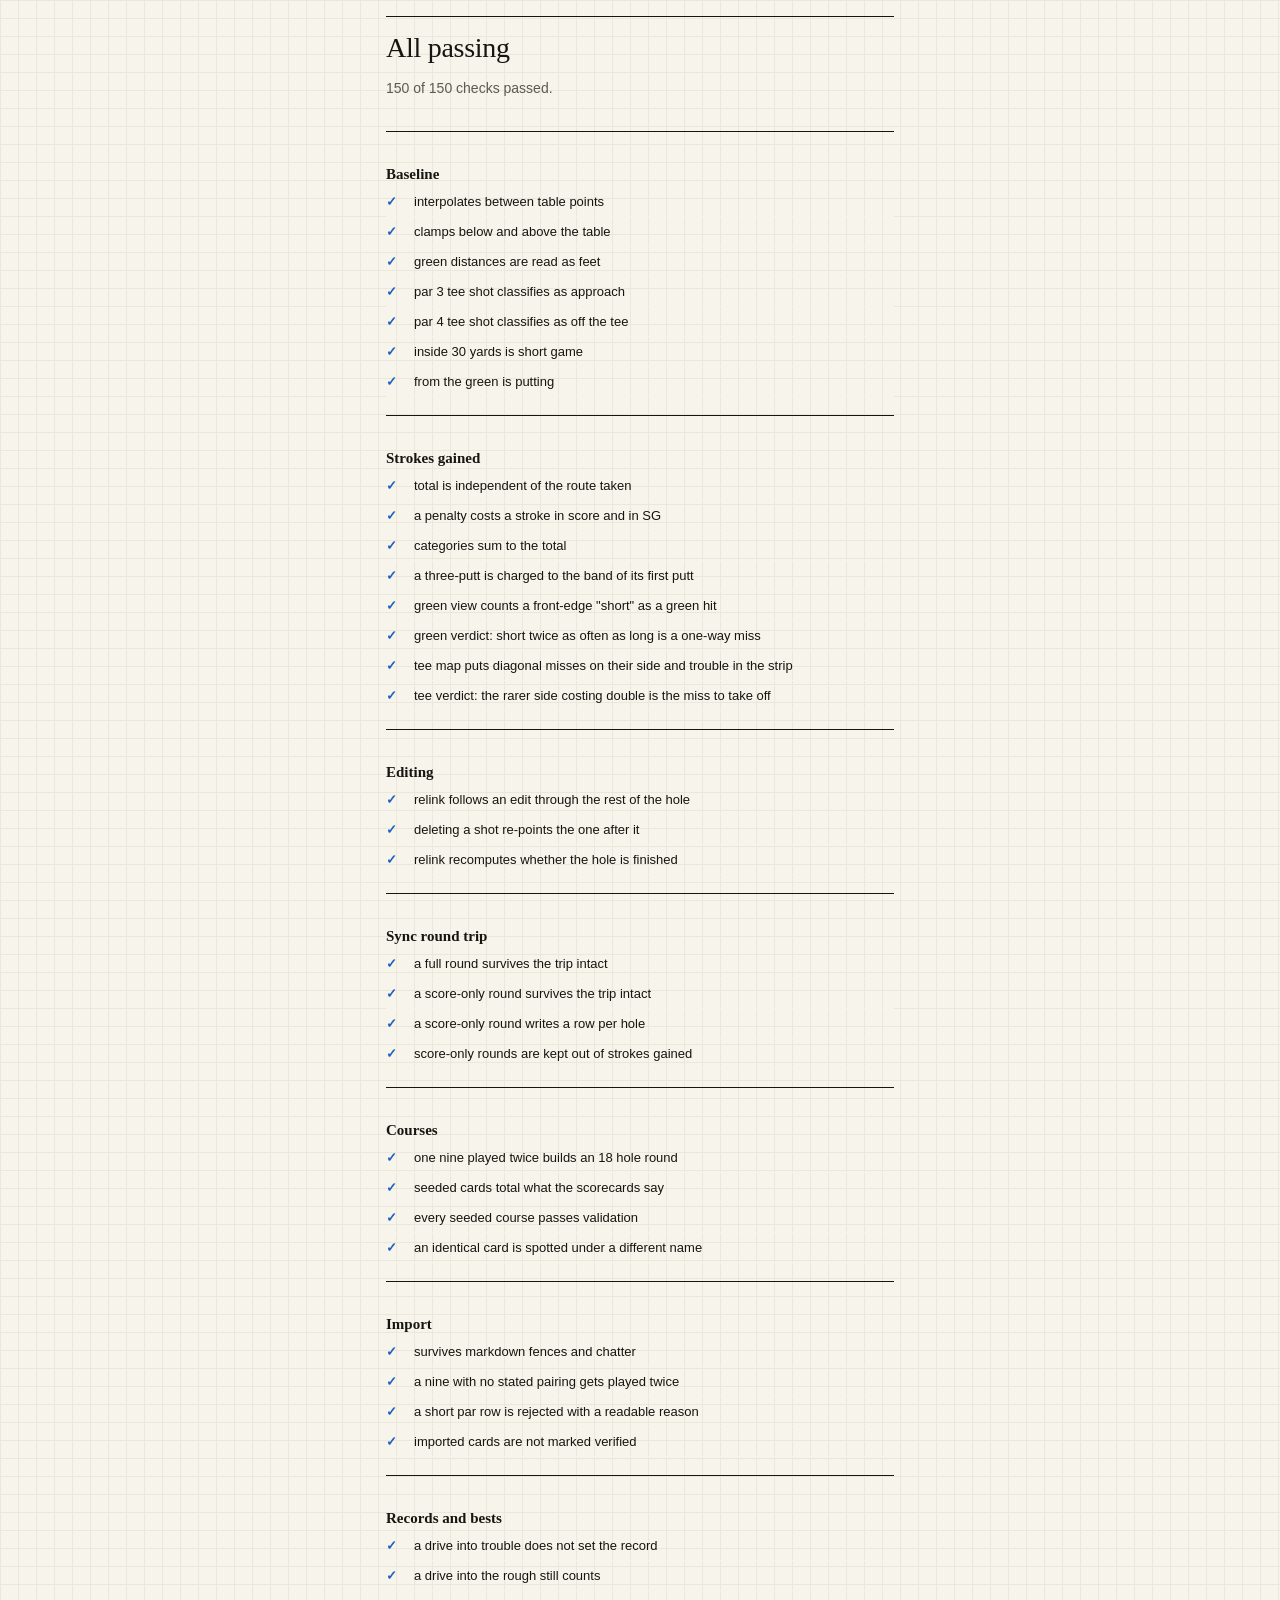
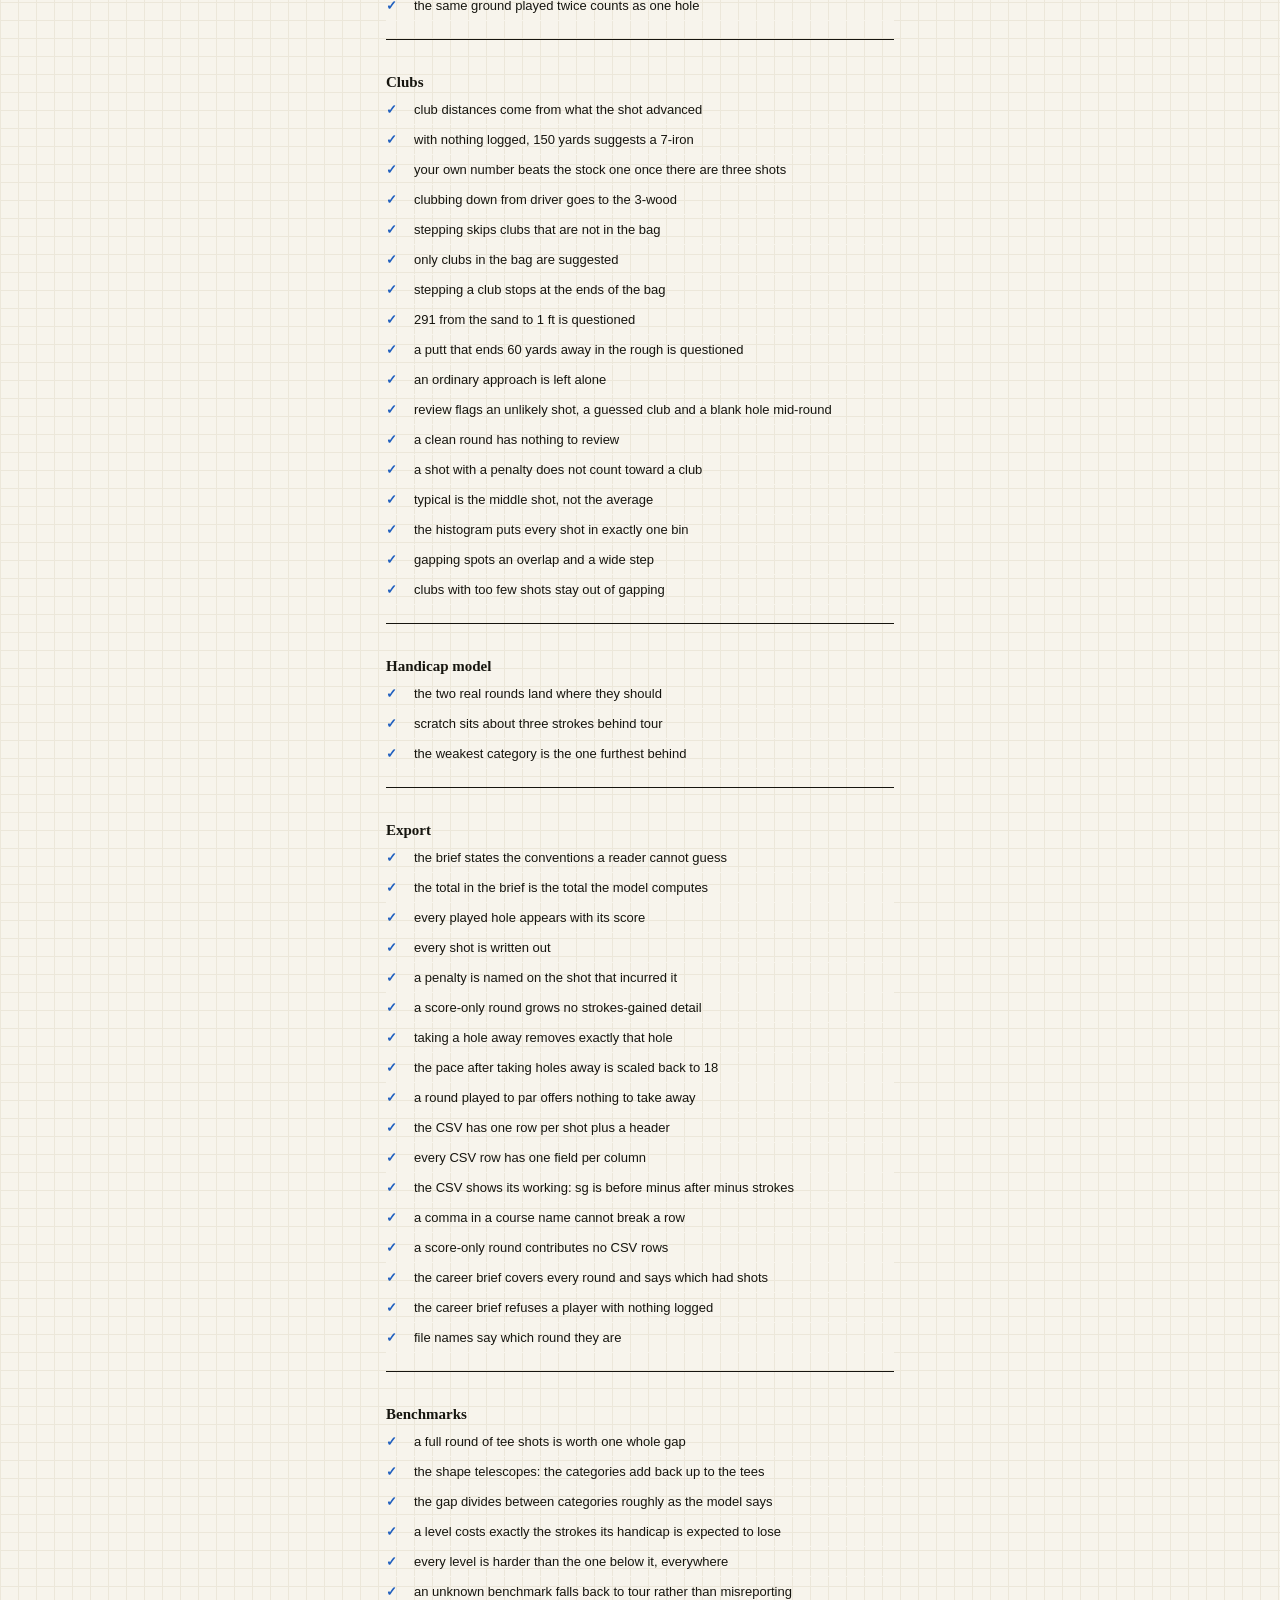
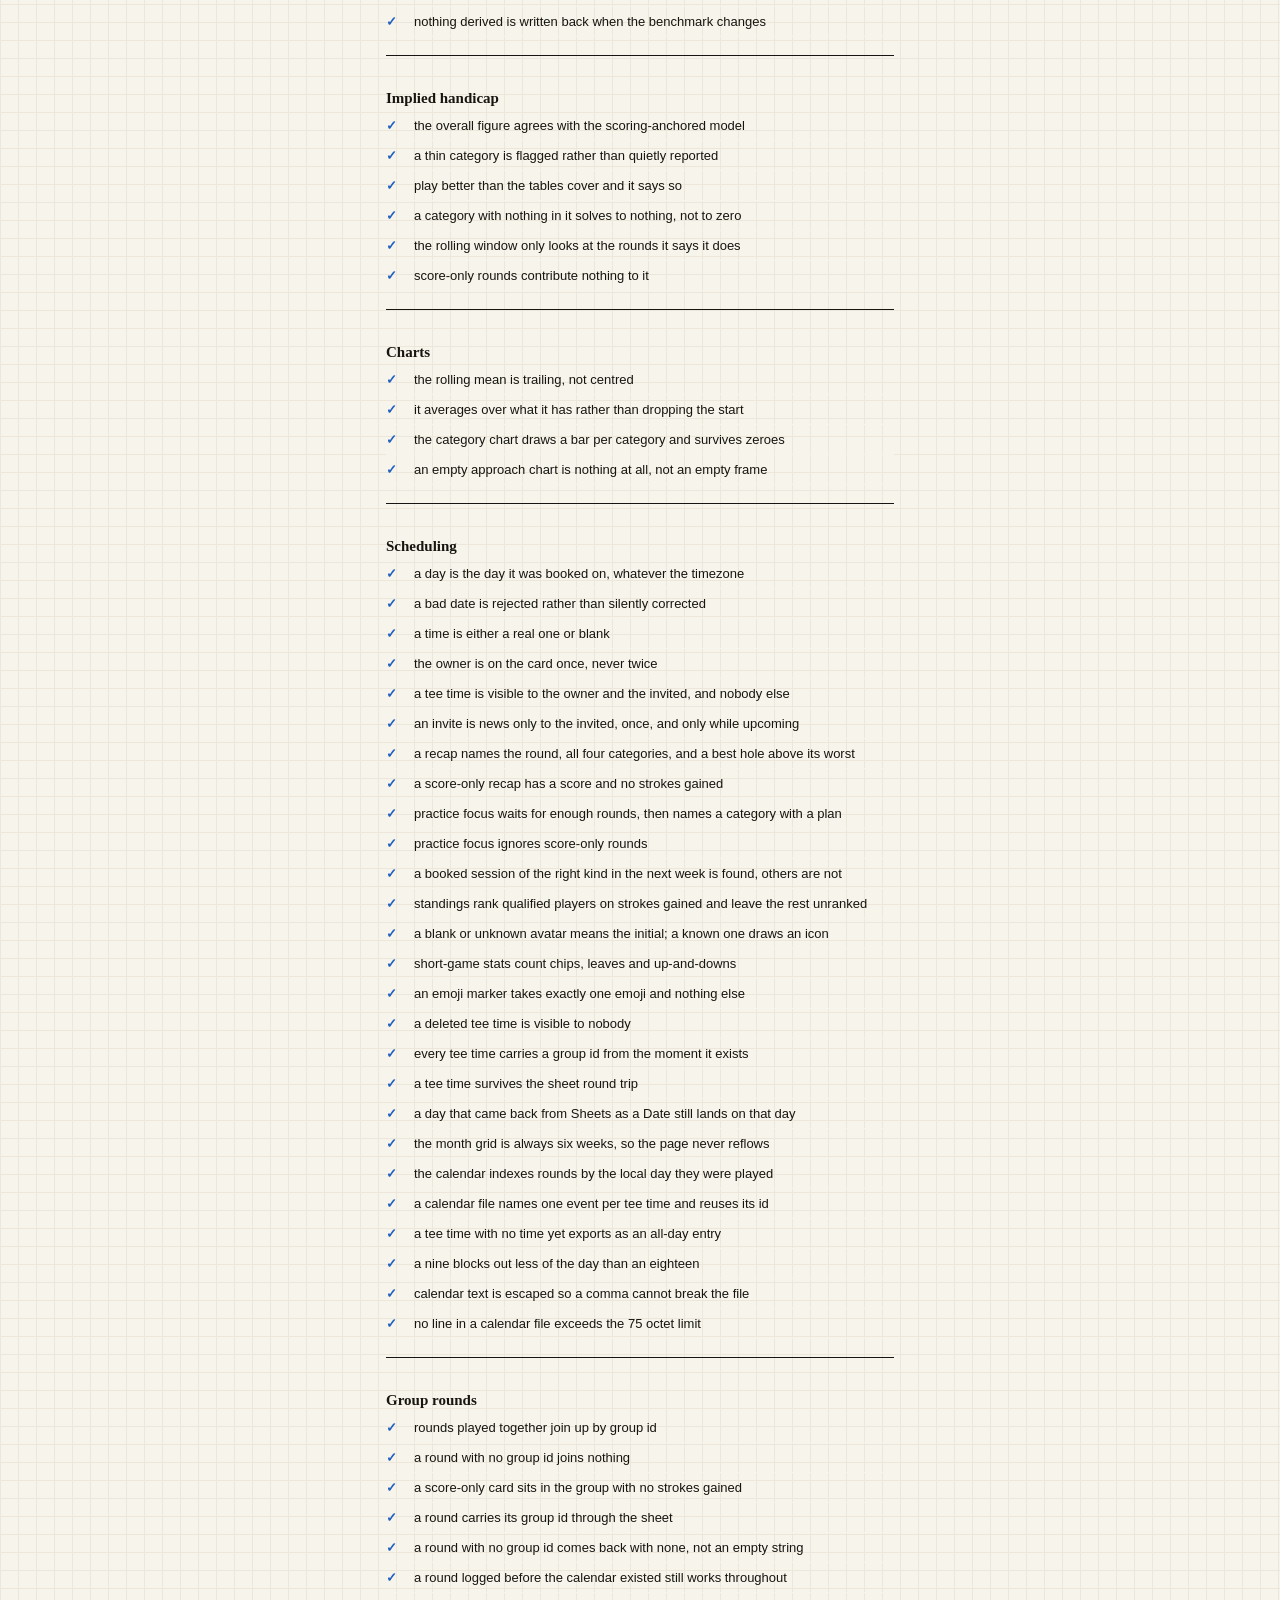
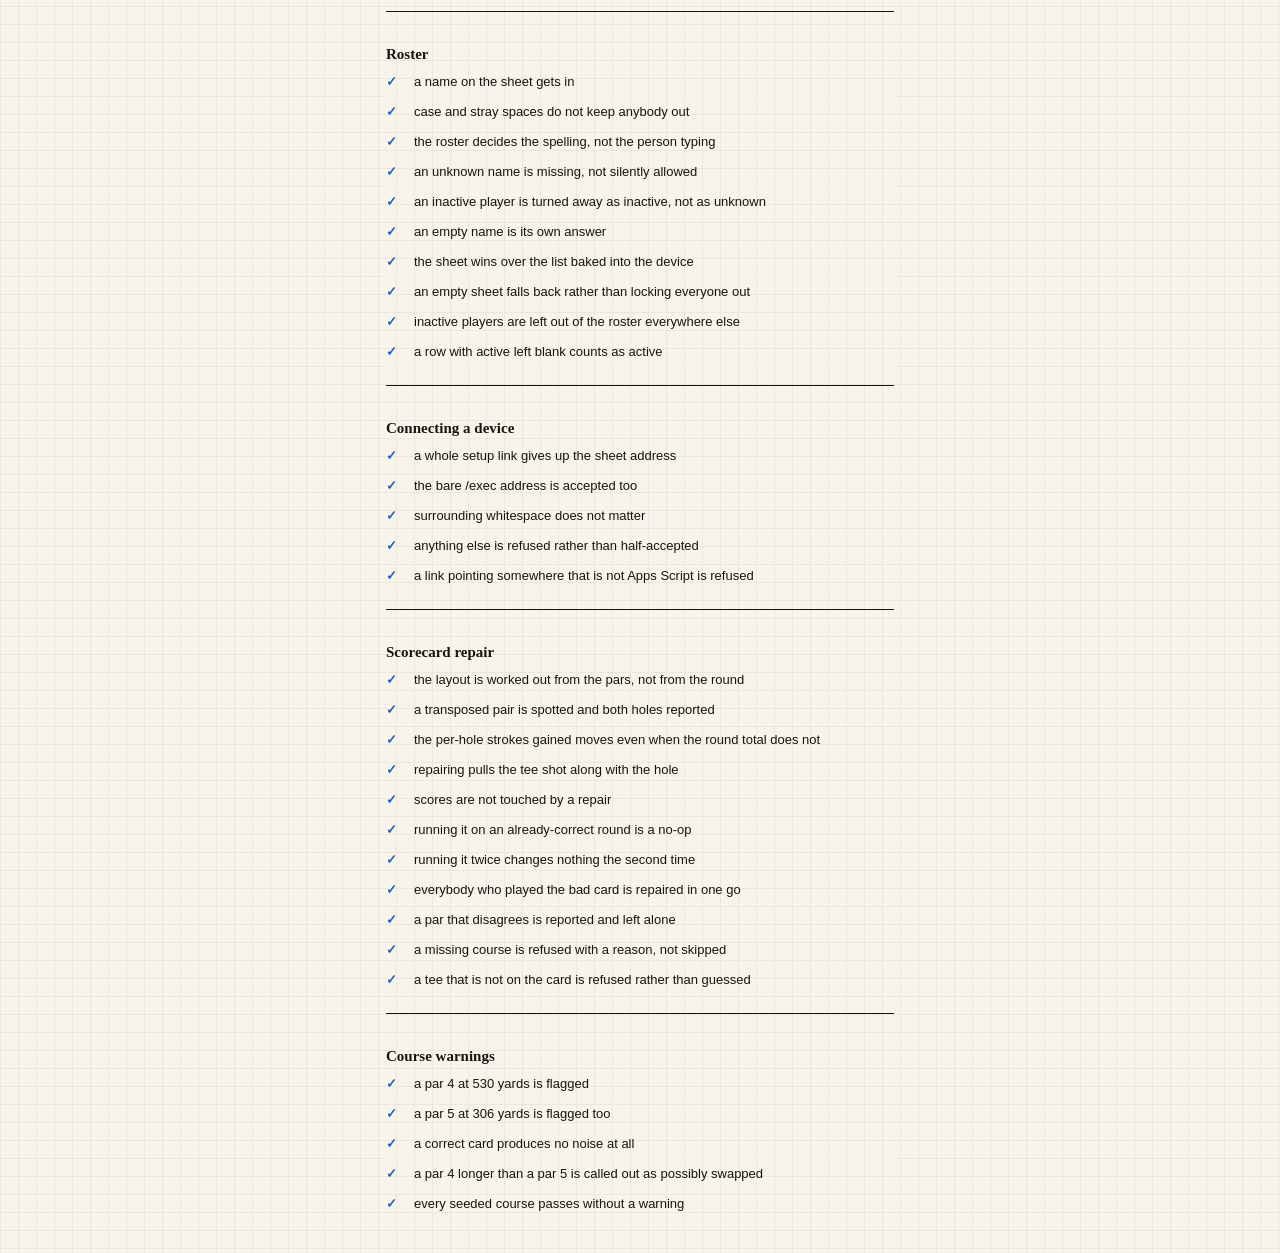
==== tests.html @ 5262f379 "Draw tee shots on a hole map, and lead the Tee and Approach tabs with their picture Co-Authored-By: " ====
<!DOCTYPE html>
<html lang="en">
<head>
<meta charset="UTF-8">
<meta name="viewport" content="width=device-width, initial-scale=1.0">
<title>Ledger — Tests</title>
<link rel="stylesheet" href="styles.css">
<style>
  body { padding: 16px; }
  .t { display: flex; gap: 10px; padding: 7px 0; border-bottom: 1px solid var(--cream); font-size: 13px; }
  .t .mark { width: 18px; flex-shrink: 0; font-weight: 700; }
  .t.pass .mark { color: var(--green-mid); }
  .t.fail .mark { color: var(--flag); }
  .t .why { color: var(--flag); font-family: "IBM Plex Mono", monospace; font-size: 12px; }
  .group { font-family: "Zilla Slab", serif; font-weight: 600; margin: 18px 0 4px; color: var(--green-deep); }
</style>
</head>
<body>
<div id="app"></div>

<script type="module">
/* ---------------------------------------------------------------
   tests.html — open this in a browser. No install, no build.

   These exist because three of the first four backend redeploys were
   fixing bugs a round-trip check would have caught in a second: a
   score-only round syncing to nowhere, deletions that did not delete,
   and rounds existing as live and archived at once. Each of those was
   verified by hand in a console at the time and then thrown away.
--------------------------------------------------------------- */

import * as B from './src/baseline.js';
import * as M from './src/model.js';
import * as S from './src/sync.js';
import * as C from './src/courses.js';
import * as I from './src/import.js';
import * as H from './src/handicap.js';
import * as E from './src/brief.js';
import * as SCH from './src/schedule.js';
import * as CH from './src/charts.js';
import * as RC from './src/recap.js';
import * as PR from './src/practice.js';
import * as STD from './src/standings.js';
import * as AV from './src/avatars.js';
// Only the PURE helpers are called from here. Importing the module is
// safe — it has no side effects at load — but nothing below may read
// or write localStorage, or opening this page would edit real data.
import * as ST from './src/storage.js';
import * as RP from './src/repair.js';
import { SEED_COURSES } from './src/seed.js';

const results = [];
let group = '';

function suite(name) { group = name; }

function check(name, fn) {
  try {
    const problem = fn();
    results.push({ group, name, ok: !problem, why: problem || '' });
  } catch (err) {
    results.push({ group, name, ok: false, why: err.message });
  }
}

const near = (a, b, tol = 0.005) => Math.abs(a - b) <= tol;
const eq = (a, b, what) => (a === b ? null : `${what}: got ${a}, expected ${b}`);

/* --- Helpers to build fixtures ---------------------------------- */

function shot(startLie, startDist, endLie, endDist, extra = {}) {
  return M.newShot({
    shotNum: 1, startLie, startDist,
    endLie: extra.holed ? null : endLie,
    endDist: extra.holed ? null : endDist,
    holed: !!extra.holed, penalty: extra.penalty || 0, miss: extra.miss || null,
    club: extra.club || null,
  });
}

function roundOf(holes, mode = 'full') {
  const r = M.newRound({
    player: 'Test', courseId: 'c', courseName: 'Test GC', teeName: 'Blue',
    layout: 'Front / Back', mode,
    holes: holes.map((h, i) => ({ hole: i + 1, par: h.par, yards: h.yards })),
  });
  holes.forEach((h, i) => {
    if (h.shots) { r.holes[i].shots = h.shots; M.relinkHole(r.holes[i]); }
    if (h.score != null) { r.holes[i].score = h.score; r.holes[i].done = true; }
  });
  return r;
}

/**
 * A four-hole fixture that touches every category — a drive, an
 * approach, a chip and putts — played at somewhere near a mid
 * handicap standard. Used wherever a test needs a round that is
 * plausible rather than one that proves a specific edge.
 */
function mediumRound() {
  return roundOf([
    { par: 4, yards: 395, shots: [
      shot('tee', 395, 'fairway', 155, { miss: 'target' }),
      shot('fairway', 155, 'green', 32, { miss: 'short', club: '7i' }),
      shot('green', 32, 'green', 3),
      shot('green', 3, null, null, { holed: true })] },
    { par: 4, yards: 380, shots: [
      shot('tee', 380, 'rough', 160, { miss: 'left' }),
      shot('rough', 160, 'rough', 16, { miss: 'short' }),
      shot('rough', 16, 'green', 9),
      shot('green', 9, 'green', 2),
      shot('green', 2, null, null, { holed: true })] },
    { par: 3, yards: 165, shots: [
      shot('tee', 165, 'green', 28, { miss: 'long' }),
      shot('green', 28, 'green', 4),
      shot('green', 4, null, null, { holed: true })] },
    { par: 5, yards: 510, shots: [
      shot('tee', 510, 'fairway', 265, { miss: 'target' }),
      shot('fairway', 265, 'fairway', 95, { club: '5W' }),
      shot('fairway', 95, 'green', 26, { miss: 'target', club: 'PW' }),
      shot('green', 26, 'green', 3),
      shot('green', 3, null, null, { holed: true })] },
  ]);
}

/* --- Baseline --------------------------------------------------- */

suite('Baseline');

check('interpolates between table points', () => {
  const v = B.expectedStrokes('fairway', 130);
  return v > 2.85 && v < 2.92 ? null : `got ${v}, expected between 2.85 and 2.92`;
});

check('clamps below and above the table', () => {
  const low = B.expectedStrokes('tee', 1);
  const high = B.expectedStrokes('tee', 9999);
  return low === 2.40 && high === 5.28 ? null : `got ${low} / ${high}`;
});

check('green distances are read as feet', () => {
  // 10ft should be far cheaper than 10 yards would be on any other lie.
  const putt = B.expectedStrokes('green', 10);
  return putt > 1.4 && putt < 1.55 ? null : `got ${putt}`;
});

check('par 3 tee shot classifies as approach', () => eq(
  B.classifyShot({ shotNum: 1, par: 3, startLie: 'tee', startDist: 165, startUnit: 'y' }),
  'app', 'category'));

check('par 4 tee shot classifies as off the tee', () => eq(
  B.classifyShot({ shotNum: 1, par: 4, startLie: 'tee', startDist: 400, startUnit: 'y' }),
  'ott', 'category'));

check('inside 30 yards is short game', () => eq(
  B.classifyShot({ shotNum: 3, par: 5, startLie: 'rough', startDist: 20, startUnit: 'y' }),
  'arg', 'category'));

check('from the green is putting', () => eq(
  B.classifyShot({ shotNum: 2, par: 3, startLie: 'green', startDist: 20, startUnit: 'ft' }),
  'putt', 'category'));

/* --- Strokes gained --------------------------------------------- */

suite('Strokes gained');

check('total is independent of the route taken', () => {
  // Two shots to the green from the same tee, holing from different
  // distances: the intermediate cancels, so the totals must match.
  const a = roundOf([{ par: 4, yards: 400, shots: [
    shot('tee', 400, 'green', 20), shot('green', 20, null, null, { holed: true }),
  ] }]);
  const b = roundOf([{ par: 4, yards: 400, shots: [
    shot('tee', 400, 'green', 5), shot('green', 5, null, null, { holed: true }),
  ] }]);
  const ta = M.roundTotals(a).total;
  const tb = M.roundTotals(b).total;
  return near(ta, tb) ? null : `got ${ta.toFixed(3)} vs ${tb.toFixed(3)}`;
});

check('a penalty costs a stroke in score and in SG', () => {
  const clean = roundOf([{ par: 4, yards: 400, shots: [
    shot('tee', 400, 'fairway', 150), shot('fairway', 150, null, null, { holed: true }),
  ] }]);
  const penal = roundOf([{ par: 4, yards: 400, shots: [
    shot('tee', 400, 'fairway', 150, { penalty: 1 }), shot('fairway', 150, null, null, { holed: true }),
  ] }]);
  const scoreGap = M.roundScore(penal) - M.roundScore(clean);
  const sgGap = M.roundTotals(clean).total - M.roundTotals(penal).total;
  if (scoreGap !== 1) return `score gap ${scoreGap}, expected 1`;
  return near(sgGap, 1) ? null : `sg gap ${sgGap.toFixed(3)}, expected 1`;
});

check('categories sum to the total', () => {
  const r = roundOf([{ par: 4, yards: 400, shots: [
    shot('tee', 400, 'rough', 160), shot('rough', 160, 'green', 24),
    shot('green', 24, 'green', 3), shot('green', 3, null, null, { holed: true }),
  ] }]);
  const t = M.roundTotals(r);
  const sum = B.CATEGORIES.reduce((s, c) => s + t[c], 0);
  return near(sum, t.total) ? null : `sum ${sum.toFixed(3)} vs total ${t.total.toFixed(3)}`;
});

check('a three-putt is charged to the band of its first putt', () => {
  // 40ft lag to 8ft, miss to 2ft, hole: the 8-footer must not land in 6–10.
  const r = roundOf([{ par: 4, yards: 400, shots: [
    shot('tee', 400, 'fairway', 150), shot('fairway', 150, 'green', 40),
    shot('green', 40, 'green', 8), shot('green', 8, 'green', 2),
    shot('green', 2, null, null, { holed: true }),
  ] }]);
  const buckets = M.puttingBuckets([r]);
  if (buckets.length !== 1) return `expected one band, got ${buckets.map((b) => b.label).join(', ')}`;
  const [b] = buckets;
  if (b.label !== '30ft+' || b.holes !== 1 || b.putts !== 3 || b.threePutts !== 1 || b.holed !== 0) {
    return `got ${JSON.stringify({ label: b.label, holes: b.holes, putts: b.putts, threePutts: b.threePutts, holed: b.holed })}`;
  }
  return near(b.sg, M.roundTotals(r).putt) ? null : `band ${b.sg.toFixed(3)} vs putting ${M.roundTotals(r).putt.toFixed(3)}`;
});

check('green view counts a front-edge "short" as a green hit', () => {
  const r = roundOf([
    { par: 4, yards: 400, shots: [shot('tee', 400, 'fairway', 150),
      shot('fairway', 150, 'green', 40, { miss: 'short' })] },
    { par: 4, yards: 400, shots: [shot('tee', 400, 'fairway', 150),
      shot('fairway', 150, 'rough', 20, { miss: 'short-left' })] },
    { par: 4, yards: 400, shots: [shot('tee', 400, 'fairway', 150),
      shot('fairway', 150, 'rough', 20)] },
  ]);
  const g = M.approachGreen([r]);
  if (g.total !== 3 || g.onGreen !== 1 || g.other !== 1) return JSON.stringify(g);
  if (g.shortCount !== 1 || g.leftCount !== 1) return JSON.stringify(g);
  return M.approachGreen([r], 'tour', { lo: 50, hi: 100 }).total === 0 ? null : 'band filter let a 150y shot through';
});

check('green verdict: short twice as often as long is a one-way miss', () => {
  const v = M.greenVerdict({ total: 20, onGreen: 8, shortCount: 8, longCount: 3, leftCount: 2, rightCount: 2, byDir: {} });
  if (v.headline !== 'A one-way miss.' || !v.body.includes('Take one more')) return v.headline + ' ' + v.body;
  const spread = M.greenVerdict({ total: 20, onGreen: 8, shortCount: 5, longCount: 4, leftCount: 1, rightCount: 5, byDir: {} });
  if (spread.headline !== 'A spread miss.') return spread.headline;
  return spread.line.endsWith('your line is leaking') ? null : spread.line;
});

check('tee map puts diagonal misses on their side and trouble in the strip', () => {
  const r = roundOf([
    { par: 4, yards: 400, shots: [shot('tee', 400, 'rough', 150, { miss: 'short-left' })] },
    { par: 4, yards: 400, shots: [shot('tee', 400, 'recovery', 150, { miss: 'right' })] },
    { par: 4, yards: 400, shots: [shot('tee', 400, 'fairway', 150)] },
    { par: 4, yards: 400, shots: [shot('tee', 400, 'rough', 150)] },
    { par: 3, yards: 160, shots: [shot('tee', 160, 'rough', 20, { miss: 'left' })] },
  ]);
  const t = M.teeSides([r]);
  if (t.zones.left.count !== 1 || !t.zones.left.shots[0].short) return 'short-left should be a short left miss';
  if (t.zones.right.count !== 1 || !t.zones.right.shots[0].trouble) return 'recovery should be trouble';
  if (t.zones.centre.count !== 1) return 'an unmarked fairway is on target';
  return t.unlogged === 1 && t.total === 3 ? null : `unlogged ${t.unlogged}, total ${t.total} (par 3 must be left out)`;
});

check('tee verdict: the rarer side costing double is the miss to take off', () => {
  const z = (count, sg) => ({ count, sg, shots: [] });
  const t = { total: 60, zones: { left: z(10, -8), centre: z(30, 3), right: z(20, -6) } };
  const v = M.teeSideVerdict(t, 'left');
  return v && v.includes('Left is the miss to take off the course') ? null : v;
});

/* --- Editing shots ---------------------------------------------- */

suite('Editing');

check('relink follows an edit through the rest of the hole', () => {
  const r = roundOf([{ par: 4, yards: 400, shots: [
    shot('tee', 400, 'fairway', 150), shot('fairway', 150, 'green', 20),
    shot('green', 20, null, null, { holed: true }),
  ] }]);
  const hole = r.holes[0];
  hole.shots[0].endDist = 120;      // corrected drive
  M.relinkHole(hole);
  return eq(hole.shots[1].startDist, 120, 'second shot start');
});

check('deleting a shot re-points the one after it', () => {
  const r = roundOf([{ par: 4, yards: 400, shots: [
    shot('tee', 400, 'fairway', 150), shot('fairway', 150, 'green', 20),
    shot('green', 20, null, null, { holed: true }),
  ] }]);
  const hole = r.holes[0];
  hole.shots.splice(1, 1);
  M.relinkHole(hole);
  if (hole.shots.length !== 2) return `${hole.shots.length} shots left`;
  return eq(hole.shots[1].startLie, 'fairway', 'putt now starts from');
});

check('relink recomputes whether the hole is finished', () => {
  const r = roundOf([{ par: 3, yards: 160, shots: [
    shot('tee', 160, 'green', 15), shot('green', 15, null, null, { holed: true }),
  ] }]);
  const hole = r.holes[0];
  hole.shots.pop();
  M.relinkHole(hole);
  return hole.done === false ? null : 'hole still marked done';
});

/* --- Sync round trip -------------------------------------------- */

suite('Sync round trip');

// The sheet returns everything as strings, and dates as Date objects.
const asSheet = (obj) => {
  const out = {};
  Object.keys(obj).forEach((k) => {
    const v = obj[k];
    out[k] = (k === 'date' || k === 'finished_at') && v ? new Date(v)
      : (v === '' ? '' : String(v));
  });
  return out;
};

const tripped = (round) => {
  const flat = S.flattenRound(round);
  return S.rebuildRound(asSheet(flat.summary), flat.shots.map(asSheet));
};

check('a full round survives the trip intact', () => {
  const r = roundOf([
    { par: 4, yards: 400, shots: [
      shot('tee', 400, 'rough', 150, { miss: 'right' }),
      shot('rough', 150, 'green', 22, { miss: 'short' }),
      shot('green', 22, 'green', 3), shot('green', 3, null, null, { holed: true }) ] },
    { par: 3, yards: 165, shots: [
      shot('tee', 165, 'sand', 18, { penalty: 1 }),
      shot('sand', 18, 'green', 9), shot('green', 9, null, null, { holed: true }) ] },
  ]);
  const back = tripped(r);
  if (M.roundScore(back) !== M.roundScore(r)) return 'score changed';
  if (M.roundPar(back) !== M.roundPar(r)) return 'par changed';
  if (!near(M.roundTotals(back).total, M.roundTotals(r).total)) return 'strokes gained changed';
  if (back.holes[0].shots[0].miss !== 'right') return 'miss direction lost';
  if (back.holes[1].shots[0].penalty !== 1) return 'penalty lost';
  if (back.holes[0].shots[2].startUnit !== 'ft') return 'feet/yards distinction lost';
  return null;
});

check('a score-only round survives the trip intact', () => {
  const r = roundOf([
    { par: 5, yards: 484, score: 6 },
    { par: 4, yards: 310, score: 4 },
    { par: 3, yards: 165, score: 5 },
  ], 'score');
  const back = tripped(r);
  if (back.mode !== 'score') return `mode came back as ${back.mode}`;
  if (M.roundScore(back) !== 15) return `score ${M.roundScore(back)}, expected 15`;
  if (M.roundPar(back) !== 12) return `par ${M.roundPar(back)}, expected 12`;
  const scores = back.holes.map((h) => h.score).join(',');
  return scores === '6,4,5' ? null : `hole scores ${scores}`;
});

check('a score-only round writes a row per hole', () => {
  // This is the bug that sent a round to nowhere: no shots meant no
  // rows, and the pull skips a round with no rows.
  const r = roundOf([
    { par: 4, yards: 400, score: 5 }, { par: 4, yards: 380, score: 4 },
  ], 'score');
  const flat = S.flattenRound(r);
  if (flat.shots.length !== 2) return `${flat.shots.length} rows, expected 2`;
  return eq(Number(flat.shots[0].shot_num), 0, 'shot_num for a score row');
});

check('score-only rounds are kept out of strokes gained', () => {
  const scoreOnly = roundOf([{ par: 4, yards: 400, score: 5 }], 'score');
  const full = roundOf([{ par: 4, yards: 400, shots: [
    shot('tee', 400, 'green', 20), shot('green', 20, null, null, { holed: true }) ] }]);
  const kept = M.sgRounds([scoreOnly, full]);
  if (kept.length !== 1) return `${kept.length} rounds kept, expected 1`;
  return M.isScoreOnly(kept[0]) ? 'kept the wrong one' : null;
});

/* --- Courses ---------------------------------------------------- */

suite('Courses');

check('one nine played twice builds an 18 hole round', () => {
  const gardner = JSON.parse(JSON.stringify(SEED_COURSES.find((c) => c.id === 'seed_gardner')));
  const full = C.playOptions(gardner).find((o) => o.holeCount === 18);
  const holes = C.buildRoundHoles(gardner, full, 'Blue');
  if (holes.length !== 18) return `${holes.length} holes`;
  if (holes[9].sourceHole !== 1) return `hole 10 came from ${holes[9].sourceHole}`;
  return eq(holes[9].yards, holes[0].yards, 'hole 10 yardage');
});

check('seeded cards total what the scorecards say', () => {
  const gardner = SEED_COURSES.find((c) => c.id === 'seed_gardner');
  const blue = C.nineYardage(gardner.nines[0], 'Blue');
  const sa = SEED_COURSES.find((c) => c.id === 'seed_standrews');
  const black = C.nineYardage(sa.nines[0], 'Black') + C.nineYardage(sa.nines[1], 'Black');
  if (blue !== 3156) return `Gardner blue ${blue}, expected 3156`;
  return black === 6362 ? null : `St Andrews black ${black}, expected 6362`;
});

check('every seeded course passes validation', () => {
  const problems = [];
  SEED_COURSES.forEach((course) => {
    course.teeNames.forEach((tee) => problems.push(...C.validateCourse(course, tee)));
  });
  return problems.length ? problems[0] : null;
});

check('an identical card is spotted under a different name', () => {
  const gardner = JSON.parse(JSON.stringify(SEED_COURSES.find((c) => c.id === 'seed_gardner')));
  const copy = JSON.parse(JSON.stringify(gardner));
  copy.id = 'other';
  copy.name = 'Gardner GC';
  const clash = C.findDuplicate(copy, [gardner]);
  if (!clash) return 'no duplicate reported';
  return eq(clash.kind, 'identical', 'clash kind');
});

/* --- Import ----------------------------------------------------- */

suite('Import');

check('survives markdown fences and chatter', () => {
  const text = "Here you go:\n```json\n" + JSON.stringify({
    name: 'Muni', tees: ['White'],
    nines: [{ name: 'Main', pars: [4, 4, 3, 5, 4, 4, 3, 4, 5],
      yards: { White: [300, 310, 150, 480, 350, 340, 140, 330, 470] } }],
  }) + "\n```";
  const course = I.parseCourseText(text);
  return eq(course.nines[0].holes[3].yards.White, 480, 'hole 4 yardage');
});

check('a nine with no stated pairing gets played twice', () => {
  const course = I.parseCourseText(JSON.stringify({
    name: 'Muni', tees: ['White'],
    nines: [{ name: 'Main', pars: [4, 4, 3, 5, 4, 4, 3, 4, 5],
      yards: { White: [300, 310, 150, 480, 350, 340, 140, 330, 470] } }],
  }));
  if (course.combos.length !== 1) return `${course.combos.length} pairings`;
  return eq(course.combos[0].nineIds[0], course.combos[0].nineIds[1], 'paired with itself');
});

check('a short par row is rejected with a readable reason', () => {
  try {
    I.parseCourseText(JSON.stringify({
      name: 'X', tees: ['Blue'],
      nines: [{ name: 'Front', pars: [4, 4, 3], yards: { Blue: [1, 2, 3, 4, 5, 6, 7, 8, 9] } }],
    }));
    return 'accepted a bad card';
  } catch (err) {
    return err.message.includes('9 numbers') ? null : `unhelpful message: ${err.message}`;
  }
});

check('imported cards are not marked verified', () => {
  const course = I.parseCourseText(JSON.stringify({
    name: 'Muni', tees: ['White'],
    nines: [{ name: 'Main', pars: [4, 4, 3, 5, 4, 4, 3, 4, 5],
      yards: { White: [300, 310, 150, 480, 350, 340, 140, 330, 470] } }],
  }));
  return course.verified === false ? null : 'imported card claimed to be verified';
});

/* --- Records ---------------------------------------------------- */

suite('Records and bests');

check('a drive into trouble does not set the record', () => {
  const r = roundOf([
    { par: 4, yards: 420, shots: [
      shot('tee', 420, 'recovery', 45, { penalty: 1 }),
      shot('recovery', 45, null, null, { holed: true }) ] },
    { par: 4, yards: 400, shots: [
      shot('tee', 400, 'fairway', 145),
      shot('fairway', 145, null, null, { holed: true }) ] },
  ]);
  const best = M.personalBests([r]);
  if (!best.longestDrive) return 'no drive recorded at all';
  return eq(best.longestDrive.yards, 255, 'longest drive');
});

check('a drive into the rough still counts', () => {
  const r = roundOf([{ par: 4, yards: 430, shots: [
    shot('tee', 430, 'rough', 155), shot('rough', 155, null, null, { holed: true }) ] }]);
  const best = M.personalBests([r]);
  return eq(best.longestDrive && best.longestDrive.yards, 275, 'longest drive');
});

check('the same ground played twice counts as one hole', () => {
  const gardner = JSON.parse(JSON.stringify(SEED_COURSES.find((c) => c.id === 'seed_gardner')));
  const full = C.playOptions(gardner).find((o) => o.holeCount === 18);
  const r = M.newRound({
    player: 'Test', courseId: gardner.id, courseName: gardner.name,
    teeName: 'Blue', layout: 'Full 18', holes: C.buildRoundHoles(gardner, full, 'Blue'),
  });
  r.holes.forEach((hole) => {
    hole.shots = [shot('tee', hole.yards, 'green', 20), shot('green', 20, null, null, { holed: true })];
    M.relinkHole(hole);
  });
  const records = M.holeRecords([r]);
  if (records.length !== 9) return `${records.length} distinct holes, expected 9`;
  return records.every((x) => x.plays === 2) ? null : 'plays not counted twice';
});

/* --- Handicap model --------------------------------------------- */

suite('Clubs');

check('club distances come from what the shot advanced', () => {
  const r = roundOf([{ par: 4, yards: 400, shots: [
    shot('tee', 400, 'fairway', 160),
    shot('fairway', 160, 'green', 30, { club: '7i' }),   // 160y - 10y = 150
    shot('green', 30, null, null, { holed: true }) ] }]);
  const clubs = M.clubDistances([r]);
  if (clubs.length !== 1) return `${clubs.length} clubs found`;
  return eq(Math.round(clubs[0].typical), 150, '7i distance');
});

check('with nothing logged, 150 yards suggests a 7-iron', () =>
  eq(M.suggestClub(150, []), '7i', 'suggested club'));

check('your own number beats the stock one once there are three shots', () => {
  const mine = [{ club: '8i', shots: 3, typical: 150 }, { club: '7i', shots: 3, typical: 162 }];
  return eq(M.suggestClub(150, mine), '8i', 'suggested club');
});

check('clubbing down from driver goes to the 3-wood', () =>
  eq(M.stepClub('Dr', 1), '3W', 'club down') || eq(M.stepClub('Dr', -1), 'Dr', 'past driver'));

check('stepping skips clubs that are not in the bag', () => {
  const bag = ['Dr', '3W', '2i', '4i', '5i'];
  return eq(M.stepClub('3W', 1, bag), '2i', 'down from 3W')
    || eq(M.stepClub('4i', -1, bag), '2i', 'up from 4i');
});

check('only clubs in the bag are suggested', () =>
  eq(M.suggestClub(195, [], ['Dr', '3W', '2H', '5i', '7i']), '2H', '195 without a 3H'));

check('stepping a club stops at the ends of the bag', () =>
  eq(M.stepClub('LW', 1), 'LW', 'past the lob wedge') || eq(M.stepClub('7i', -1), '6i', 'club up'));

check('291 from the sand to 1 ft is questioned', () =>
  M.implausibleShot({ lie: 'sand', dist: 291 }, { lie: 'green', dist: 1 }).length ? null : 'not flagged');

check('a putt that ends 60 yards away in the rough is questioned', () =>
  M.implausibleShot({ lie: 'green', dist: 1 }, { lie: 'rough', dist: 60 }).length ? null : 'not flagged');

check('an ordinary approach is left alone', () => {
  const doubts = M.implausibleShot({ lie: 'fairway', dist: 150 }, { lie: 'green', dist: 20 });
  return doubts.length ? doubts.join(' ') : null;
});

check('review flags an unlikely shot, a guessed club and a blank hole mid-round', () => {
  const r = roundOf([
    { par: 5, yards: 526, shots: [
      shot('tee', 526, 'sand', 291),
      shot('sand', 291, 'green', 1),
      shot('green', 1, null, null, { holed: true }) ] },
    { par: 4, yards: 400, shots: [] },
    { par: 4, yards: 400, shots: [
      shot('tee', 400, 'fairway', 150),
      M.newShot({ shotNum: 2, startLie: 'fairway', startDist: 150, endLie: 'green', endDist: 20, club: '7i', clubGuess: true }),
      shot('green', 20, null, null, { holed: true }) ] },
    { par: 4, yards: 400, shots: [] },
  ]);
  const items = M.roundReview(r);
  const on = (hole, re) => items.some((i) => i.hole === hole && re.test(i.text));
  if (!on(1, /Shot 2/)) return 'sand shot not flagged';
  if (!on(2, /No shots/)) return 'blank hole 2 not flagged';
  if (items.some((i) => i.hole === 4)) return 'trailing blank hole flagged';
  if (!items.some((i) => i.guesses)) return 'guessed club not flagged';
  return null;
});

check('a clean round has nothing to review', () => {
  const r = roundOf([{ par: 4, yards: 400, shots: [
    shot('tee', 400, 'fairway', 150),
    shot('fairway', 150, 'green', 20, { club: '7i' }),
    shot('green', 20, null, null, { holed: true }) ] }]);
  return M.roundReview(r).length ? JSON.stringify(M.roundReview(r)) : null;
});

check('a shot with a penalty does not count toward a club', () => {
  const r = roundOf([{ par: 4, yards: 400, shots: [
    shot('tee', 400, 'fairway', 160),
    shot('fairway', 160, 'green', 30, { club: '7i', penalty: 1 }),
    shot('green', 30, null, null, { holed: true }) ] }]);
  return M.clubDistances([r]).length === 0 ? null : 'penalty shot was counted';
});

check('typical is the middle shot, not the average', () => {
  const holes = [90, 150, 152, 154, 156].map((carry) => ({
    par: 4, yards: 400, shots: [
      shot('tee', 400, 'fairway', 200),
      shot('fairway', 200, 'green', (200 - carry) * 3, { club: '7i' }),
      shot('green', (200 - carry) * 3, null, null, { holed: true }) ],
  }));
  const clubs = M.clubDistances([roundOf(holes)]);
  const typical = clubs[0].typical;
  // The 90 yard duff must not drag the number below the cluster.
  return typical >= 150 ? null : `typical ${Math.round(typical)}, expected 150 or more`;
});

check('the histogram puts every shot in exactly one bin', () => {
  const h = M.distanceHistogram([141, 145, 149, 150, 151, 168], 5);
  const total = h.bins.reduce((s, b) => s + b.count, 0);
  return eq(total, 6, 'binned shots');
});

check('gapping spots an overlap and a wide step', () => {
  const clubs = [
    { club: '6i', typical: 170, shots: 5 },
    { club: '7i', typical: 168, shots: 5 },   // 2y — overlapping
    { club: '8i', typical: 140, shots: 5 },   // 28y — wide
  ];
  const { gaps } = M.clubGapping(clubs);
  if (gaps.length !== 2) return `${gaps.length} gaps`;
  if (gaps[0].verdict !== 'overlap') return `first gap read as ${gaps[0].verdict}`;
  return eq(gaps[1].verdict, 'wide', 'second gap');
});

check('clubs with too few shots stay out of gapping', () => {
  const clubs = [
    { club: '6i', typical: 170, shots: 5 },
    { club: '7i', typical: 158, shots: 1 },
    { club: '8i', typical: 146, shots: 4 },
  ];
  const { gaps } = M.clubGapping(clubs, { minShots: 3 });
  if (gaps.length !== 1) return `${gaps.length} gaps, expected 1`;
  return eq(gaps[0].shorter, '8i', 'gap skipped the thin club');
});

suite('Handicap model');

check('the two real rounds land where they should', () => {
  // A 77 came out at -6.6 and a 97 at -26.16 on the same course.
  const low = H.handicapForTotal(-6.6);
  const high = H.handicapForTotal(-26.16);
  if (Math.round(low) !== 4) return `77 mapped to ${low.toFixed(1)}, expected about 4`;
  return Math.round(high) === 27 ? null : `97 mapped to ${high.toFixed(1)}, expected about 27`;
});

check('scratch sits about three strokes behind tour', () => {
  const v = H.expectedSG(0).total;
  return near(v, -3.2, 0.05) ? null : `got ${v}`;
});

check('the weakest category is the one furthest behind', () => {
  const profile = H.handicapProfile({ ott: -1.0, app: -3.6, arg: -0.9, putt: -1.1, total: -6.6 });
  return eq(profile.weakest.category, 'app', 'weakest');
});

/* --- Export ------------------------------------------------------
   The brief is prose, so these check the things a chat would be
   misled by if they were wrong: that the conventions are stated, that
   the numbers in the text match the ones the model computes, and that
   a score-only round never grows strokes-gained detail it has no
   evidence for. */

suite('Export');

/* One bogey and one blow-up, so there is something to take away. */
function exportRound() {
  return roundOf([
    { par: 4, yards: 400, shots: [
      shot('tee', 400, 'fairway', 150, { miss: 'right' }),
      shot('fairway', 150, 'green', 20, { club: '8i', miss: 'short' }),
      shot('green', 20, 'green', 3),
      shot('green', 3, null, null, { holed: true }),
    ] },
    { par: 3, yards: 160, shots: [
      shot('tee', 160, 'green', 25, { club: '7i', miss: 'long-left' }),
      shot('green', 25, 'green', 4),
      shot('green', 4, null, null, { holed: true }),
    ] },
    { par: 4, yards: 380, shots: [
      shot('tee', 380, 'recovery', 200, { miss: 'left', penalty: 1 }),
      shot('recovery', 200, 'rough', 90),
      shot('rough', 90, 'green', 30, { club: 'PW', miss: 'short-right' }),
      shot('green', 30, 'green', 5),
      shot('green', 5, null, null, { holed: true }),
    ] },
    { par: 5, yards: 500, shots: [
      shot('tee', 500, 'fairway', 250, { miss: 'target' }),
      shot('fairway', 250, 'rough', 60, { miss: 'right' }),
      shot('rough', 60, 'green', 10, { club: 'SW', miss: 'target' }),
      shot('green', 10, null, null, { holed: true }),
    ] },
  ]);
}

check('the brief states the conventions a reader cannot guess', () => {
  const text = E.roundBrief(exportRound());
  const required = [
    'strokes gained',
    'feet',
    'par-3 tee shot counts as an approach',
    'Penalty strokes count toward both',
    'never affect strokes gained',
  ];
  const missing = required.filter((phrase) => !text.includes(phrase));
  return missing.length ? `missing from the preamble: ${missing.join(', ')}` : null;
});

check('the total in the brief is the total the model computes', () => {
  const round = exportRound();
  const text = E.roundBrief(round);
  const total = M.roundTotals(round).total;
  const printed = (total >= 0 ? '+' : '-') + Math.abs(Math.round(total * 100) / 100).toFixed(2);
  return text.includes(`**${printed}**`) ? null : `${printed} does not appear in the brief`;
});

check('every played hole appears with its score', () => {
  const round = exportRound();
  const text = E.roundBrief(round);
  const missing = M.playedHoles(round).filter((h) =>
    !text.includes(`### Hole ${h.hole} — par ${h.par}, ${h.yards}y — ${M.holeScore(h)} `));
  return missing.length ? `no detail heading for hole ${missing[0].hole}` : null;
});

check('every shot is written out', () => {
  const round = exportRound();
  const text = E.roundBrief(round);
  const shots = round.holes.reduce((n, h) => n + h.shots.length, 0);
  // Each shot line starts "N. " at the beginning of a line.
  const written = text.split('\n').filter((line) => /^\d+\. (Tee|Fairway|Rough|Sand|Trouble|Green) /.test(line)).length;
  return eq(written, shots, 'shot lines');
});

check('a penalty is named on the shot that incurred it', () => {
  const text = E.roundBrief(exportRound());
  return text.includes('+1 penalty') ? null : 'the penalty stroke is invisible in the shot list';
});

check('a score-only round grows no strokes-gained detail', () => {
  const round = roundOf([
    { par: 4, yards: 400, score: 6 },
    { par: 3, yards: 160, score: 3 },
    { par: 4, yards: 380, score: 5 },
    { par: 5, yards: 500, score: 6 },
  ], 'score');
  const text = E.roundBrief(round);
  if (text.includes('## Strokes gained')) return 'it invented a strokes gained section';
  if (!text.includes('Score only')) return 'it does not say the round is score only';
  return text.includes('| 6 |') ? null : 'the scores are missing';
});

check('taking a hole away removes exactly that hole', () => {
  const round = exportRound();
  const what = E.withoutWorstHoles(round, 1);
  const worst = M.playedHoles(round).reduce((a, b) =>
    (M.holeScore(a) - a.par >= M.holeScore(b) - b.par ? a : b));
  if (what.dropped.length !== 1) return `dropped ${what.dropped.length} holes`;
  if (what.dropped[0].hole !== worst.hole) return `dropped hole ${what.dropped[0].hole}, expected ${worst.hole}`;
  return eq(what.score, M.roundScore(round) - M.holeScore(worst), 'strokes left');
});

check('the pace after taking holes away is scaled back to 18', () => {
  const round = exportRound();
  const what = E.withoutWorstHoles(round, 1);
  const expected = what.toPar * (18 / what.holes);
  return near(what.toParPer18, expected, 0.001) ? null : `got ${what.toParPer18}, expected ${expected}`;
});

check('a round played to par offers nothing to take away', () => {
  const round = roundOf([
    { par: 3, yards: 160, shots: [
      shot('tee', 160, 'green', 20, {}),
      shot('green', 20, 'green', 3),
      shot('green', 3, null, null, { holed: true }),
    ] },
    { par: 3, yards: 150, shots: [
      shot('tee', 150, 'green', 18, {}),
      shot('green', 18, 'green', 2),
      shot('green', 2, null, null, { holed: true }),
    ] },
    { par: 3, yards: 170, shots: [
      shot('tee', 170, 'green', 22, {}),
      shot('green', 22, 'green', 3),
      shot('green', 3, null, null, { holed: true }),
    ] },
    { par: 3, yards: 140, shots: [
      shot('tee', 140, 'green', 15, {}),
      shot('green', 15, 'green', 2),
      shot('green', 2, null, null, { holed: true }),
    ] },
  ]);
  return E.roundBrief(round).includes('Take away the worst holes')
    ? 'it offered to remove holes that were played to par' : null;
});

check('the CSV has one row per shot plus a header', () => {
  const round = exportRound();
  const lines = E.shotsCsv([round]).trim().split('\n');
  const shots = round.holes.reduce((n, h) => n + h.shots.length, 0);
  if (lines[0] !== E.CSV_COLUMNS.join(',')) return 'header does not match the declared columns';
  return eq(lines.length - 1, shots, 'data rows');
});

check('every CSV row has one field per column', () => {
  const rows = E.shotRows([exportRound()]);
  const wrong = rows.find((r) => Object.keys(r).length !== E.CSV_COLUMNS.length);
  return wrong ? `a row has ${Object.keys(wrong).length} fields, expected ${E.CSV_COLUMNS.length}` : null;
});

check('the CSV shows its working: sg is before minus after minus strokes', () => {
  const rows = E.shotRows([exportRound()]);
  const wrong = rows.find((r) =>
    !near(r.sg, r.expected_before - r.expected_after - r.strokes, 0.002));
  return wrong ? `shot ${wrong.shot} on hole ${wrong.hole} does not add up` : null;
});

check('a comma in a course name cannot break a row', () => {
  const round = exportRound();
  round.courseName = 'St Andrews, Old Course';
  const line = E.shotsCsv([round]).split('\n')[1];
  if (!line.includes('"St Andrews, Old Course"')) return 'the name was not quoted';
  return eq(line.split(',').length - 1 - 1, E.CSV_COLUMNS.length - 1, 'commas outside the quoted field');
});

check('a score-only round contributes no CSV rows', () => {
  const round = roundOf([{ par: 4, yards: 400, score: 5 }], 'score');
  return eq(E.shotRows([round]).length, 0, 'rows');
});

check('the career brief covers every round and says which had shots', () => {
  const withShots = exportRound();
  withShots.player = 'Casey';
  const scoreOnly = roundOf([{ par: 4, yards: 400, score: 6 }], 'score');
  scoreOnly.player = 'Casey';
  scoreOnly.date = new Date(Date.now() - 86400000).toISOString();

  const text = E.careerBrief('Casey', [withShots, scoreOnly]);
  if (!text.includes('2 rounds')) return 'the round count is wrong';
  if (!text.includes('score only')) return 'it does not flag the score-only round';
  return text.includes('## Where the game stands') ? null : 'no strokes gained summary';
});

check('the career brief refuses a player with nothing logged', () => {
  try {
    E.careerBrief('Nobody', [exportRound()]);
    return 'it produced a brief from no rounds';
  } catch (err) {
    return null;
  }
});

check('file names say which round they are', () => {
  const round = exportRound();
  round.date = '2026-08-12T15:00:00.000Z';
  round.courseName = 'Gardner Municipal';
  round.player = 'Chris';
  return eq(E.roundFilename(round, 'md'),
    'ledger-2026-08-12-gardner-municipal-chris.md', 'file name');
});

/* --- Benchmarks -------------------------------------------------
   The family of handicap-level baselines is CONSTRUCTED, not
   measured, so these are the checks that keep the construction
   honest. If someone touches the shape constants in baseline.js,
   this is the group that says whether they got away with it.
------------------------------------------------------------------ */

suite('Benchmarks');

/* The positions a plain par 72 passes through: four par 3s, ten par
   4s, four par 5s, played to roughly a mid-handicap standard. Written
   as raw geometry rather than a round, because the shape depends only
   on where the ball was and nothing else. */
function canonicalPositions() {
  const ott = [];
  for (let i = 0; i < 10; i++) ott.push(['tee', 385, i < 6 ? 'fairway' : 'rough', 155]);
  for (let i = 0; i < 4; i++) ott.push(['tee', 515, i < 2 ? 'fairway' : 'rough', 265]);

  const app = [];
  for (let i = 0; i < 4; i++) app.push(['tee', 165, i < 2 ? 'green' : 'rough', i < 2 ? 30 : 18]);
  for (let i = 0; i < 10; i++) app.push([i < 6 ? 'fairway' : 'rough', 155, i < 6 ? 'green' : 'rough', i < 6 ? 34 : 16]);
  for (let i = 0; i < 4; i++) app.push([i < 2 ? 'fairway' : 'rough', 265, 'fairway', 95]);
  for (let i = 0; i < 4; i++) app.push(['fairway', 95, i < 3 ? 'green' : 'rough', i < 3 ? 26 : 14]);

  const arg = [];
  for (let i = 0; i < 7; i++) arg.push([i < 5 ? 'rough' : 'sand', i < 5 ? 16 : 12, 'green', 9]);

  const putt = [];
  [30, 34, 26, 30, 34, 26, 28, 32, 24, 22, 9, 9, 9, 9, 9, 9, 9, 14]
    .forEach((d) => putt.push(['green', d, 'green', 3]));
  for (let i = 0; i < 14; i++) putt.push(['green', 3, null, null]);

  return { ott, app, arg, putt };
}

/* Shape delta over a set of shots: what the baseline moves by when
   the level changes. Zero at the finish when the ball was holed. */
const phiOf = (shots) => shots.reduce(
  (sum, [sl, sd, el, ed]) => sum + B.gapShape(sl, sd) - (el ? B.gapShape(el, ed) : 0), 0
);

check('a full round of tee shots is worth one whole gap', () => {
  // THE calibration constant. Everything else is a share of this.
  const tees = [385, 385, 385, 385, 385, 385, 385, 385, 385, 385,
    515, 515, 515, 515, 165, 165, 165, 165];
  const sum = tees.reduce((s, d) => s + B.gapShape('tee', d), 0);
  return near(sum, 1, 0.06) ? null : `tee row sums to ${sum.toFixed(3)}, expected about 1`;
});

check('the shape telescopes: the categories add back up to the tees', () => {
  // Every shot's finish is the next one's start, so the middle terms
  // cancel and only the tee is left. This is what makes total strokes
  // gained against level h equal "what an h would take, minus yours".
  const p = canonicalPositions();
  const total = phiOf(p.ott) + phiOf(p.app) + phiOf(p.arg) + phiOf(p.putt);
  const tees = [385, 385, 385, 385, 385, 385, 385, 385, 385, 385,
    515, 515, 515, 515, 165, 165, 165, 165]
    .reduce((s, d) => s + B.gapShape('tee', d), 0);
  return near(total, tees, 0.02) ? null
    : `categories sum to ${total.toFixed(3)}, tees to ${tees.toFixed(3)}`;
});

check('the gap divides between categories roughly as the model says', () => {
  const p = canonicalPositions();
  const phi = { ott: phiOf(p.ott), app: phiOf(p.app), arg: phiOf(p.arg), putt: phiOf(p.putt) };
  const total = phi.ott + phi.app + phi.arg + phi.putt;
  // The same shares handicap.js splits the gap by. Within a few points
  // is the most that can be asked of a shape built this way — but a
  // long way outside means the constants have drifted.
  const want = { ott: 0.24, app: 0.43, arg: 0.16, putt: 0.17 };
  const off = Object.keys(want)
    .map((c) => ({ c, got: phi[c] / total, want: want[c] }))
    .filter((r) => Math.abs(r.got - r.want) > 0.05);
  return off.length ? off.map((r) => `${r.c} ${r.got.toFixed(2)} vs ${r.want}`).join(', ') : null;
});

check('a level costs exactly the strokes its handicap is expected to lose', () => {
  const r = mediumRound();
  const problems = [];
  [0, 5, 10, 15, 20].forEach((h) => {
    const key = h === 0 ? 'scratch' : 'hcp' + h;
    const shift = M.roundTotals(r, key).total - M.roundTotals(r, 'tour').total;
    // Scaled by how much of a full round this fixture is, since the
    // gap is defined per eighteen holes.
    const scale = M.playedHoles(r).length / 18;
    const want = B.gapForHandicap(h) * scale;
    if (Math.abs(shift - want) > Math.max(0.25, want * 0.15)) {
      problems.push(`${key}: moved ${shift.toFixed(2)}, expected about ${want.toFixed(2)}`);
    }
  });
  return problems.length ? problems.join('; ') : null;
});

check('every level is harder than the one below it, everywhere', () => {
  const spots = [['tee', 400], ['tee', 150], ['fairway', 150], ['fairway', 20],
    ['rough', 90], ['sand', 40], ['recovery', 120], ['green', 30], ['green', 3]];
  for (const [lie, dist] of spots) {
    let previous = -Infinity;
    for (const h of ['tour', 'scratch', 'hcp5', 'hcp10', 'hcp15', 'hcp20']) {
      const value = B.expectedStrokes(lie, dist, h);
      if (value < previous) return `${lie} ${dist} goes backwards at ${h}`;
      previous = value;
    }
  }
  return null;
});

check('an unknown benchmark falls back to tour rather than misreporting', () => {
  const stale = B.expectedStrokes('fairway', 150, 'hcp99_removed_later');
  return near(stale, B.expectedStrokes('fairway', 150, 'tour'))
    ? null : `got ${stale}`;
});

check('nothing derived is written back when the benchmark changes', () => {
  // The whole benchmark design rests on this: raw shots are the
  // record, and a benchmark is only how they are read.
  const r = mediumRound();
  const before = JSON.stringify(r);
  M.roundTotals(r, 'hcp20');
  M.approachBuckets([r], 'hcp15');
  M.trendSeries([r], 'hcp10');
  return JSON.stringify(r) === before ? null : 'computing strokes gained mutated the round';
});

/* --- Implied handicap --------------------------------------------- */

suite('Implied handicap');

check('the overall figure agrees with the scoring-anchored model', () => {
  // The category split is new; the total must not drift from what the
  // app already said, or two screens would disagree about one golfer.
  const r = mediumRound();
  const holes = M.playedHoles(r).length;
  const per18 = (M.roundTotals(r, 'tour').total / holes) * 18;
  const solved = H.impliedHandicaps([r]).overall.handicap;
  const anchored = H.handicapForTotal(per18);
  return Math.abs(solved - anchored) < 1.5
    ? null : `solved ${solved.toFixed(1)}, anchored ${anchored.toFixed(1)}`;
});

check('a thin category is flagged rather than quietly reported', () => {
  const result = H.impliedHandicaps([mediumRound()]);
  const arg = result.rows.find((row) => row.category === 'arg');
  if (!arg) return 'no short game row';
  if (arg.shots >= H.MIN_CATEGORY_SHOTS) return 'fixture got too big to test thinness';
  return arg.thin ? null : 'a two-shot sample was not marked thin';
});

check('play better than the tables cover and it says so', () => {
  // Holing out from everywhere is better than scratch by a distance.
  // Reporting "scratch" would understate it and extrapolating would
  // invent precision the family does not have.
  const r = roundOf([
    { par: 4, yards: 380, shots: [shot('tee', 380, null, null, { holed: true })] },
    { par: 4, yards: 400, shots: [shot('tee', 400, null, null, { holed: true })] },
  ]);
  const row = H.impliedHandicaps([r]).rows.find((x) => x.category === 'ott');
  if (!row.belowRange) return 'a hole-in-one round did not read as below the range';
  return H.fmtImplied(row) === 'better than scratch' ? null : H.fmtImplied(row);
});

check('a category with nothing in it solves to nothing, not to zero', () => {
  const r = roundOf([
    { par: 3, yards: 150, shots: [
      shot('tee', 150, 'green', 12), shot('green', 12, null, null, { holed: true })] },
  ]);
  const ott = H.impliedHandicaps([r]).rows.find((x) => x.category === 'ott');
  return ott.handicap === null ? null : `got ${ott.handicap}, expected null`;
});

check('the rolling window only looks at the rounds it says it does', () => {
  const rounds = [];
  for (let i = 0; i < 8; i++) {
    const r = mediumRound();
    r.id = 'r' + i;
    r.date = new Date(2026, 0, 1 + i).toISOString();
    rounds.push(r);
  }
  const result = H.rollingImplied(rounds, { window: 3 });
  return eq(result.rounds, 3, 'rounds in window');
});

check('score-only rounds contribute nothing to it', () => {
  const scoreOnly = roundOf([{ par: 4, yards: 400, score: 6 }], 'score');
  const withShots = mediumRound();
  const a = H.impliedHandicaps([withShots]);
  const b = H.impliedHandicaps([withShots, scoreOnly]);
  return eq(b.shots, a.shots, 'shot count');
});

/* --- Charts -------------------------------------------------------- */

suite('Charts');

check('the rolling mean is trailing, not centred', () => {
  // A centred window would let a round played later move the point
  // drawn for a round played earlier, which is not what a form line
  // is for.
  const mean = CH.rollingMean([0, 0, 0, 12], 4);
  return near(mean[0], 0, 0.001) && near(mean[3], 3, 0.001)
    ? null : `got ${mean.join(', ')}`;
});

check('it averages over what it has rather than dropping the start', () => {
  const mean = CH.rollingMean([4, 8], 5);
  return near(mean[0], 4) && near(mean[1], 6) ? null : `got ${mean.join(', ')}`;
});

check('the category chart draws a bar per category and survives zeroes', () => {
  const svg = CH.sgByCategoryChart({ ott: 0, app: 0, arg: 0, putt: 0, total: 0 });
  if (!/<svg/.test(svg)) return 'no svg';
  if (svg.includes('NaN')) return 'NaN reached the markup';
  const labels = B.CATEGORIES.filter((c) => svg.includes(B.CATEGORY_SHORT[c]));
  return eq(labels.length, 4, 'categories drawn');
});

check('an empty approach chart is nothing at all, not an empty frame', () => {
  return eq(CH.approachByDistanceChart([]), '', 'markup');
});

/* --- Scheduling ---------------------------------------------------- */

suite('Scheduling');

check('a day is the day it was booked on, whatever the timezone', () => {
  // new Date('2026-03-14') parses as UTC and lands on the 13th for
  // anyone west of Greenwich. This is the bug that would put a
  // Saturday tee time on Friday night.
  const back = SCH.dateKey(SCH.parseDateKey('2026-03-14'));
  return eq(back, '2026-03-14', 'round trip');
});

check('a bad date is rejected rather than silently corrected', () => {
  const bad = ['2026-02-30', '2026-13-01', 'tomorrow', '', '2026-3-14'];
  const wrong = bad.filter((k) => SCH.isValidDateKey(k));
  return wrong.length ? `accepted ${wrong.join(', ')}` : null;
});

check('a time is either a real one or blank', () => {
  if (!SCH.isValidTime('')) return 'blank should be allowed — it means TBD';
  if (!SCH.isValidTime('07:15')) return 'rejected a valid time';
  if (SCH.isValidTime('25:00') || SCH.isValidTime('7:5')) return 'accepted a bad time';
  return null;
});

check('the owner is on the card once, never twice', () => {
  const tt = SCH.newTeeTime({
    owner: 'Chris', invitees: ['Kaden', 'chris', 'Kaden', ' Manny '], date: '2026-05-01',
  });
  return eq(SCH.playersOf(tt).join(','), 'Chris,Kaden,Manny', 'players');
});

check('a tee time is visible to the owner and the invited, and nobody else', () => {
  const tt = SCH.newTeeTime({ owner: 'Chris', invitees: ['Kaden'], date: '2026-05-01' });
  if (!SCH.visibleTo(tt, 'Chris')) return 'owner cannot see it';
  if (!SCH.visibleTo(tt, 'kaden')) return 'invitee cannot see it (case)';
  if (SCH.visibleTo(tt, 'Manny')) return 'a stranger can see it';
  return null;
});

check('an invite is news only to the invited, once, and only while upcoming', () => {
  const tt = SCH.newTeeTime({ owner: 'Chris', invitees: ['Manny'], date: '2026-10-01' });
  if (SCH.newInvites([tt], 'manny', [], '2026-09-26').length !== 1) return 'invitee not told';
  if (SCH.newInvites([tt], 'Chris', [], '2026-09-26').length) return 'owner told about own booking';
  if (SCH.newInvites([tt], 'Manny', [tt.id], '2026-09-26').length) return 'seen invite shown again';
  if (SCH.newInvites([tt], 'Manny', [], '2026-10-02').length) return 'past invite shown';
  if (SCH.newInvites([{ ...tt, status: 'cancelled' }], 'Manny', [], '2026-09-26').length) return 'cancelled invite shown';
  return null;
});

check('a recap names the round, all four categories, and a best hole above its worst', () => {
  const d = RC.recapData(mediumRound());
  if (d.course !== 'Test GC' || d.player !== 'Test') return 'wrong round';
  if (d.categories.length !== 4) return `${d.categories.length} categories`;
  const sum = d.categories.reduce((s, c) => s + c.sg, 0);
  if (Math.abs(sum - d.total) > 1e-9) return 'categories do not add up to the total';
  if (!d.best || !d.worst || d.best.sg < d.worst.sg) return 'best and worst the wrong way round';
  return null;
});

check('a score-only recap has a score and no strokes gained', () => {
  const d = RC.recapData(roundOf([{ par: 4, score: 5 }, { par: 3, score: 3 }], 'score'));
  if (d.score !== 8 || d.toPar !== 1) return `score ${d.score} (${d.toPar})`;
  if (d.total !== null || d.categories.length) return 'strokes gained on a score-only round';
  if (d.best.hole !== 2 || d.worst.hole !== 1) return 'best/worst wrong by score';
  return null;
});

check('practice focus waits for enough rounds, then names a category with a plan', () => {
  if (PR.practiceFocus([mediumRound(), mediumRound()])) return 'spoke up after two rounds';
  const f = PR.practiceFocus([mediumRound(), mediumRound(), mediumRound()], { minRounds: 3 });
  if (f === null) return null; // a balanced fixture may have no weakness worth a session
  if (!PR.FOCUS_PLANS[f.category]) return `unknown category ${f.category}`;
  if (!(f.strokesPer18 >= 0.5)) return `upside ${f.strokesPer18}`;
  return null;
});

check('practice focus ignores score-only rounds', () => {
  const card = () => roundOf([{ par: 4, score: 7 }, { par: 3, score: 6 }], 'score');
  return PR.practiceFocus([card(), card(), card(), card()]) ? 'built a focus from no shots' : null;
});

check('a booked session of the right kind in the next week is found, others are not', () => {
  const mk = (date, practiceType, extra = {}) => ({ id: date + practiceType, kind: 'practice', status: 'scheduled', date, practiceType, ...extra });
  const list = [
    mk('2026-09-25', 'Putting'),
    mk('2026-10-10', 'Putting'),
    mk('2026-09-28', 'Range'),
    mk('2026-09-27', 'Putting', { status: 'cancelled' }),
    mk('2026-09-30', 'Putting'),
  ];
  const hit = PR.bookedFocus(list, 'Putting', '2026-09-26');
  return hit && hit.date === '2026-09-30' ? null : `got ${hit && hit.date}`;
});

check('standings rank qualified players on strokes gained and leave the rest unranked', () => {
  const now = new Date(2026, 8, 26, 12);
  const on = (r, player, day) => { r.player = player; r.date = new Date(2026, 8, day, 12).toISOString(); return r; };
  const good = () => roundOf([{ par: 4, yards: 400, shots: [
    shot('tee', 400, 'fairway', 120), shot('fairway', 120, 'green', 8), shot('green', 8, null, null, { holed: true })] }]);
  const poor = () => roundOf([{ par: 4, yards: 400, shots: [
    shot('tee', 400, 'rough', 180), shot('rough', 180, 'rough', 40), shot('rough', 40, 'green', 30),
    shot('green', 30, 'green', 6), shot('green', 6, null, null, { holed: true })] }]);
  const rounds = [];
  for (let d = 1; d <= 5; d++) rounds.push(on(good(), 'Kaden', d + 10), on(poor(), 'Manny', d + 10));
  rounds.push(on(good(), 'Chris', 20));
  const { rows } = STD.standings(rounds, { scope: 'season', now });
  if (rows[0].player !== 'Kaden' || rows[0].rank !== 1) return `leader ${rows[0].player}`;
  if (rows[1].player !== 'Manny' || rows[1].rank !== 2) return `second ${rows[1].player}`;
  const chris = rows.find((r) => r.player === 'Chris');
  if (chris.qualified || chris.rank) return 'one round qualified';
  const recent = STD.standings(rounds, { scope: 'recent', now });
  return recent.rows.find((r) => r.player === 'Chris').qualified ? 'one round qualified the 30-day table' : null;
});

check('a blank or unknown avatar means the initial; a known one draws an icon', () => {
  if (AV.isAvatar('') || AV.isAvatar('nonsense') || AV.isAvatar('constructor')) return 'accepted a non-avatar';
  if (!AV.isAvatar('flag') || !AV.avatarSvg('flag').startsWith('<svg')) return 'flag did not draw';
  return AV.avatarSvg('nonsense') === '' ? null : 'drew an unknown avatar';
});

check('short-game stats count chips, leaves and up-and-downs', () => {
  // Par 4: drive, approach misses to 20y rough, chip to 4ft, one putt: an up-and-down in par.
  const r = roundOf([{ par: 4, yards: 400, shots: [
    shot('tee', 400, 'fairway', 150), shot('fairway', 150, 'rough', 20),
    shot('rough', 20, 'green', 4), shot('green', 4, null, null, { holed: true })] }]);
  const s = M.shortGameStats([r]);
  if (s.shots !== 1) return `${s.shots} short-game shots`;
  if (Math.round(s.leaveFt) !== 4) return `leave ${s.leaveFt}`;
  if (s.upDown.chances !== 1 || s.upDown.made !== 1) return 'up-and-down not counted';
  return null;
});

check('an emoji marker takes exactly one emoji and nothing else', () => {
  if (AV.emojiAvatar('🐦') !== 'emoji:🐦') return 'plain emoji refused';
  if (!AV.emojiAvatar('👍🏽')) return 'skin-tone emoji refused';
  if (AV.emojiAvatar('🐦🐦')) return 'two emoji accepted';
  if (AV.emojiAvatar('K')) return 'a letter accepted';
  if (AV.emojiAvatar('<b>🐦</b>')) return 'markup accepted';
  if (!AV.isAvatar('emoji:🐦') || AV.isAvatar('emoji:hi')) return 'isAvatar wrong on emoji';
  return AV.avatarSvg('emoji:🐦').includes('🐦') ? null : 'emoji did not draw';
});

check('a deleted tee time is visible to nobody', () => {
  const tt = SCH.newTeeTime({ owner: 'Chris', invitees: [], date: '2026-05-01' });
  tt.deletedAt = new Date().toISOString();
  return SCH.visibleTo(tt, 'Chris') ? 'a tombstone still showed up' : null;
});

check('every tee time carries a group id from the moment it exists', () => {
  // Generated at creation, not at tee-off, so everyone invited stamps
  // the same one without having to agree on it over the internet.
  const tt = SCH.newTeeTime({ owner: 'Chris', invitees: ['Kaden'], date: '2026-05-01' });
  return tt.groupId ? null : 'no group id';
});

check('a tee time survives the sheet round trip', () => {
  const tt = SCH.newTeeTime({
    owner: 'Chris', invitees: ['Kaden', 'Manny'], date: '2026-05-01', time: '08:40',
    courseId: 'c1', courseName: 'Gardner', teeName: 'Blue', layoutKey: 'k:x', holes: 18,
    kind: 'round', notes: 'Bring balls, and a coat',
  });
  const back = SCH.rebuildTeeTime(SCH.flattenTeeTime(tt));
  const fields = ['id', 'owner', 'date', 'time', 'courseId', 'courseName', 'teeName',
    'layoutKey', 'holes', 'kind', 'notes', 'groupId', 'status'];
  const changed = fields.filter((f) => String(back[f]) !== String(tt[f]));
  if (changed.length) return `lost ${changed.join(', ')}`;
  return eq(back.invitees.join(','), 'Kaden,Manny', 'invitees');
});

check('a day that came back from Sheets as a Date still lands on that day', () => {
  const row = SCH.flattenTeeTime(SCH.newTeeTime({ owner: 'Chris', date: '2026-05-01', time: '08:40' }));
  row.date = new Date(2026, 4, 1, 12, 0);
  row.time = new Date(1899, 11, 30, 8, 40);
  const back = SCH.rebuildTeeTime(row);
  if (back.date !== '2026-05-01') return `date came back as ${back.date}`;
  return eq(back.time, '08:40', 'time');
});

check('the month grid is always six weeks, so the page never reflows', () => {
  const problems = [];
  [[2026, 0], [2026, 1], [2026, 7], [2027, 11]].forEach(([y, m]) => {
    const weeks = SCH.monthGrid(y, m);
    if (weeks.length !== 6) problems.push(`${y}-${m + 1} had ${weeks.length} weeks`);
    if (weeks.some((w) => w.length !== 7)) problems.push(`${y}-${m + 1} had a short week`);
    const inMonth = weeks.flat().filter((d) => d.inMonth).length;
    const expected = new Date(y, m + 1, 0).getDate();
    if (inMonth !== expected) problems.push(`${y}-${m + 1} showed ${inMonth} of ${expected} days`);
  });
  return problems.length ? problems.join('; ') : null;
});

check('the calendar indexes rounds by the local day they were played', () => {
  const r = mediumRound();
  r.date = new Date(2026, 4, 1, 22, 30).toISOString();
  const index = SCH.calendarIndex([], [r]);
  return index.has('2026-05-01') ? null : `indexed under ${[...index.keys()].join(',')}`;
});

check('a calendar file names one event per tee time and reuses its id', () => {
  const a = SCH.newTeeTime({ owner: 'Chris', date: '2026-05-01', time: '08:40', courseName: 'Gardner' });
  const b = SCH.newTeeTime({ owner: 'Chris', date: '2026-05-08', kind: 'practice', practiceType: 'Range' });
  const ics = SCH.toICS([a, b]);
  if ((ics.match(/BEGIN:VEVENT/g) || []).length !== 2) return 'wrong number of events';
  if (!ics.includes(`UID:${a.id}@ledger`)) return 'uid is not the tee time id';
  if (!ics.includes('SUMMARY:Golf')) return 'a round is not named as golf';
  if (!ics.includes('SUMMARY:Range')) return 'practice is not named by its type';
  if (!ics.includes('TRIGGER:-PT60M')) return 'no alarm';
  return null;
});

check('a tee time with no time yet exports as an all-day entry', () => {
  const tt = SCH.newTeeTime({ owner: 'Chris', date: '2026-05-01', courseName: 'Gardner' });
  const ics = SCH.toICS([tt]);
  return ics.includes('DTSTART;VALUE=DATE:20260501') ? null : 'not an all-day event';
});

check('a nine blocks out less of the day than an eighteen', () => {
  const nine = SCH.durationMinutes({ kind: 'round', holes: 9 });
  const full = SCH.durationMinutes({ kind: 'round', holes: 18 });
  const practice = SCH.durationMinutes({ kind: 'practice' });
  if (!(practice < nine && nine < full)) return `${practice}/${nine}/${full}`;
  // A tee time booked before a layout was chosen should assume a full
  // round rather than under-booking the calendar.
  return eq(SCH.durationMinutes({ kind: 'round', holes: null }), full, 'unknown length');
});

check('calendar text is escaped so a comma cannot break the file', () => {
  const tt = SCH.newTeeTime({
    owner: 'Chris', date: '2026-05-01', time: '08:40',
    courseName: 'Hills, The', notes: 'Bring: balls; tees',
  });
  const ics = SCH.toICS([tt]);
  if (!ics.includes('Hills\\, The')) return 'comma not escaped';
  if (!ics.includes('tees') || !/\\;/.test(ics)) return 'semicolon not escaped';
  return null;
});

check('no line in a calendar file exceeds the 75 octet limit', () => {
  const tt = SCH.newTeeTime({
    owner: 'Chris', date: '2026-05-01', time: '08:40',
    courseName: 'A course with a truly excessive name that goes on and on and on',
    notes: 'And a note that keeps going well past any reasonable length, twice over, '
      + 'so that the folding logic is genuinely exercised rather than merely present.',
  });
  const long = SCH.toICS([tt]).split('\r\n').filter((l) => l.length > 75);
  return long.length ? `${long.length} lines too long` : null;
});

/* --- Group rounds --------------------------------------------------- */

suite('Group rounds');

check('rounds played together join up by group id', () => {
  const a = mediumRound(); a.id = 'ra'; a.player = 'Chris'; a.groupId = 'g1';
  const b = mediumRound(); b.id = 'rb'; b.player = 'Kaden'; b.groupId = 'g1';
  const c = mediumRound(); c.id = 'rc'; c.player = 'Manny'; c.groupId = 'g2';
  const board = M.groupLeaderboard([a, b, c], 'g1');
  if (board.length !== 2) return `${board.length} cards, expected 2`;
  return board.every((row) => row.sg) ? null : 'a card lost its strokes gained';
});

check('a round with no group id joins nothing', () => {
  // Every round logged before the calendar existed has none, and they
  // must not all silently become one enormous group.
  const a = mediumRound(); a.id = 'ra'; a.groupId = null;
  const b = mediumRound(); b.id = 'rb'; b.groupId = null;
  return eq(M.roundsInGroup([a, b], null).length, 0, 'joined rounds');
});

check('a score-only card sits in the group with no strokes gained', () => {
  const a = mediumRound(); a.id = 'ra'; a.player = 'Chris'; a.groupId = 'g1';
  const b = roundOf([{ par: 4, yards: 400, score: 6 }], 'score');
  b.id = 'rb'; b.player = 'Kaden'; b.groupId = 'g1';
  const board = M.groupLeaderboard([a, b], 'g1');
  const kaden = board.find((row) => row.player === 'Kaden');
  if (!kaden) return 'the score-only card was dropped';
  return kaden.sg === null ? null : 'a score-only card reported strokes gained';
});

check('a round carries its group id through the sheet', () => {
  const r = mediumRound();
  r.groupId = 'g_abc';
  const back = tripped(r);
  return eq(back.groupId, 'g_abc', 'group id');
});

check('a round with no group id comes back with none, not an empty string', () => {
  const r = mediumRound();
  const back = tripped(r);
  return back.groupId === null ? null : `got ${JSON.stringify(back.groupId)}`;
});

check('a round logged before the calendar existed still works throughout', () => {
  // Not merely groupId: null, but the property absent entirely, which
  // is what every round already in the sheet actually looks like.
  const old = mediumRound();
  delete old.groupId;
  old.schema = 3;

  if (!near(M.roundTotals(old).total, M.roundTotals(mediumRound()).total)) {
    return 'strokes gained changed';
  }
  if (M.roundsInGroup([old], 'g1').length) return 'it joined a group it is not in';
  if (H.impliedHandicaps([old]).overall.handicap == null) return 'no implied handicap';

  const flat = S.flattenRound(old);
  if (flat.summary.group_id !== '') return `group_id written as ${JSON.stringify(flat.summary.group_id)}`;

  // And the reverse: a sheet row from before the column existed.
  const summary = { ...flat.summary };
  delete summary.group_id;
  const back = S.rebuildRound(summary, flat.shots);
  return back.groupId === null ? null : `rebuilt as ${JSON.stringify(back.groupId)}`;
});

/* --- Roster --------------------------------------------------------
   The gate hangs on these. The bug that prompted them: a new player
   typed his name, was turned away, and the message blamed his phone —
   because the roster lived on each device and had never travelled.
-------------------------------------------------------------------- */

suite('Roster');

const SHEET_ROSTER = [
  { player: 'Chris', active: true },
  { player: 'Kaden', active: true },
  { player: 'Dakota', active: true },
  { player: 'Retired Ron', active: false },
];
const LOCAL_ROSTER = ['Chris', 'Kaden', 'Manny'];

check('a name on the sheet gets in', () => eq(
  ST.findInRoster('Dakota', SHEET_ROSTER, LOCAL_ROSTER).status, 'ok', 'status'));

check('case and stray spaces do not keep anybody out', () => {
  const bad = ['dakota', 'DAKOTA', '  Dakota', 'Dakota  ', ' dAkOtA '];
  const wrong = bad.filter((n) => ST.findInRoster(n, SHEET_ROSTER, LOCAL_ROSTER).status !== 'ok');
  return wrong.length ? `rejected ${JSON.stringify(wrong)}` : null;
});

check('the roster decides the spelling, not the person typing', () => eq(
  ST.findInRoster('  dAkOtA ', SHEET_ROSTER, LOCAL_ROSTER).player, 'Dakota', 'canonical name'));

check('an unknown name is missing, not silently allowed', () => eq(
  ST.findInRoster('Stranger', SHEET_ROSTER, LOCAL_ROSTER).status, 'missing', 'status'));

check('an inactive player is turned away as inactive, not as unknown', () => {
  // The two need different sentences at the gate, so they must not
  // collapse into one answer here.
  const found = ST.findInRoster('Retired Ron', SHEET_ROSTER, LOCAL_ROSTER);
  if (found.status !== 'inactive') return `status ${found.status}`;
  return eq(found.player, 'Retired Ron', 'name');
});

check('an empty name is its own answer', () => eq(
  ST.findInRoster('   ', SHEET_ROSTER, LOCAL_ROSTER).status, 'empty', 'status'));

check('the sheet wins over the list baked into the device', () => {
  // Manny is in the local fallback but not on the sheet. Once the
  // sheet has anybody at all, it is the only list that counts —
  // otherwise turning somebody off would never take effect.
  return eq(ST.findInRoster('Manny', SHEET_ROSTER, LOCAL_ROSTER).status, 'missing', 'status');
});

check('an empty sheet falls back rather than locking everyone out', () => {
  // The window between deploying this and anybody filling in the tab.
  // Refusing every name there would be a far worse bug than the one
  // this replaced.
  if (ST.findInRoster('Manny', [], LOCAL_ROSTER).status !== 'ok') return 'fallback did not apply';
  return eq(ST.findInRoster('Stranger', [], LOCAL_ROSTER).status, 'missing', 'unknown name');
});

check('inactive players are left out of the roster everywhere else', () => {
  // Same list feeds the calendar's invitee picker, so somebody
  // switched off must not still be invitable.
  return eq(ST.activeNames(SHEET_ROSTER).join(','), 'Chris,Kaden,Dakota', 'active names');
});

check('a row with active left blank counts as active', () => {
  // Typing just a name into the sheet is the documented way to add
  // somebody, so the other columns being empty has to mean yes.
  const bare = [{ player: 'Dakota' }];
  if (ST.activeNames(bare).length !== 1) return 'blank active read as off';
  return eq(ST.findInRoster('dakota', bare, []).status, 'ok', 'status');
});

/* --- Connecting a device --------------------------------------------
   A setup link works in Safari and does NOT survive Add to Home
   Screen on an iPhone: the icon launches the manifest's start_url,
   which has no query string, and the icon's storage is separate from
   the tab's. So the link has to be pasteable by hand, and this is the
   parsing behind that box.
-------------------------------------------------------------------- */

suite('Connecting a device');

const EXEC = 'https://script.google.com/macros/s/AKfycbxEXAMPLE123/exec';
const SETUP_LINK = `https://example.github.io/Ledger/?s=${
  btoa(EXEC).replace(/\+/g, '-').replace(/\//g, '_').replace(/=+$/, '')}`;

check('a whole setup link gives up the sheet address', () => eq(
  S.readSetupText(SETUP_LINK), EXEC, 'url'));

check('the bare /exec address is accepted too', () => eq(
  S.readSetupText(EXEC), EXEC, 'url'));

check('surrounding whitespace does not matter', () => eq(
  S.readSetupText(`  ${SETUP_LINK}\n`), EXEC, 'url'));

check('anything else is refused rather than half-accepted', () => {
  const junk = ['', '   ', 'hello there', 'https://example.com/', SETUP_LINK.replace(/s=.*/, 's=!!!!')];
  const wrong = junk.filter((t) => S.readSetupText(t) !== null);
  return wrong.length ? `accepted ${JSON.stringify(wrong)}` : null;
});

check('a link pointing somewhere that is not Apps Script is refused', () => {
  // The address is not a secret, but it is still the thing every
  // round on this phone would get posted to.
  const evil = 'https://evil.example.com/macros/s/x/exec';
  if (S.readSetupText(evil) !== null) return 'accepted a foreign host';
  const wrapped = `https://example.github.io/?s=${
    btoa(evil).replace(/\+/g, '-').replace(/\//g, '_').replace(/=+$/, '')}`;
  return S.readSetupText(wrapped) === null ? null : 'accepted a foreign host inside a link';
});

/* --- Scorecard repair ----------------------------------------------
   A round stores the yardages it was played against, so correcting a
   course does nothing for rounds already on it. These cover the real
   case: Iron Horse holes 8 and 9 transposed — a par 4 at 530 and a
   par 5 at 306 — with three players scored against the bad card.
-------------------------------------------------------------------- */

suite('Scorecard repair');

/* Built as a literal rather than through upsertCourse, because
   nothing in this file may touch storage. */
function ironHorse(rows) {
  return {
    id: 'iron_horse',
    name: 'Iron Horse',
    city: '',
    verified: true,
    teeNames: ['White'],
    combos: [],
    nines: [{
      id: 'ih_main',
      name: 'Main',
      holes: rows.map(([par, yards], i) => ({ hole: i + 1, par, yards: { White: yards } })),
    }],
  };
}

const IH_WRONG = [[4, 380], [4, 410], [3, 165], [5, 505], [4, 395], [4, 350], [3, 190], [4, 530], [5, 306]];
const IH_RIGHT = [[4, 380], [4, 410], [3, 165], [5, 505], [4, 395], [4, 350], [3, 190], [4, 306], [5, 530]];

/** A nine-hole round played against whichever card is passed in. */
function ironHorseRound(rows, player = 'Chris') {
  const r = roundOf(rows.map(([par, yards]) => ({
    par,
    yards,
    shots: [
      shot('tee', yards, 'fairway', 60),
      shot('fairway', 60, 'green', 18),
      shot('green', 18, 'green', 2),
      shot('green', 2, null, null, { holed: true }),
    ],
  })));
  r.player = player;
  r.courseId = 'iron_horse';
  r.courseName = 'Iron Horse';
  r.teeName = 'White';
  return r;
}

check('the layout is worked out from the pars, not from the round', () => {
  // It has to be, because sourceNine and layout do not survive the
  // sheet — anybody else's round arrives without them, and those are
  // exactly the rounds that need repairing.
  const round = ironHorseRound(IH_WRONG);
  delete round.layout;
  round.holes.forEach((h) => { delete h.sourceNine; delete h.sourceHole; });
  const found = RP.inferPlayOption(ironHorse(IH_RIGHT), round);
  return found.status === 'exact' ? null : `status ${found.status}`;
});

check('a transposed pair is spotted and both holes reported', () => {
  const plan = RP.planRoundRepair(ironHorseRound(IH_WRONG), ironHorse(IH_RIGHT));
  if (!plan.ok) return plan.reason;
  if (!plan.changed) return 'reported nothing to change';
  const moved = plan.holes.map((h) => `${h.hole}:${h.from}->${h.to}`).join(' ');
  return moved === '8:530->306 9:306->530' ? null : moved;
});

check('the per-hole strokes gained moves even when the round total does not', () => {
  // The whole trap: two holes swapped move by equal and opposite
  // amounts, so a report showing only round totals would say a real
  // error had no effect.
  const plan = RP.planRoundRepair(ironHorseRound(IH_WRONG), ironHorse(IH_RIGHT));
  const eight = plan.holes.find((h) => h.hole === 8);
  const nine = plan.holes.find((h) => h.hole === 9);
  const d8 = eight.sgAfter - eight.sgBefore;
  const d9 = nine.sgAfter - nine.sgBefore;
  if (Math.abs(d8) < 1) return `hole 8 barely moved: ${d8.toFixed(2)}`;
  if (!near(d8, -d9, 0.01)) return `holes moved by ${d8.toFixed(2)} and ${d9.toFixed(2)}`;
  return near(plan.after.total - plan.before.total, 0, 0.01)
    ? null : 'the round total moved when it should have cancelled';
});

check('repairing pulls the tee shot along with the hole', () => {
  // The one value that was wrong. Every later shot started where the
  // previous one finished, and those were typed in by hand.
  const round = ironHorseRound(IH_WRONG);
  const plan = RP.planRoundRepair(round, ironHorse(IH_RIGHT));
  const fixed = plan.repaired;
  if (fixed.holes[7].yards !== 306) return `hole 8 yards ${fixed.holes[7].yards}`;
  if (fixed.holes[7].shots[0].startDist !== 306) return `tee shot ${fixed.holes[7].shots[0].startDist}`;
  // And nothing downstream was disturbed.
  return eq(fixed.holes[7].shots[1].startDist, 60, 'second shot start');
});

check('scores are not touched by a repair', () => {
  const round = ironHorseRound(IH_WRONG);
  const plan = RP.planRoundRepair(round, ironHorse(IH_RIGHT));
  if (M.roundScore(plan.repaired) !== M.roundScore(round)) return 'score changed';
  return eq(M.roundToPar(plan.repaired), M.roundToPar(round), 'to par');
});

check('running it on an already-correct round is a no-op', () => {
  const plan = RP.planRoundRepair(ironHorseRound(IH_RIGHT), ironHorse(IH_RIGHT));
  if (!plan.ok) return plan.reason;
  return plan.changed ? 'reported a change against a matching card' : null;
});

check('running it twice changes nothing the second time', () => {
  const rounds = [ironHorseRound(IH_WRONG, 'Chris'), ironHorseRound(IH_WRONG, 'Kaden')];
  rounds.forEach((r, i) => { r.id = 'r' + i; });
  const course = ironHorse(IH_RIGHT);
  const first = RP.planRepair(rounds, () => course);
  if (first.changed.length !== 2) return `first pass fixed ${first.changed.length}`;
  const second = RP.planRepair(first.changed.map((p) => p.repaired), () => course);
  return second.changed.length === 0 ? null : `second pass wanted ${second.changed.length} more`;
});

check('everybody who played the bad card is repaired in one go', () => {
  // Three players, one invocation. Asking each of them to run it on
  // their own phone would mean two of them never did.
  const rounds = ['Chris', 'Kaden', 'Manny'].map((p, i) => {
    const r = ironHorseRound(IH_WRONG, p);
    r.id = 'r' + i;
    return r;
  });
  const result = RP.planRepair(rounds, () => ironHorse(IH_RIGHT));
  return eq(result.changed.map((p) => p.player).join(','), 'Chris,Kaden,Manny', 'players repaired');
});

check('a par that disagrees is reported and left alone', () => {
  // Changing par rewrites the score-to-par of a round somebody
  // actually played. That is a deliberate act, not a side effect.
  const wrongPar = IH_RIGHT.map((row, i) => (i === 0 ? [5, row[1]] : row));
  const round = ironHorseRound(IH_RIGHT);
  const plan = RP.planRoundRepair(round, ironHorse(wrongPar));
  // Pars no longer match any layout, so it refuses rather than guessing.
  return plan.ok === false ? null : 'silently accepted a round whose pars do not match';
});

check('a missing course is refused with a reason, not skipped', () => {
  const result = RP.planRepair([ironHorseRound(IH_WRONG)], () => null);
  if (result.blocked.length !== 1) return 'not reported as blocked';
  return result.blocked[0].reason ? null : 'blocked without saying why';
});

check('a tee that is not on the card is refused rather than guessed', () => {
  const round = ironHorseRound(IH_WRONG);
  round.teeName = 'Gold';
  const plan = RP.planRoundRepair(round, ironHorse(IH_RIGHT));
  return plan.ok === false ? null : 'accepted a tee the course does not have';
});

/* --- Course sanity warnings ----------------------------------------- */

suite('Course warnings');

check('a par 4 at 530 yards is flagged', () => {
  // The one that would have caught this at entry.
  const warnings = C.yardageWarnings(ironHorse(IH_WRONG), 'White');
  return warnings.some((w) => /hole 8/.test(w) && /530/.test(w))
    ? null : `got ${JSON.stringify(warnings)}`;
});

check('a par 5 at 306 yards is flagged too', () => {
  const warnings = C.yardageWarnings(ironHorse(IH_WRONG), 'White');
  return warnings.some((w) => /hole 9/.test(w) && /306/.test(w))
    ? null : `got ${JSON.stringify(warnings)}`;
});

check('a correct card produces no noise at all', () => {
  // A warning that cries wolf on a normal scorecard gets ignored, and
  // then it is not there when it matters.
  const warnings = C.yardageWarnings(ironHorse(IH_RIGHT), 'White');
  return warnings.length ? `warned about ${JSON.stringify(warnings)}` : null;
});

check('a par 4 longer than a par 5 is called out as possibly swapped', () => {
  // The strongest signal, and the one that matches the shape of this
  // bug. Absolute bands have to stay loose enough for forward tees;
  // comparing pars against each other does not, because whatever the
  // tee, the par 5s are the long holes.
  const warnings = C.yardageWarnings(ironHorse(IH_WRONG), 'White');
  return warnings.some((w) => /right way round/.test(w))
    ? null : `got ${JSON.stringify(warnings)}`;
});

check('every seeded course passes without a warning', () => {
  // These were transcribed from the paper cards, so any warning here
  // is the check being too fussy rather than the card being wrong.
  const noisy = [];
  SEED_COURSES.forEach((course) => {
    (course.teeNames || []).forEach((tee) => {
      C.yardageWarnings(course, tee).forEach((w) => noisy.push(`${course.name} ${tee}: ${w}`));
    });
  });
  return noisy.length ? noisy.slice(0, 3).join(' | ') : null;
});

/* --- Render ----------------------------------------------------- */

const byGroup = {};
results.forEach((r) => {
  if (!byGroup[r.group]) byGroup[r.group] = [];
  byGroup[r.group].push(r);
});

const passed = results.filter((r) => r.ok).length;
const failed = results.length - passed;

document.getElementById('app').innerHTML = `
  <div class="card">
    <h2>${failed ? `${failed} failing` : 'All passing'}</h2>
    <p class="muted">${passed} of ${results.length} checks passed.</p>
  </div>
  ${Object.keys(byGroup).map((name) => `
    <div class="card">
      <div class="group">${name}</div>
      ${byGroup[name].map((r) => `
        <div class="t ${r.ok ? 'pass' : 'fail'}">
          <span class="mark">${r.ok ? '✓' : '✕'}</span>
          <span>${r.name}${r.why ? `<br><span class="why">${r.why}</span>` : ''}</span>
        </div>`).join('')}
    </div>`).join('')}
`;

document.title = failed ? `${failed} failing — Ledger tests` : 'All passing — Ledger tests';
</script>
</body>
</html>
---- styles.css ----
/* ---------------------------------------------------------------
   Ledger — visual system. "Yardage book."

   A course planner's notebook: a faint ruled grid, serif headings,
   every figure in a monospace so columns line up, and ruled rows in
   place of floating cards. Two colours carry meaning — gain and loss —
   and everything else stays out of their way.

   All colour, type and spacing lives in the tokens below. The older
   names (--cream, --paper, --green-mid, --flag …) are kept as aliases
   because screens reference them inline; new rules use the semantic
   names.
--------------------------------------------------------------- */

:root {
  --font-serif: "Instrument Serif", Georgia, serif;
  --font-mono: "Martian Mono", ui-monospace, monospace;
  --font-sans: "Public Sans", -apple-system, BlinkMacSystemFont, sans-serif;

  --tap: 44px;
  --tap-primary: 56px;
  --radius: 8px;
  --radius-sm: 6px;
  --gutter: 16px;
  --grid-size: 18px;

  /* Light: paper and ink. */
  --bg: #f7f4ec;
  --grid-line: #ece7da;
  --surface: #fbf9f3;
  --header-bg: #f7f4ec;
  --header-ink: #16150f;
  --header-rule: #16150f;
  --header-rule-w: 2px;
  --nav-bg: #f7f4ec;
  --text: #16150f;
  --text-2: #5d5a50;
  --text-3: #8a8676;
  --rule-strong: #16150f;
  --rule-soft: #d9d3c3;
  --control: #bdb6a3;
  --gain: #1f5fbf;
  --loss: #b8431b;
  --loss-wash: #f6e4dc;
  --primary-bg: #16150f;
  --primary-ink: #f7f4ec;

  /* Aliases for the names screens use inline. */
  --cream: var(--bg);
  --paper: var(--surface);
  --ink: var(--text);
  --ink-soft: var(--text-2);
  --ink-faint: var(--text-3);
  --green-deep: var(--text);
  --green-mid: var(--gain);
  --green-line: var(--rule-soft);
  --flag: var(--loss);
  --flag-soft: var(--loss);
  --flag-wash: var(--loss-wash);
}

/* Dark: the default look on most phones. */
:root[data-theme="dark"] {
  --bg: #141816;
  --grid-line: #181d1b;
  --surface: #1c2220;
  --header-bg: #0f1311;
  --header-ink: #e8eae7;
  --header-rule: #e8785a;
  --header-rule-w: 3px;
  --nav-bg: #1a1f1d;
  --text: #e8eae7;
  --text-2: #a4ada8;
  --text-3: #79837e;
  --rule-strong: #3a4540;
  --rule-soft: #262e2a;
  --control: #4a5550;
  --gain: #7fc39b;
  --loss: #e8785a;
  --loss-wash: #2b1d18;
  --primary-bg: #7fc39b;
  --primary-ink: #10201a;
}

* { box-sizing: border-box; }

html, body { margin: 0; padding: 0; }

body {
  background-color: var(--bg);
  background-image:
    linear-gradient(var(--grid-line) 1px, transparent 1px),
    linear-gradient(90deg, var(--grid-line) 1px, transparent 1px);
  background-size: var(--grid-size) var(--grid-size);
  color: var(--text);
  font-family: var(--font-sans);
  font-size: 15px;
  -webkit-font-smoothing: antialiased;
  min-height: 100vh;
  padding-bottom: 96px;
  overscroll-behavior-y: contain;
}

h1, h2, h3, .display {
  font-family: var(--font-serif);
  font-weight: 400;
  letter-spacing: -0.01em;
  color: var(--text);
  margin: 0;
  line-height: 1.1;
}

.mono { font-family: var(--font-mono); }
.serif { font-family: var(--font-serif); }
.callout {
  font-family: var(--font-serif);
  font-style: italic;
  font-size: 19px;
  line-height: 1.35;
  color: var(--text);
}

/* Small mono label: section headers, column heads, captions. */
.eyebrow {
  font-family: var(--font-mono);
  font-size: 10.5px;
  text-transform: uppercase;
  letter-spacing: 0.08em;
  color: var(--text-2);
}

#app { max-width: 540px; margin: 0 auto; padding: 0 var(--gutter); }

/* --- Top bar ---------------------------------------------------- */

.topbar {
  /* The home-screen app draws under the status bar; push the bar down
     by whatever the notch actually needs. */
  padding: calc(18px + env(safe-area-inset-top, 0px)) var(--gutter) 12px;
  padding-left: max(var(--gutter), env(safe-area-inset-left));
  padding-right: max(var(--gutter), env(safe-area-inset-right));
  margin: 0 calc(-1 * var(--gutter));
  background: var(--header-bg);
  color: var(--header-ink);
  display: flex;
  align-items: baseline;
  justify-content: space-between;
  gap: 12px;
  border-bottom: var(--header-rule-w) solid var(--header-rule);
}
.topbar .brand {
  font-family: var(--font-serif);
  font-size: 34px;
  font-weight: 400;
  line-height: 1;
  letter-spacing: -0.01em;
}
.topbar .brand span { color: var(--loss); }
.topbar .sub {
  font-family: var(--font-mono);
  font-size: 10.5px;
  color: var(--text-2);
  text-transform: uppercase;
  letter-spacing: 0.08em;
  text-align: right;
}

/* --- Sections ----------------------------------------------------
   What were cards are now ruled sections: a strong rule on top, no
   fill, no shadow. The grid shows through, which is the point. */

.card {
  background: none;
  border: none;
  border-top: 1px solid var(--rule-strong);
  border-radius: 0;
  box-shadow: none;
  padding: 16px 0 18px;
  margin: 0;
}
.topbar + .card,
.topbar + * + .card:first-of-type { border-top: none; }
.card h2 { font-size: 28px; margin-bottom: 10px; }
.card h3 { font-size: 20px; margin-bottom: 8px; }
.muted { color: var(--text-2); font-size: 14px; line-height: 1.55; }
.tiny { font-size: 12px; color: var(--text-3); line-height: 1.5; }

.fairway-divider {
  height: 1px;
  margin: 12px 0 14px;
  background: var(--rule-soft);
}

/* --- Buttons ---------------------------------------------------- */

button {
  font-family: var(--font-sans);
  cursor: pointer;
  border: none;
  border-radius: var(--radius);
  font-size: 15px;
  font-weight: 600;
  transition: transform 0.08s ease, opacity 0.15s ease;
  min-height: var(--tap);
  color: inherit;
}
button:active { transform: scale(0.98); }

.btn-primary,
.btn-flag {
  min-height: var(--tap-primary);
  padding: 0 20px;
  width: 100%;
  font-family: var(--font-mono);
  font-size: 13px;
  font-weight: 600;
  text-transform: uppercase;
  letter-spacing: 0.08em;
}
.btn-primary { background: var(--primary-bg); color: var(--primary-ink); }
.btn-flag { background: var(--loss); color: #fff; }
:root[data-theme="dark"] .btn-flag { color: #1a0f0b; }

.btn-ghost,
.btn-danger {
  background: transparent;
  border: 1px solid var(--control);
  padding: 0 16px;
  width: 100%;
  font-family: var(--font-mono);
  font-size: 12px;
  font-weight: 600;
  text-transform: uppercase;
  letter-spacing: 0.06em;
}
.btn-ghost { color: var(--text); }
.btn-danger { color: var(--loss); border-color: var(--loss); }
button:disabled { opacity: 0.35; cursor: not-allowed; }
button:disabled:active { transform: none; }

.btn-row { display: flex; gap: 10px; margin-top: 10px; }
.btn-row button { flex: 1; }

/* --- Chips ------------------------------------------------------ */

.chip {
  display: inline-flex;
  align-items: center;
  justify-content: center;
  padding: 10px 6px;
  border-radius: var(--radius-sm);
  border: 1px solid var(--control);
  background: transparent;
  color: var(--text);
  font-size: 14px;
  font-weight: 500;
  min-height: var(--tap);
}
.chip.active {
  background: var(--primary-bg);
  color: var(--primary-ink);
  border-color: var(--primary-bg);
  font-weight: 600;
}
.chip.flag.active {
  background: var(--loss);
  border-color: var(--loss);
  color: #fff;
}
.chip-grid { display: grid; grid-template-columns: repeat(3, 1fr); gap: 8px; margin: 8px 0; }
.chip-grid.g2 { grid-template-columns: repeat(2, 1fr); }

/* --- Miss direction grid ---------------------------------------- */

.miss-grid {
  display: grid;
  grid-template-columns: repeat(3, 1fr);
  gap: 0;
  margin: 8px 0;
  max-width: 264px;
  border: 1px solid var(--control);
  border-radius: var(--radius-sm);
  overflow: hidden;
}
.miss-cell {
  aspect-ratio: 1;
  border-radius: 0;
  border: none;
  border-right: 1px solid var(--control);
  border-bottom: 1px solid var(--control);
  background: transparent;
  color: var(--text-2);
  font-family: var(--font-mono);
  font-size: 10px;
  font-weight: 600;
  text-transform: uppercase;
  display: flex;
  align-items: center;
  justify-content: center;
  min-height: 0;
  padding: 2px;
  text-align: center;
  line-height: 1.2;
}
.miss-cell:nth-child(3n) { border-right: none; }
.miss-cell:nth-last-child(-n + 3) { border-bottom: none; }
.miss-cell.center { color: var(--gain); }
.miss-cell.active,
.miss-cell.center.active {
  background: var(--primary-bg);
  color: var(--primary-ink);
}

/* --- Forms ------------------------------------------------------ */

input[type="text"],
input[type="number"],
input[type="password"],
input[type="date"],
input[type="time"],
select,
textarea {
  width: 100%;
  padding: 12px;
  border-radius: var(--radius-sm);
  border: 1px solid var(--control);
  background: var(--surface);
  font-family: var(--font-sans);
  font-size: 16px; /* 16px keeps iOS from zooming the page on focus */
  color: var(--text);
  min-height: var(--tap);
}
input:focus, select:focus, textarea:focus {
  outline: none;
  border-color: var(--gain);
}
label {
  font-family: var(--font-mono);
  font-size: 10.5px;
  font-weight: 500;
  color: var(--text-2);
  text-transform: uppercase;
  letter-spacing: 0.08em;
  display: block;
  margin: 14px 0 6px;
}

.big-number-input {
  font-family: var(--font-serif) !important;
  font-size: 40px !important;
  font-weight: 400;
  text-align: center;
  padding: 6px 12px;
}

/* --- Bottom nav --------------------------------------------------
   Icons only; the current tab opens into a pill with its name. */

.navbar {
  position: fixed;
  bottom: 0;
  left: 0;
  right: 0;
  background: var(--nav-bg);
  border-top: 1px solid var(--rule-strong);
  display: flex;
  justify-content: space-around;
  align-items: center;
  padding: 8px 12px max(10px, env(safe-area-inset-bottom));
  z-index: 10;
}
.navbtn {
  background: none;
  border: none;
  display: flex;
  align-items: center;
  justify-content: center;
  gap: 8px;
  min-width: 46px;
  height: 46px;
  padding: 0 12px;
  border-radius: 23px;
  color: var(--text-3);
  font-family: var(--font-mono);
  font-size: 11px;
  font-weight: 600;
  text-transform: uppercase;
  letter-spacing: 0.08em;
  white-space: nowrap;
  transition: background-color 0.15s, color 0.15s;
}
.navbtn svg { flex: none; }
.navbtn.active {
  background: var(--primary-bg);
  color: var(--primary-ink);
  padding: 0 16px;
}

/* --- Rows ------------------------------------------------------- */

.row {
  display: flex;
  align-items: center;
  gap: 12px;
  min-height: var(--tap);
  padding: 12px 0;
  border: none;
  border-bottom: 1px solid var(--rule-soft);
  width: 100%;
  background: none;
  text-align: left;
  border-radius: 0;
  color: var(--text);
}
.row:last-child { border-bottom: none; }
.badge {
  width: 38px;
  height: 38px;
  border-radius: 50%;
  background: transparent;
  border: 1px solid var(--control);
  color: var(--text);
  display: flex;
  align-items: center;
  justify-content: center;
  font-family: var(--font-mono);
  font-weight: 600;
  font-size: 11px;
  flex-shrink: 0;
}
.row-meta { flex: 1; min-width: 0; }
.row-meta .rname { font-weight: 600; font-size: 15px; color: var(--text); }
.row-meta .rsub { font-family: var(--font-mono); font-size: 10.5px; color: var(--text-2); letter-spacing: 0.02em; margin-top: 2px; }
.row-val { font-family: var(--font-mono); font-weight: 600; font-size: 13px; }

.sg-pos { color: var(--gain); }
.sg-neg { color: var(--loss); }
.sg-zero { color: var(--text-2); }
/* The plain-English word under a strokes-gained figure: same colour, quieter. */
.sg-word { font-family: var(--font-sans); font-size: 10.5px; font-weight: 500; opacity: 0.8; white-space: nowrap; }

/* --- Stats ------------------------------------------------------ */

.stat-grid {
  display: grid;
  grid-template-columns: repeat(2, 1fr);
  gap: 0;
  margin-top: 8px;
  border-top: 1px solid var(--rule-soft);
  border-left: 1px solid var(--rule-soft);
}
.stat-grid.g4 { grid-template-columns: repeat(4, minmax(0, 1fr)); }
.stat-grid.g4 .val { font-size: 14px; }
.stat-box {
  background: none;
  border-right: 1px solid var(--rule-soft);
  border-bottom: 1px solid var(--rule-soft);
  border-radius: 0;
  padding: 12px 4px;
  min-width: 0;
  overflow-wrap: anywhere;
  text-align: center;
}
.stat-box .val {
  font-family: var(--font-mono);
  font-size: 17px;
  font-weight: 600;
  color: var(--text);
}
.stat-box .lbl {
  font-family: var(--font-mono);
  font-size: 9.5px;
  text-transform: uppercase;
  letter-spacing: 0.08em;
  color: var(--text-2);
  margin-top: 4px;
}

.shot-line {
  display: flex;
  justify-content: space-between;
  align-items: center;
  gap: 10px;
  padding: 10px 0;
  border-bottom: 1px solid var(--rule-soft);
  font-family: var(--font-mono);
  font-size: 12px;
}
.shot-line:last-child { border-bottom: none; }
.shot-line .desc { flex: 1; min-width: 0; }

.progress { display: flex; justify-content: space-between; align-items: center; margin-bottom: 10px; }
.progress .track {
  flex: 1;
  height: 2px;
  background: var(--rule-soft);
  margin: 0 10px;
  overflow: hidden;
}
.progress .fill { height: 100%; background: var(--loss); transition: width 0.2s ease; }

.empty { text-align: center; padding: 34px 10px; color: var(--text-2); font-size: 14px; }
.empty .glyph { font-size: 28px; margin-bottom: 8px; opacity: 0.7; }

.err-box,
.ok-box {
  padding: 10px 12px;
  border-radius: var(--radius-sm);
  font-size: 14px;
  margin: 10px 0;
  background: var(--surface);
}
.err-box { border: 1px solid var(--loss); color: var(--loss); }
.ok-box { border: 1px solid var(--gain); color: var(--text); }

/* --- Scorecard editor ------------------------------------------- */

.card-editor .hdr,
.card-editor .line {
  display: grid;
  grid-template-columns: 30px 1fr 84px;
  gap: 8px;
  align-items: center;
  padding: 5px 0;
}
.card-editor .hdr {
  font-family: var(--font-mono);
  font-size: 10px;
  text-transform: uppercase;
  letter-spacing: 0.08em;
  color: var(--text-2);
  border-bottom: 1px solid var(--rule-strong);
  padding-bottom: 6px;
  margin-bottom: 4px;
}
.card-editor .line { border-bottom: 1px solid var(--rule-soft); }
.card-editor .hno {
  font-family: var(--font-mono);
  font-weight: 600;
  color: var(--text-2);
  font-size: 12px;
}
.par-toggle { display: flex; gap: 0; border: 1px solid var(--control); border-radius: var(--radius-sm); overflow: hidden; }
.par-toggle button {
  flex: 1;
  padding: 7px 0;
  font-family: var(--font-mono);
  font-size: 12px;
  border-radius: 0;
  border: none;
  border-right: 1px solid var(--control);
  background: transparent;
  color: var(--text-2);
  min-height: 40px;
}
.par-toggle button:last-child { border-right: none; }
.par-toggle button.active {
  background: var(--primary-bg);
  color: var(--primary-ink);
}
.card-editor input {
  padding: 7px 8px;
  font-size: 15px;
  min-height: 40px;
  text-align: center;
  font-family: var(--font-mono);
}

.tee-tabs { display: flex; gap: 6px; flex-wrap: wrap; margin-bottom: 10px; }
.tee-tabs .chip { padding: 8px 12px; min-height: var(--tap); font-size: 13px; }

.split { display: flex; justify-content: space-between; align-items: center; gap: 10px; }
.stack > * + * { margin-top: 10px; }

/* --- Calendar ----------------------------------------------------
   Markers are never colour alone: a scheduled round is a filled dot,
   practice a hollow ring, a day already played is tinted and ticked. */

.cal-head {
  display: grid;
  grid-template-columns: repeat(7, minmax(0, 1fr));
  gap: 2px;
  margin-bottom: 4px;
}
.cal-head span {
  text-align: center;
  font-family: var(--font-mono);
  font-size: 9.5px;
  font-weight: 500;
  color: var(--text-3);
  text-transform: uppercase;
  letter-spacing: 0.06em;
}
.cal-grid {
  display: grid;
  grid-template-columns: repeat(7, minmax(0, 1fr));
  gap: 2px;
}
.cal-day {
  position: relative;
  aspect-ratio: 1 / 1;
  min-width: 0;
  display: flex;
  flex-direction: column;
  align-items: center;
  justify-content: center;
  gap: 3px;
  padding: 2px 0 4px;
  border: 1px solid transparent;
  border-radius: var(--radius-sm);
  background: none;
  color: var(--text);
  font-family: var(--font-mono);
  font-size: 12px;
  font-weight: 500;
}
.cal-day.muted-day { color: var(--text-3); opacity: 0.5; }
.cal-day.today { border-color: var(--loss); font-weight: 700; }
.cal-day.played { background: var(--surface); }
.cal-day.has-events { border-color: var(--rule-soft); }
.cal-day .marks { display: flex; gap: 3px; align-items: center; height: 7px; }
.cal-day .mk { width: 6px; height: 6px; border-radius: 50%; display: inline-block; }
.cal-day .mk.round { background: var(--gain); }
.cal-day .mk.practice { background: none; border: 1.5px solid var(--gain); }
.cal-day .mk.cancelled { background: none; border: 1.5px solid var(--text-3); opacity: 0.6; }
.cal-day .mk.done {
  border-radius: 0;
  background: none;
  width: auto;
  height: auto;
  font-size: 9px;
  line-height: 1;
  color: var(--gain);
  font-weight: 700;
}
.cal-legend {
  display: flex;
  flex-wrap: wrap;
  gap: 12px;
  margin-top: 10px;
  font-family: var(--font-mono);
  font-size: 10px;
  text-transform: uppercase;
  letter-spacing: 0.06em;
  color: var(--text-2);
}
.cal-legend span { display: inline-flex; align-items: center; gap: 5px; }
.cal-nav {
  display: flex;
  align-items: center;
  justify-content: space-between;
  gap: 8px;
  margin-bottom: 10px;
}
.cal-nav h2 { margin: 0; }
.cal-nav button {
  min-width: var(--tap);
  min-height: var(--tap);
  border-radius: var(--radius-sm);
  border: 1px solid var(--control);
  background: transparent;
  color: var(--text);
  font-size: 17px;
}

/* A text-only button for small inline actions ("+ Add course", "Edit"). */
.link-btn {
  background: none;
  border: none;
  min-height: var(--tap);
  padding: 0 4px;
  font-family: var(--font-mono);
  font-size: 11px;
  font-weight: 600;
  text-transform: uppercase;
  letter-spacing: 0.08em;
  color: var(--loss);
  cursor: pointer;
}
.link-btn.muted-link { color: var(--text-2); }

/* Figures in narrow table columns: Martian Mono runs wide, so these
   step down a size rather than push the table past the screen edge. */
.card-editor .line .mono,
.card-editor .line span { font-size: 12px; min-width: 0; }

/* Distance band at the head of a Stats row: approach yards, putt feet. */
.range-tag {
  flex: 0 0 78px;
  display: flex;
  flex-direction: column;
  font-family: var(--font-mono);
  line-height: 1.2;
}
.range-tag span { font-size: 12px; font-weight: 600; color: var(--text); }
.range-tag small {
  font-size: 9.5px;
  text-transform: uppercase;
  letter-spacing: 0.08em;
  color: var(--text-2);
}

/* The one action a screen is for, held just above the tab bar. */
.dock {
  position: fixed;
  left: 0;
  right: 0;
  bottom: calc(66px + env(safe-area-inset-bottom, 0px));
  z-index: 9;
  max-width: 540px;
  margin: 0 auto;
  padding: 10px var(--gutter);
  background: linear-gradient(to bottom, transparent, var(--bg) 35%);
}
.dock-space { height: 76px; }

.navbar:empty { display: none; }

/* --- Shot entry --------------------------------------------------- */

.hole-head { align-items: flex-end; }
.hole-no {
  display: flex;
  align-items: baseline;
  gap: 10px;
  background: none;
  border: none;
  padding: 0;
  min-height: var(--tap);
  color: inherit;
  text-align: left;
}
.hole-num { font-family: var(--font-serif); font-size: 46px; line-height: 0.95; font-weight: 400; }
.hole-meta { font-family: var(--font-mono); font-size: 10.5px; letter-spacing: 0.06em; color: var(--text-2); }
.hole-score { text-align: right; }
.hole-topar { font-family: var(--font-mono); font-size: 17px; font-weight: 600; }
.hole-thru { font-family: var(--font-mono); font-size: 10.5px; color: var(--text-2); }

.shot-log { border-top: 1px solid var(--rule-strong); margin-top: 4px; }
.shot-log .shot-line {
  display: grid;
  grid-template-columns: 18px 30px minmax(0, 1fr) auto;
  gap: 8px;
  align-items: baseline;
  width: 100%;
  min-height: var(--tap);
  padding: 12px 0;
  background: none;
  border: none;
  border-bottom: 1px solid var(--rule-soft);
  border-radius: 0;
  text-align: left;
  color: var(--text);
  font-family: var(--font-mono);
  font-size: 11.5px;
  font-weight: 500;
}
.shot-line.is-editing { background: var(--surface); }
.shot-line.is-pending { color: var(--text-3); }
.sl-n { font-weight: 600; }
.sl-club { color: var(--text-2); }
.sl-route { min-width: 0; }
.sl-extra { display: block; font-size: 10px; color: var(--text-3); margin-top: 2px; }
.sl-sg { font-weight: 600; text-align: right; }

/* Six lies as one ruled block. */
.lie-grid {
  display: grid;
  grid-template-columns: repeat(3, minmax(0, 1fr));
  margin: 14px 0 12px;
  border: 1px solid var(--control);
  border-radius: var(--radius);
  overflow: hidden;
}
.lie-cell {
  min-height: 54px;
  border-radius: 0;
  border: none;
  border-right: 1px solid var(--control);
  border-bottom: 1px solid var(--control);
  background: transparent;
  color: var(--text);
  font-size: 15px;
  font-weight: 500;
}
.lie-cell:nth-child(3n) { border-right: none; }
.lie-cell:nth-child(n + 4) { border-bottom: none; }
.lie-cell.active { background: var(--primary-bg); color: var(--primary-ink); font-weight: 600; }
.lie-cell.holed { color: var(--loss); }
.lie-cell.holed.active { background: var(--loss); color: #fff; }

.stepper {
  display: grid;
  grid-template-columns: 64px minmax(0, 1fr) 64px;
  border: 1px solid var(--control);
  border-radius: var(--radius);
  overflow: hidden;
  margin-bottom: 12px;
}
.stepper > button {
  min-height: 76px;
  border-radius: 0;
  background: transparent;
  color: var(--text);
  font-size: 26px;
  font-weight: 400;
}
.stepper > button:first-child { border-right: 1px solid var(--control); }
.stepper > button:last-child { border-left: 1px solid var(--control); }
.stepper-mid {
  margin: 0;
  display: flex;
  flex-direction: column;
  align-items: center;
  justify-content: center;
  padding-top: 8px;
  text-transform: none;
  letter-spacing: 0;
}
input.stepper-input {
  border: none;
  background: transparent;
  min-height: 0;
  padding: 0 0 4px;
  text-align: center;
  font-family: var(--font-serif);
  font-size: 44px;
  line-height: 1;
  width: 100%;
  -moz-appearance: textfield;
}
input.stepper-input::-webkit-outer-spin-button,
input.stepper-input::-webkit-inner-spin-button { -webkit-appearance: none; margin: 0; }
input.stepper-input:focus { outline: none; }
.stepper:focus-within { border-color: var(--gain); }

.field-row { display: flex; gap: 10px; }
.field {
  flex: 1 1 0;
  min-width: 0;
  min-height: 52px;
  display: flex;
  align-items: center;
  justify-content: space-between;
  gap: 8px;
  padding: 0 12px;
  border: 1px solid var(--control);
  border-radius: var(--radius);
  background: transparent;
  color: var(--text);
}
.field strong { font-family: var(--font-mono); font-size: 12px; font-weight: 600; text-transform: uppercase; }
.field.has-penalty { border-color: var(--loss); }
.drill-row { width: 100%; border-radius: 0; background: none; text-align: left; font: inherit; color: inherit; }
.drill-row.is-open { background: var(--cream); }
.drill-list { padding: 4px 0 12px 52px; }
.review-card { border-left: 3px solid var(--loss); padding-left: 14px; padding-right: 14px; }
.review-item {
  display: flex; align-items: center; gap: 10px; width: 100%;
  padding: 10px 0; border: none; border-top: 1px solid var(--rule, var(--control));
  background: transparent; color: var(--text); text-align: left; font: inherit;
}
.review-item > span:nth-child(2) { flex: 1; min-width: 0; }
.field-club { flex: 1.6 1 0; padding: 0; gap: 0; }
.field-club .club-step {
  width: 40px; align-self: stretch; border: none; background: transparent;
  color: var(--text); font-size: 20px;
}
.field-club .club-name {
  flex: 1; min-width: 0; align-self: stretch; display: flex; flex-direction: column;
  align-items: center; justify-content: center; border: none; background: transparent; color: var(--text);
}
.field-club.is-suggested strong { color: var(--text-3); }
.field.has-penalty strong, .field.has-penalty .eyebrow { color: var(--loss); }

.dock-play {
  bottom: 0;
  display: grid;
  grid-template-columns: minmax(0, 1fr) minmax(0, 2fr);
  gap: 10px;
  padding-bottom: max(14px, env(safe-area-inset-bottom));
}
.dock-play .btn-ghost { min-height: var(--tap-primary); }

.sheet-backdrop {
  position: fixed;
  inset: 0;
  background: rgba(0, 0, 0, 0.45);
  z-index: 20;
}
.sheet {
  position: fixed;
  left: 0;
  right: 0;
  bottom: 0;
  z-index: 21;
  max-width: 540px;
  margin: 0 auto;
  background: var(--surface);
  border-top: 1px solid var(--rule-strong);
  border-radius: 14px 14px 0 0;
  padding: 16px var(--gutter) max(18px, env(safe-area-inset-bottom));
}

/* --- Segmented toggles and pills ------------------------------------ */

.seg {
  display: grid;
  grid-auto-columns: minmax(0, 1fr);
  grid-auto-flow: column;
  border: 1px solid var(--control);
  border-radius: var(--radius);
  overflow: hidden;
}
.seg > button {
  border-radius: 0;
  background: transparent;
  color: var(--text-2);
  font-family: var(--font-mono);
  font-size: 11px;
  font-weight: 600;
  text-transform: uppercase;
  letter-spacing: 0.08em;
}
.seg > button + button { border-left: 1px solid var(--control); }
.seg > button.active { background: var(--primary-bg); color: var(--primary-ink); }
.seg-small { display: inline-grid; }
.seg-small > button { padding: 0 12px; font-size: 10px; }

.pill {
  min-height: var(--tap);
  padding: 0 18px;
  border-radius: 22px;
  border: 1px solid var(--control);
  background: transparent;
  color: var(--text);
  font-size: 14px;
  font-weight: 600;
}
.pill.active { background: var(--text); color: var(--bg); border-color: var(--text); }

/* --- Player markers --------------------------------------------------
   Told apart by fill as well as colour. */

.pmark {
  width: 26px;
  height: 26px;
  border-radius: 50%;
  display: inline-flex;
  align-items: center;
  justify-content: center;
  flex: none;
  font-family: var(--font-mono);
  font-size: 10px;
  font-weight: 700;
  box-sizing: border-box;
}
.pm-me { background: var(--gain); color: var(--primary-ink); }
:root:not([data-theme="dark"]) .pm-me { color: #fff; }
.pm-solid { background: var(--text); color: var(--bg); }
.pm-outline { background: var(--bg); color: var(--text); border: 2px solid var(--text); }
.pm-dashed { background: var(--bg); color: var(--text); border: 2px dashed var(--text); }
.pm-loss { background: var(--loss); color: #fff; }

/* --- Standings ------------------------------------------------------- */

.stand-row {
  display: grid;
  grid-template-columns: 18px 26px minmax(0, 1fr) auto;
  gap: 12px;
  align-items: center;
  padding: 12px 0;
  border-bottom: 1px solid var(--rule-soft);
}
.stand-row.is-short { opacity: 0.55; }
.stand-rank { font-family: var(--font-mono); font-size: 12px; color: var(--text-2); }
.serif-name { font-family: var(--font-serif); font-size: 26px; line-height: 1.05; }
.stand-meta { font-family: var(--font-mono); font-size: 9.5px; letter-spacing: 0.04em; color: var(--text-2); margin-top: 3px; }
.stand-plays { text-align: right; }
.stand-num { font-family: var(--font-serif); font-size: 38px; line-height: 1; }

/* --- Who plays what -------------------------------------------------- */

.wpw { padding: 10px 0 4px; }
.wpw-label { font-weight: 600; font-size: 14px; }
.wpw-note { font-family: var(--font-mono); font-size: 10.5px; font-weight: 600; }
.wpw-track {
  position: relative;
  margin: 6px 13px 0;
  border-bottom: 2px solid var(--rule-strong);
}
.wpw-track .pmark {
  position: absolute;
  transform: translate(-50%, 50%);
  margin-bottom: -1px;
}
.wpw-axis {
  display: flex;
  justify-content: space-between;
  margin-top: 18px;
  font-family: var(--font-mono);
  font-size: 9.5px;
  text-transform: uppercase;
  letter-spacing: 0.06em;
  color: var(--text-2);
}

/* --- Head to head ---------------------------------------------------- */

.h2h-face {
  display: grid;
  grid-template-columns: minmax(0, 1fr) auto minmax(0, 1fr);
  align-items: end;
  gap: 8px;
}
.h2h-name { font-family: var(--font-serif); font-size: 40px; line-height: 1; overflow-wrap: anywhere; }
.h2h-vs { font-family: var(--font-serif); font-style: italic; font-size: 20px; color: var(--text-2); padding-bottom: 18px; }
.h2h-row { padding: 10px 0 8px; border-bottom: 1px solid var(--rule-soft); }
.h2h-line { display: grid; grid-template-columns: 56px minmax(0, 1fr) 56px; align-items: baseline; }
.h2h-line .h2h-num:last-child { text-align: right; }
.h2h-num { font-family: var(--font-serif); font-size: 32px; line-height: 1; }
.h2h-num.is-dim { color: var(--text-3); }
.h2h-part {
  text-align: center;
  font-family: var(--font-mono);
  font-size: 10.5px;
  text-transform: uppercase;
  letter-spacing: 0.08em;
  color: var(--text-2);
}
.h2h-track {
  position: relative;
  height: 4px;
  margin-top: 8px;
  background: var(--rule-soft);
  border-radius: 2px;
}
.h2h-track::after {
  content: '';
  position: absolute;
  left: 50%;
  top: -3px;
  width: 1px;
  height: 10px;
  background: var(--text-2);
}
.h2h-bar { position: absolute; top: 0; height: 4px; background: var(--gain); border-radius: 2px; }
.h2h-stat {
  display: grid;
  grid-template-columns: 64px minmax(0, 1fr) 64px;
  align-items: center;
  min-height: 40px;
  border-bottom: 1px solid var(--rule-soft);
  font-family: var(--font-mono);
  font-size: 12px;
  font-weight: 600;
}
.h2h-stat span:last-child { text-align: right; }
.h2h-stat-label {
  text-align: center;
  font-size: 10px;
  font-weight: 500;
  text-transform: uppercase;
  letter-spacing: 0.06em;
  color: var(--text-2);
}
.seg > button { white-space: nowrap; }
.wpw-head { display: flex; justify-content: space-between; align-items: center; gap: 10px; flex-wrap: wrap; margin-bottom: 6px; }

/* Quick repeated taps (the − / + stepper above all) must not read as a
   double-tap zoom on iPhone. */
button, a, input, .lie-cell, .miss-cell { touch-action: manipulation; }

/* The shot buttons sit on a solid strip, so nothing scrolled under
   them — "End round here" with the keyboard up — shows through. */
.dock-play {
  background: var(--bg);
  border-top: 1px solid var(--rule-soft);
}
.miss-inline { margin: 8px auto 14px; max-width: 100%; }
.miss-inline .miss-cell { aspect-ratio: auto; min-height: 44px; }

/* --- Marker picker ---------------------------------------------------- */

.avatar-grid {
  display: grid;
  grid-template-columns: repeat(auto-fill, minmax(52px, 1fr));
  gap: 8px;
  margin-top: 12px;
}
.avatar-opt {
  min-height: 52px;
  display: flex;
  align-items: center;
  justify-content: center;
  border: 1px solid var(--control);
  border-radius: var(--radius);
  background: transparent;
}
.avatar-opt .pmark { width: 38px; height: 38px; font-size: 14px; }
.avatar-opt.active { border: 2px solid var(--text); }
.pmark svg { display: block; }

/* Standings rows open the player's page. */
button.stand-row {
  width: 100%;
  background: none;
  border: none;
  border-bottom: 1px solid var(--rule-soft);
  border-radius: 0;
  text-align: left;
  color: var(--text);
  font-weight: 400;
  min-height: var(--tap);
}

/* --- Stats tabs ------------------------------------------------------ */

.stats-tabs > button { font-size: 9.5px; letter-spacing: 0.04em; padding: 0 2px; }
.part-num { font-family: var(--font-serif); font-size: 64px; line-height: 1; }

/* --- Settings: the admin fold ---------------------------------------- */

.admin-toggle {
  width: 100%;
  margin-top: 28px;
  padding: 16px 14px;
  display: flex;
  align-items: center;
  justify-content: space-between;
  gap: 12px;
  text-align: left;
  background: var(--surface);
  color: var(--text);
  border: 1px dashed var(--loss);
  border-radius: var(--radius);
}
.admin-toggle > span:first-child { display: flex; flex-direction: column; gap: 3px; }
.admin-tag {
  align-self: flex-start;
  font-family: var(--font-mono);
  font-size: 10px;
  font-weight: 600;
  letter-spacing: 0.1em;
  text-transform: uppercase;
  color: var(--loss);
  border: 1px solid var(--loss);
  border-radius: 4px;
  padding: 2px 6px;
}
.admin-title { font-family: var(--font-serif); font-size: 24px; font-weight: 400; }
.admin-note { font-size: 13px; font-weight: 400; color: var(--text-2); }
.admin-chev { font-family: var(--font-mono); font-size: 22px; color: var(--loss); }
.admin-body {
  border-left: 2px dashed var(--loss);
  padding-left: 12px;
  margin: 4px 0 0 2px;
}

/* Emoji markers and their entry. */
.pm-emoji { line-height: 1; font-family: "Apple Color Emoji", "Segoe UI Emoji", "Noto Color Emoji", sans-serif; }
.emoji-plus { font-size: 20px; line-height: 1; }
.emoji-entry { margin-top: 12px; }

/* --- Approach green view ------------------------------------------ */
.green-chips { grid-template-columns: repeat(5, 1fr); gap: 6px; }
.green-chips .chip { padding: 7px 0; font-size: 11px; min-height: 44px; }
.green-map { display: block; width: 100%; max-width: 520px; height: auto; margin: 4px auto 0; }
.green-label { font-family: var(--font-mono); font-size: 13px; font-weight: 600; letter-spacing: 0.04em; }
.green-read { display: flex; gap: 22px; margin: 4px 0 8px; }
.green-stat { display: flex; align-items: baseline; gap: 6px; }
.green-stat strong { font-size: 20px; }
.green-stat span { font-size: 12px; color: var(--text-2); }
.green-headline { font-family: var(--font-serif); font-size: 24px; font-weight: 400; margin: 6px 0 0; }
.thin-tag { font-family: var(--font-mono); font-size: 10px; letter-spacing: 0.06em; border: 1px solid var(--control); padding: 1px 5px; margin-right: 4px; }
.more-numbers { margin-top: 12px; border-top: 1px solid var(--rule-soft); padding-top: 8px; }
.more-numbers summary { cursor: pointer; min-height: 44px; display: flex; align-items: center; font-size: 13px; color: var(--text-2); }
.more-numbers > .card { border: none; padding: 0; margin: 0; background: none; }

/* --- Tee map ------------------------------------------------------- */
.tee-map { display: block; width: 100%; max-width: 420px; height: auto; margin: 0 auto; }
.tee-pills { display: grid; grid-template-columns: 1fr 1fr 1fr; gap: 6px; max-width: 420px; margin: 10px auto 6px; }
.tee-pill { min-height: 48px; display: flex; flex-direction: column; align-items: center; justify-content: center; gap: 2px;
  background: none; border: 1px solid var(--control); border-radius: var(--radius); color: var(--text-2); cursor: pointer; padding: 4px; }
.tee-pill span { font-size: 11px; text-transform: uppercase; letter-spacing: 0.06em; }
.tee-pill strong { font-size: 13px; }
.tee-pill strong:not(.sg-pos):not(.sg-neg):not(.sg-zero) { color: var(--text); }
.tee-pill.active { border-color: var(--text); background: color-mix(in srgb, var(--text) 8%, transparent); }
.tee-detail { margin-top: 10px; border-top: 1px solid var(--rule-soft); padding-top: 6px; }
.tee-stats { display: grid; grid-template-columns: repeat(4, 1fr); gap: 6px; margin-top: 8px; }
.tee-stats span { display: block; font-size: 10px; text-transform: uppercase; letter-spacing: 0.08em; color: var(--text-3); }
.tee-stats strong { font-size: 19px; }
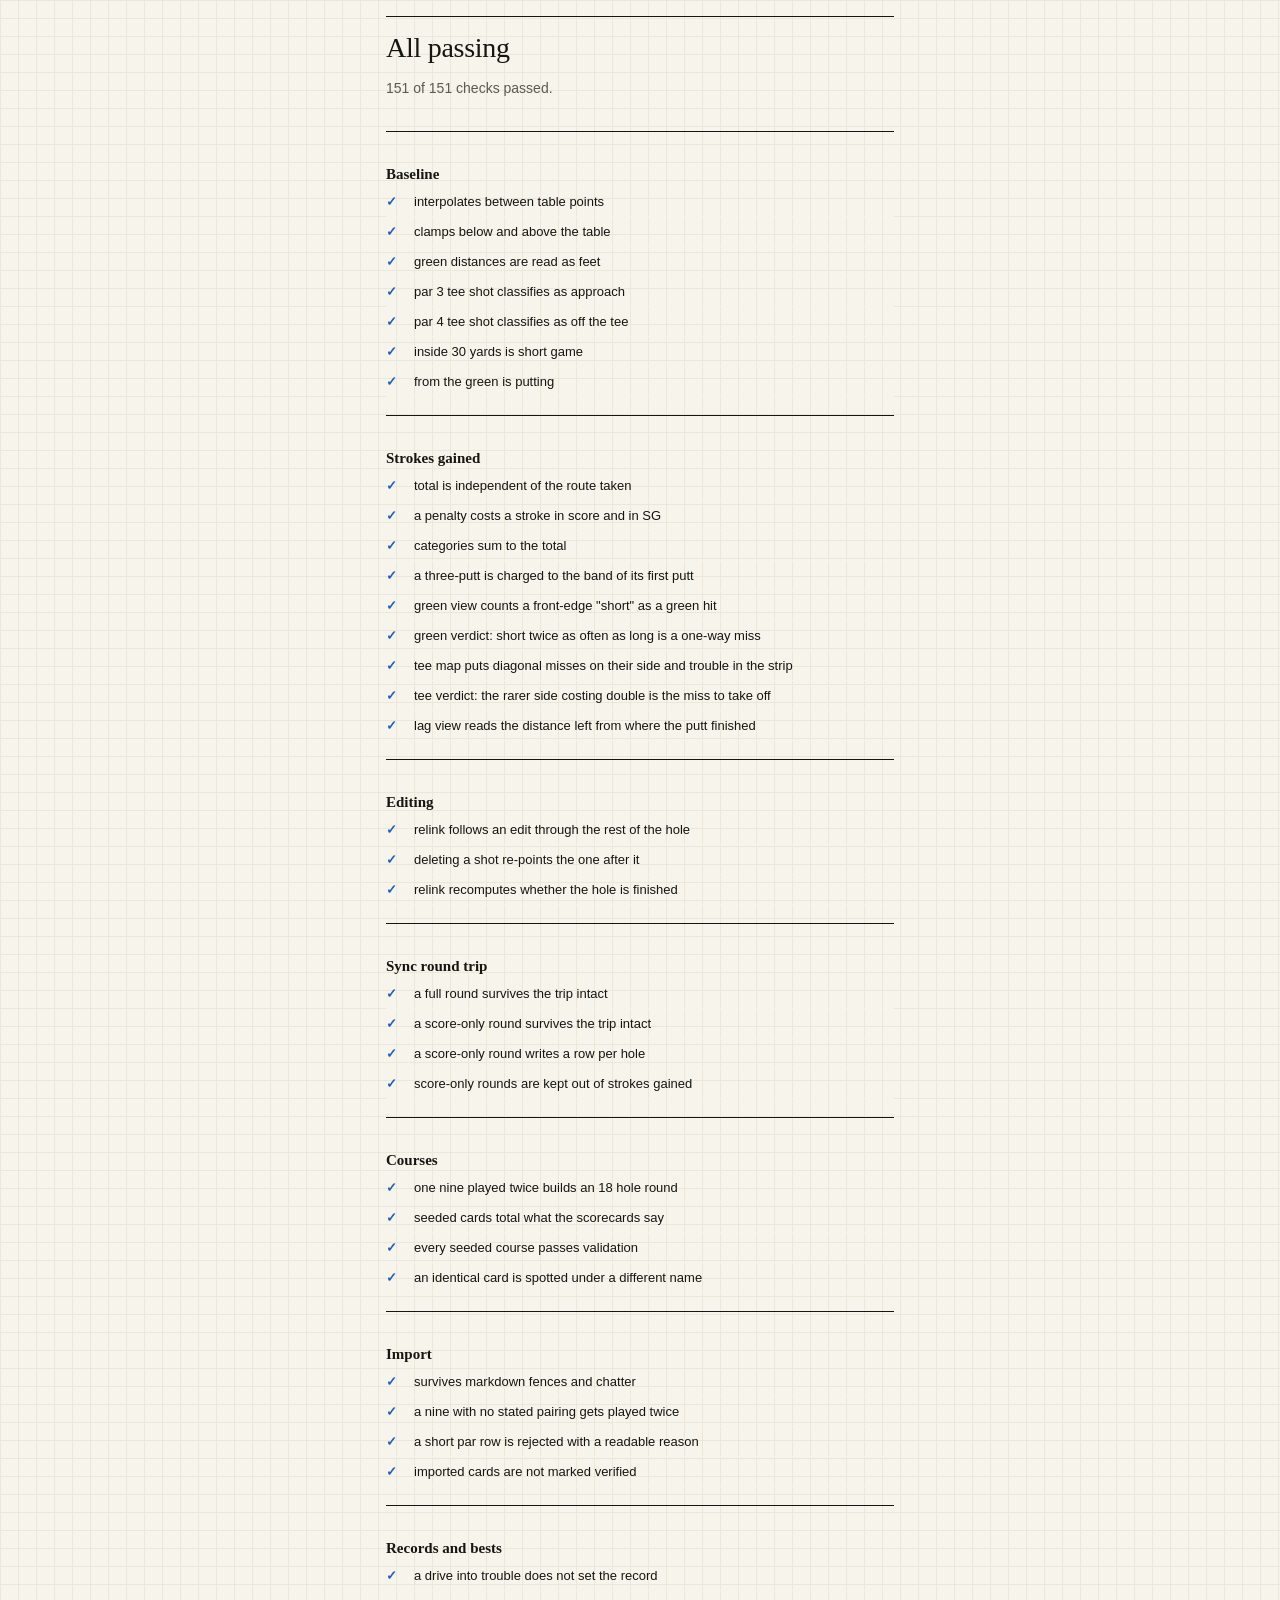
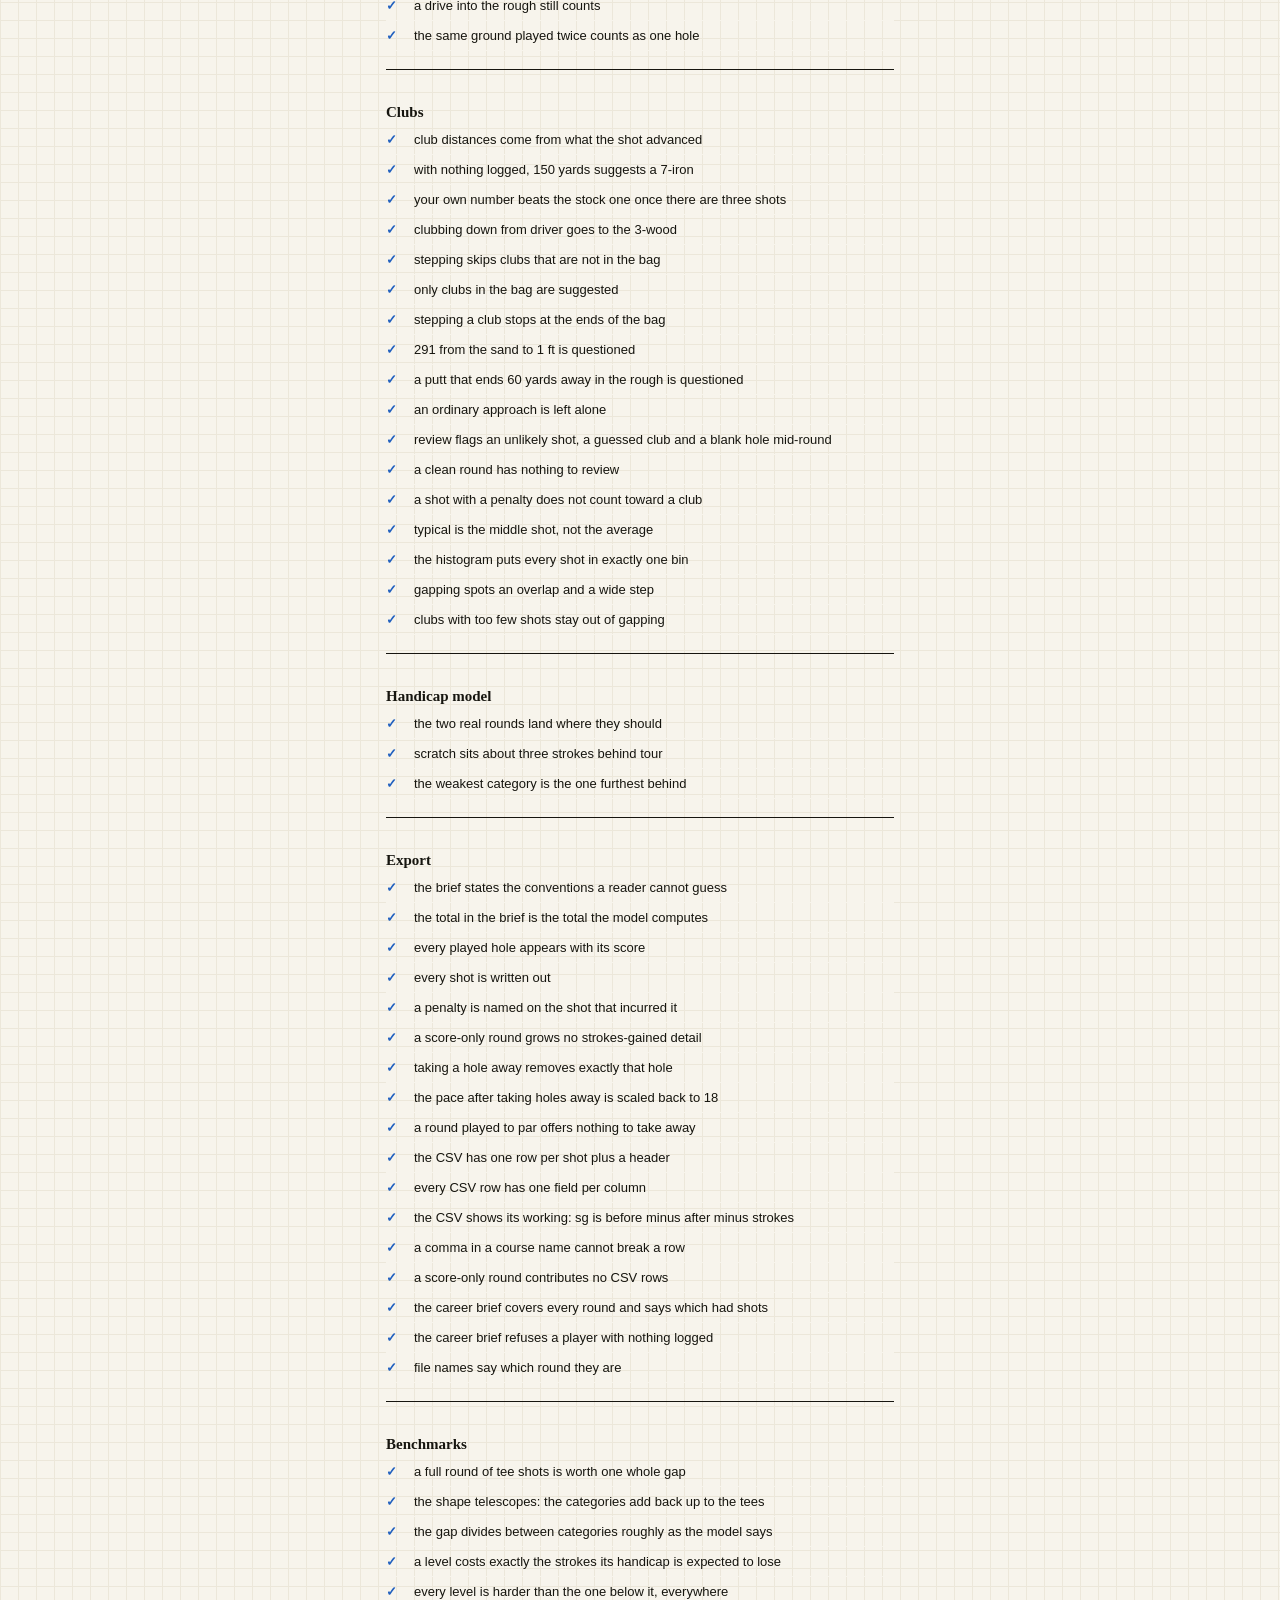
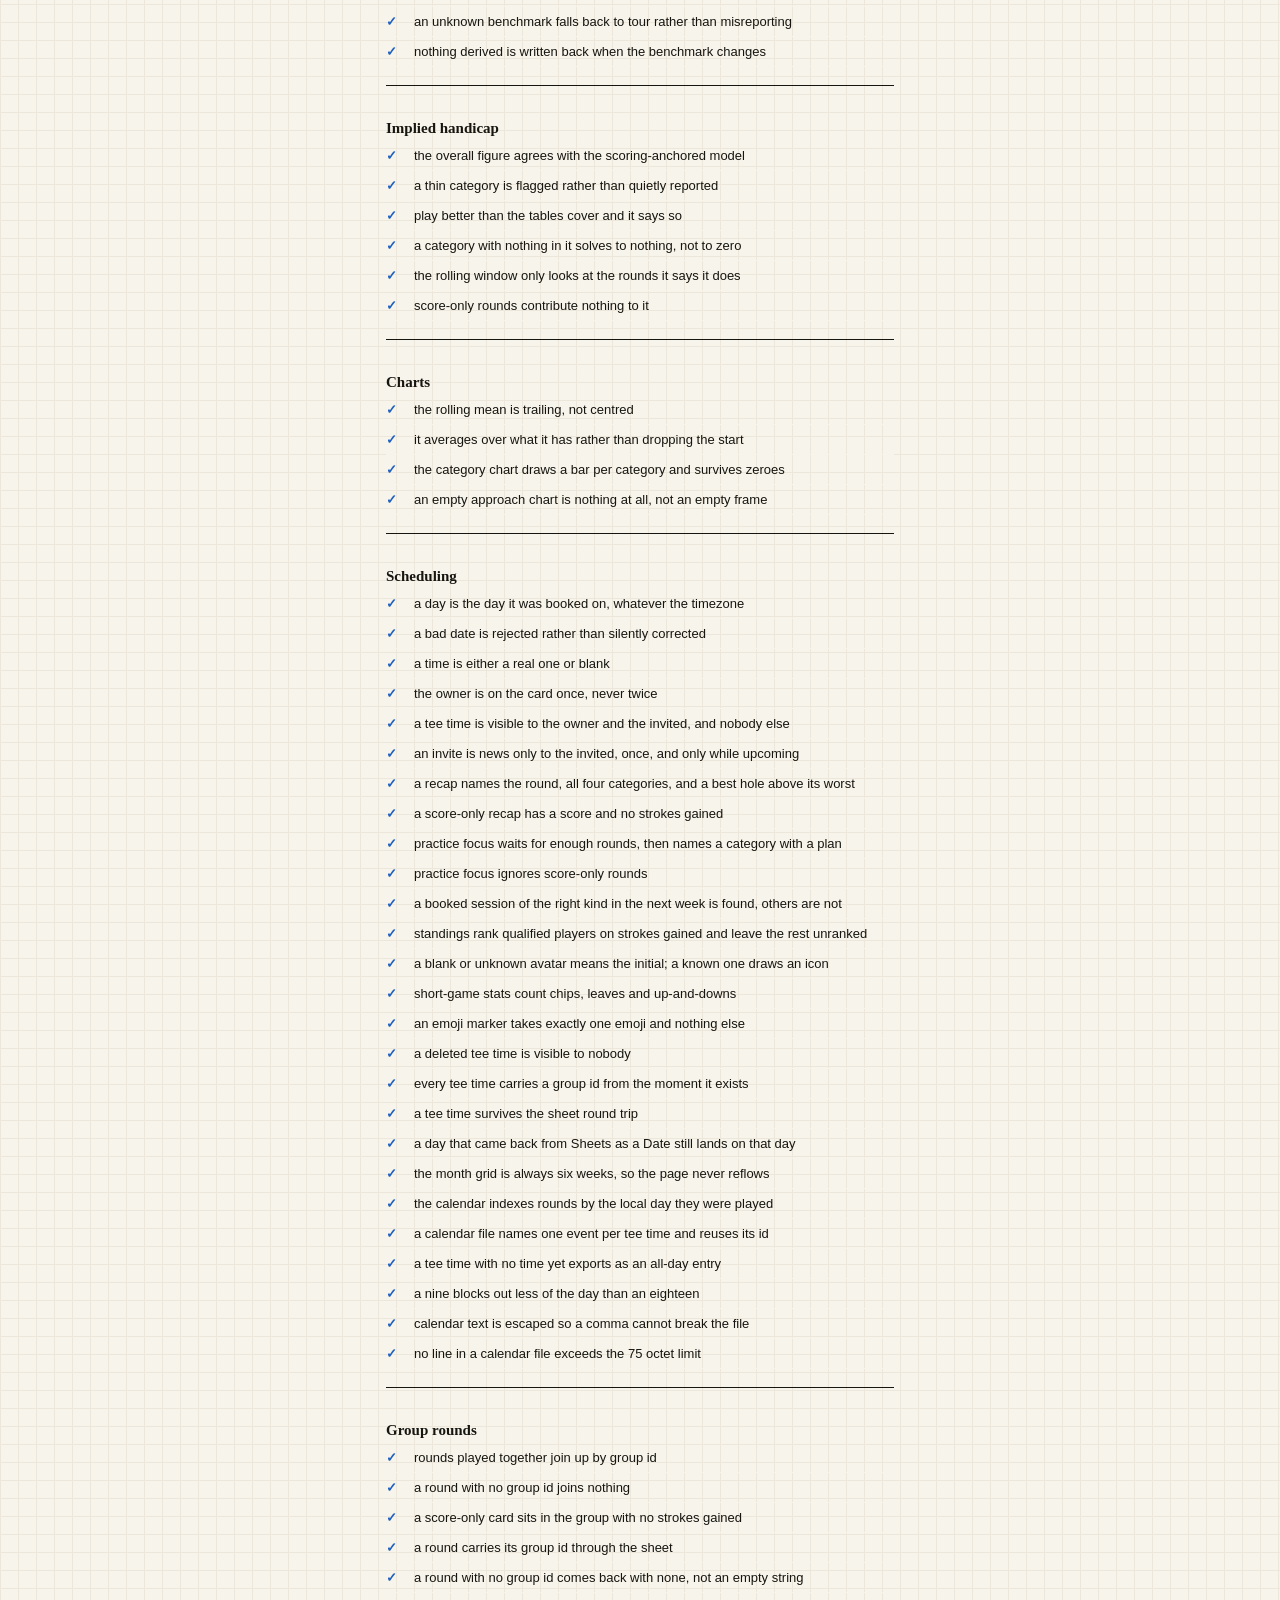
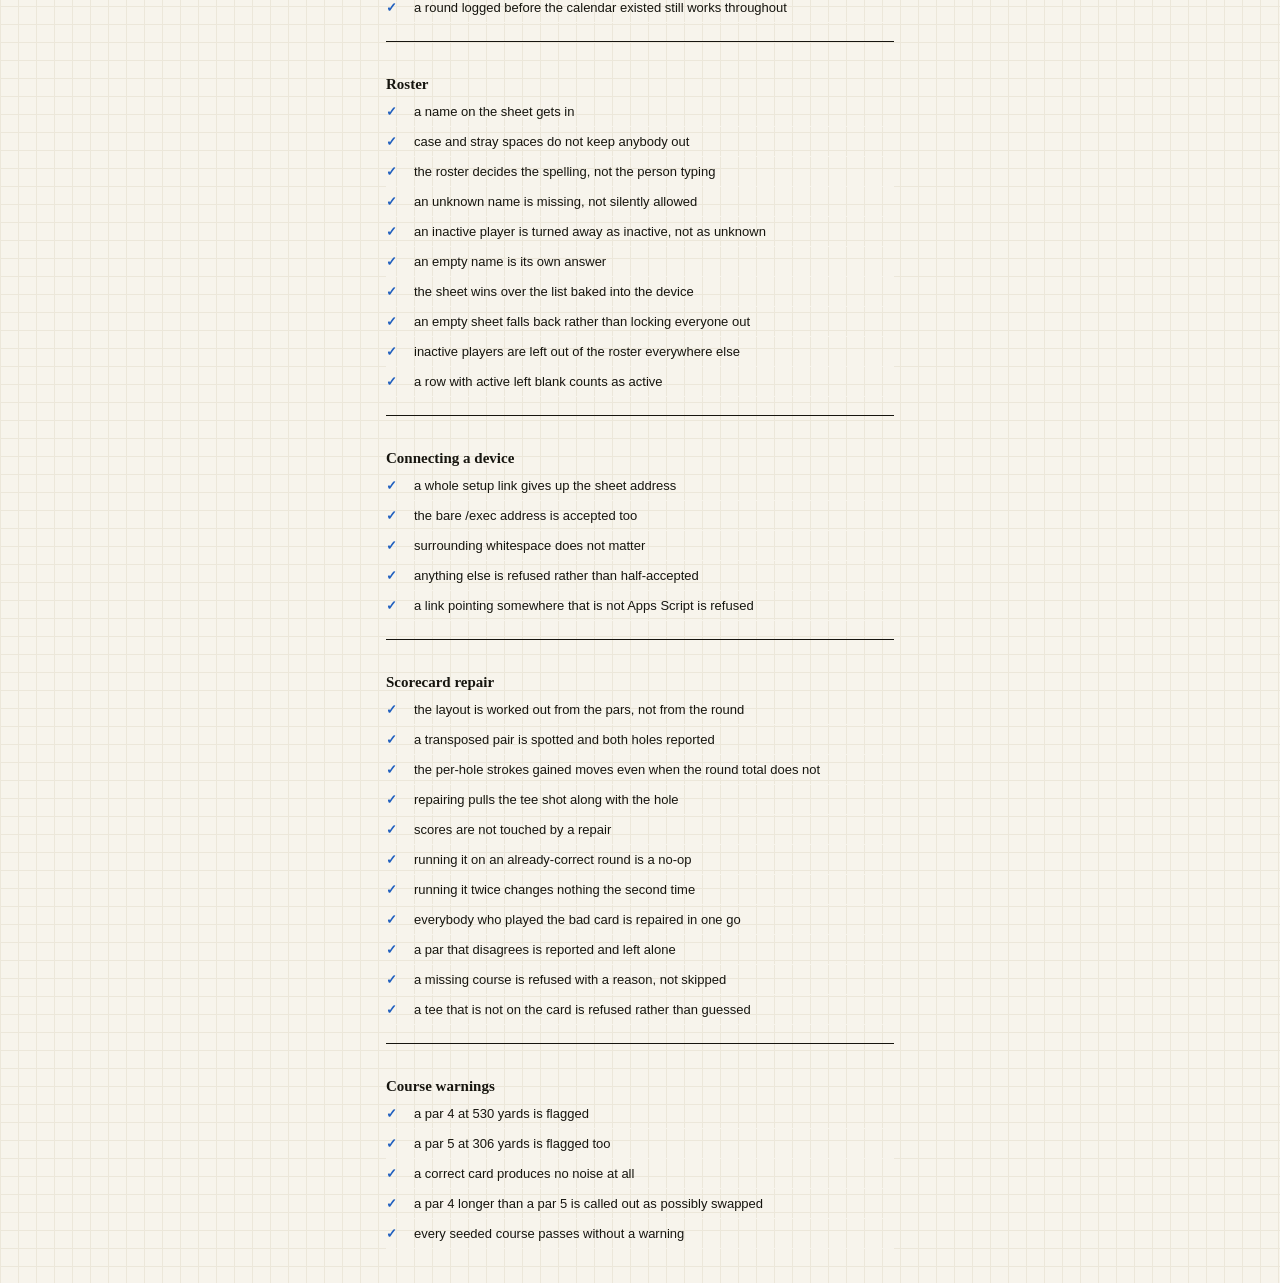
==== commit fde3e68e: "Add a lag putting view: long first putts drawn at the distance they left Co-Authored-By: Claude Opus" ====
--- a/tests.html
+++ b/tests.html
@@ -262,6 +262,21 @@
   return v && v.includes('Left is the miss to take off the course') ? null : v;
 });
 
+check('lag view reads the distance left from where the putt finished', () => {
+  const r = roundOf([
+    { par: 4, yards: 400, shots: [shot('tee', 400, 'fairway', 150), shot('fairway', 150, 'green', 35),
+      shot('green', 35, 'green', 7), shot('green', 7, 'green', 2), shot('green', 2, null, null, { holed: true })] },
+    { par: 4, yards: 400, shots: [shot('tee', 400, 'fairway', 150), shot('fairway', 150, 'green', 22),
+      shot('green', 22, null, null, { holed: true })] },
+    { par: 4, yards: 400, shots: [shot('tee', 400, 'fairway', 150), shot('fairway', 150, 'green', 12),
+      shot('green', 12, 'green', 1), shot('green', 1, null, null, { holed: true })] },
+  ]);
+  const all = M.lagPutts([r]);
+  if (all.total !== 2) return `a 12-footer is not a lag; got ${all.total}`;
+  if (all.threePutts !== 1 || all.inside3 !== 1) return JSON.stringify(all);
+  return M.lagPutts([r], { lo: 30 }).lags[0].left === 7 ? null : 'left should be 7';
+});
+
 /* --- Editing shots ---------------------------------------------- */
 
 suite('Editing');
--- a/styles.css
+++ b/styles.css
@@ -1190,3 +1190,6 @@
 .tee-stats { display: grid; grid-template-columns: repeat(4, 1fr); gap: 6px; margin-top: 8px; }
 .tee-stats span { display: block; font-size: 10px; text-transform: uppercase; letter-spacing: 0.08em; color: var(--text-3); }
 .tee-stats strong { font-size: 19px; }
+
+/* --- Lag putting --------------------------------------------------- */
+.lag-map { display: block; width: 100%; max-width: 360px; height: auto; margin: 8px auto 4px; }
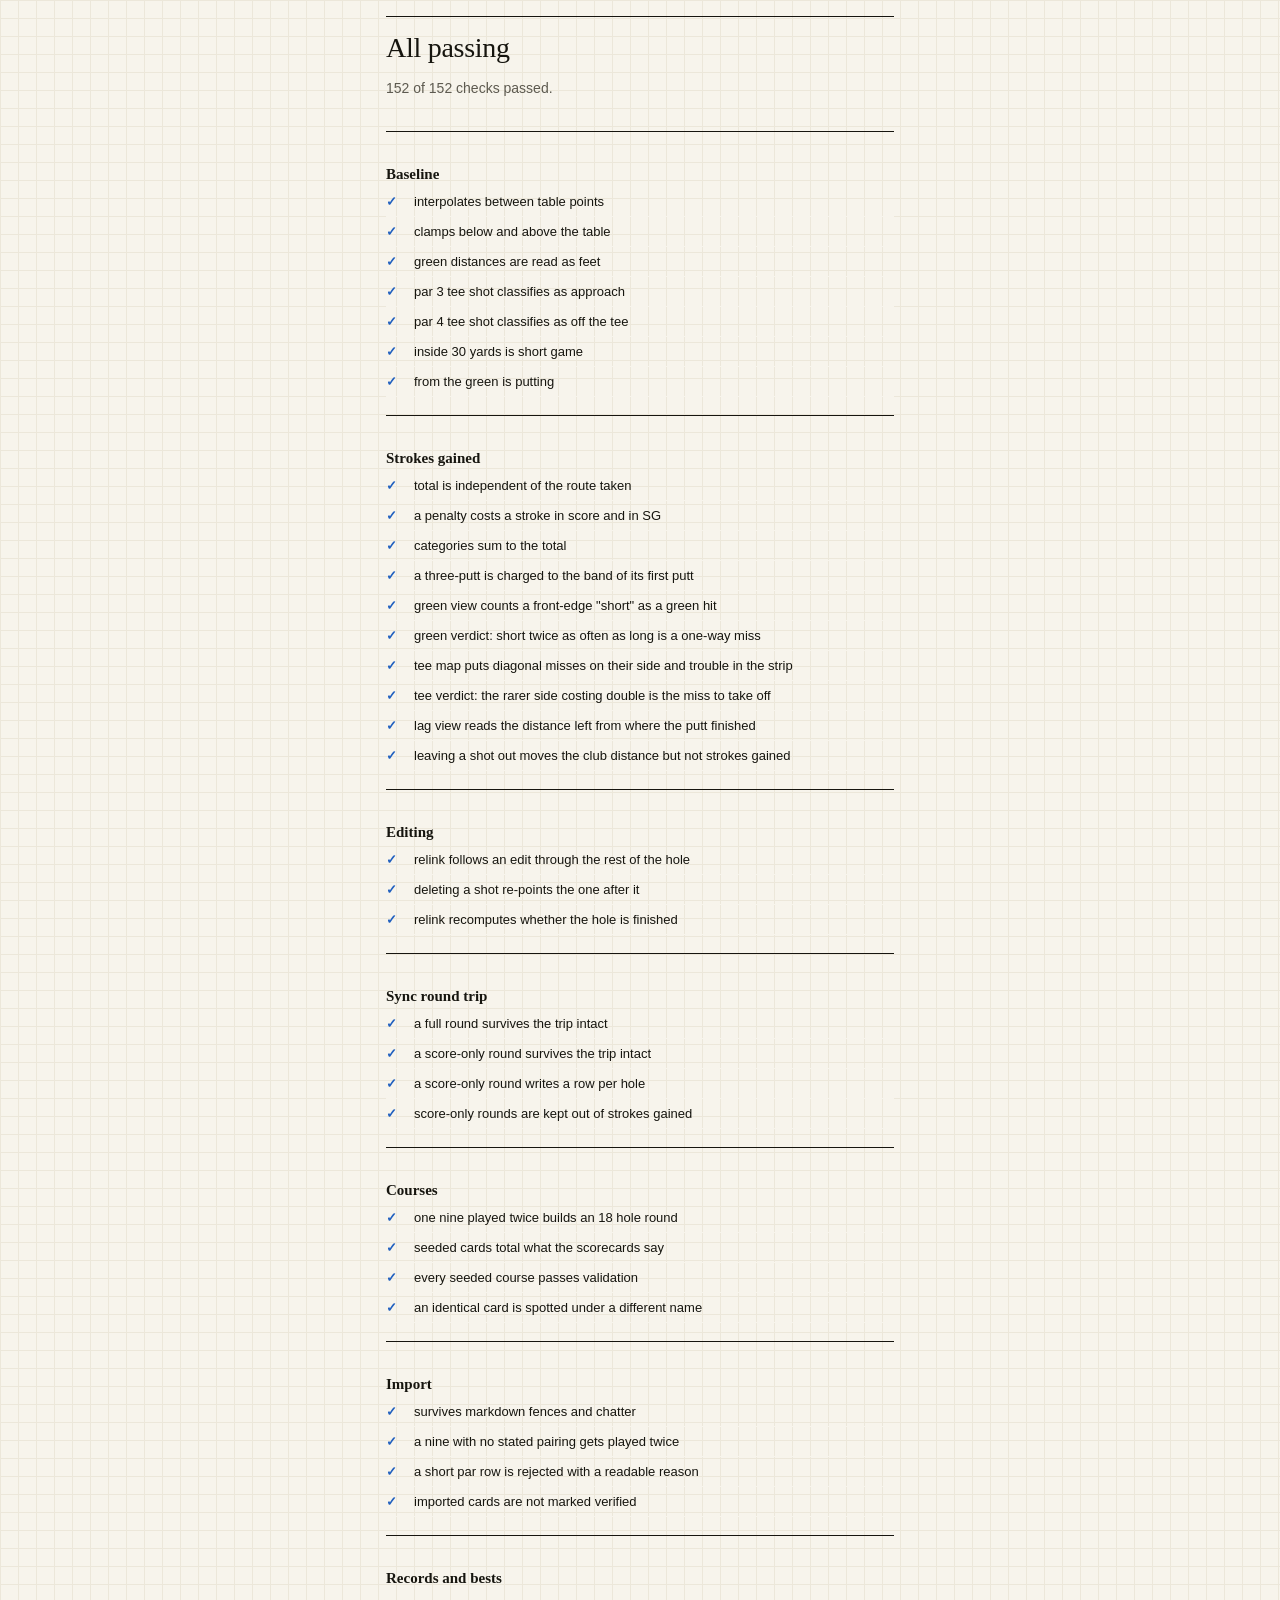
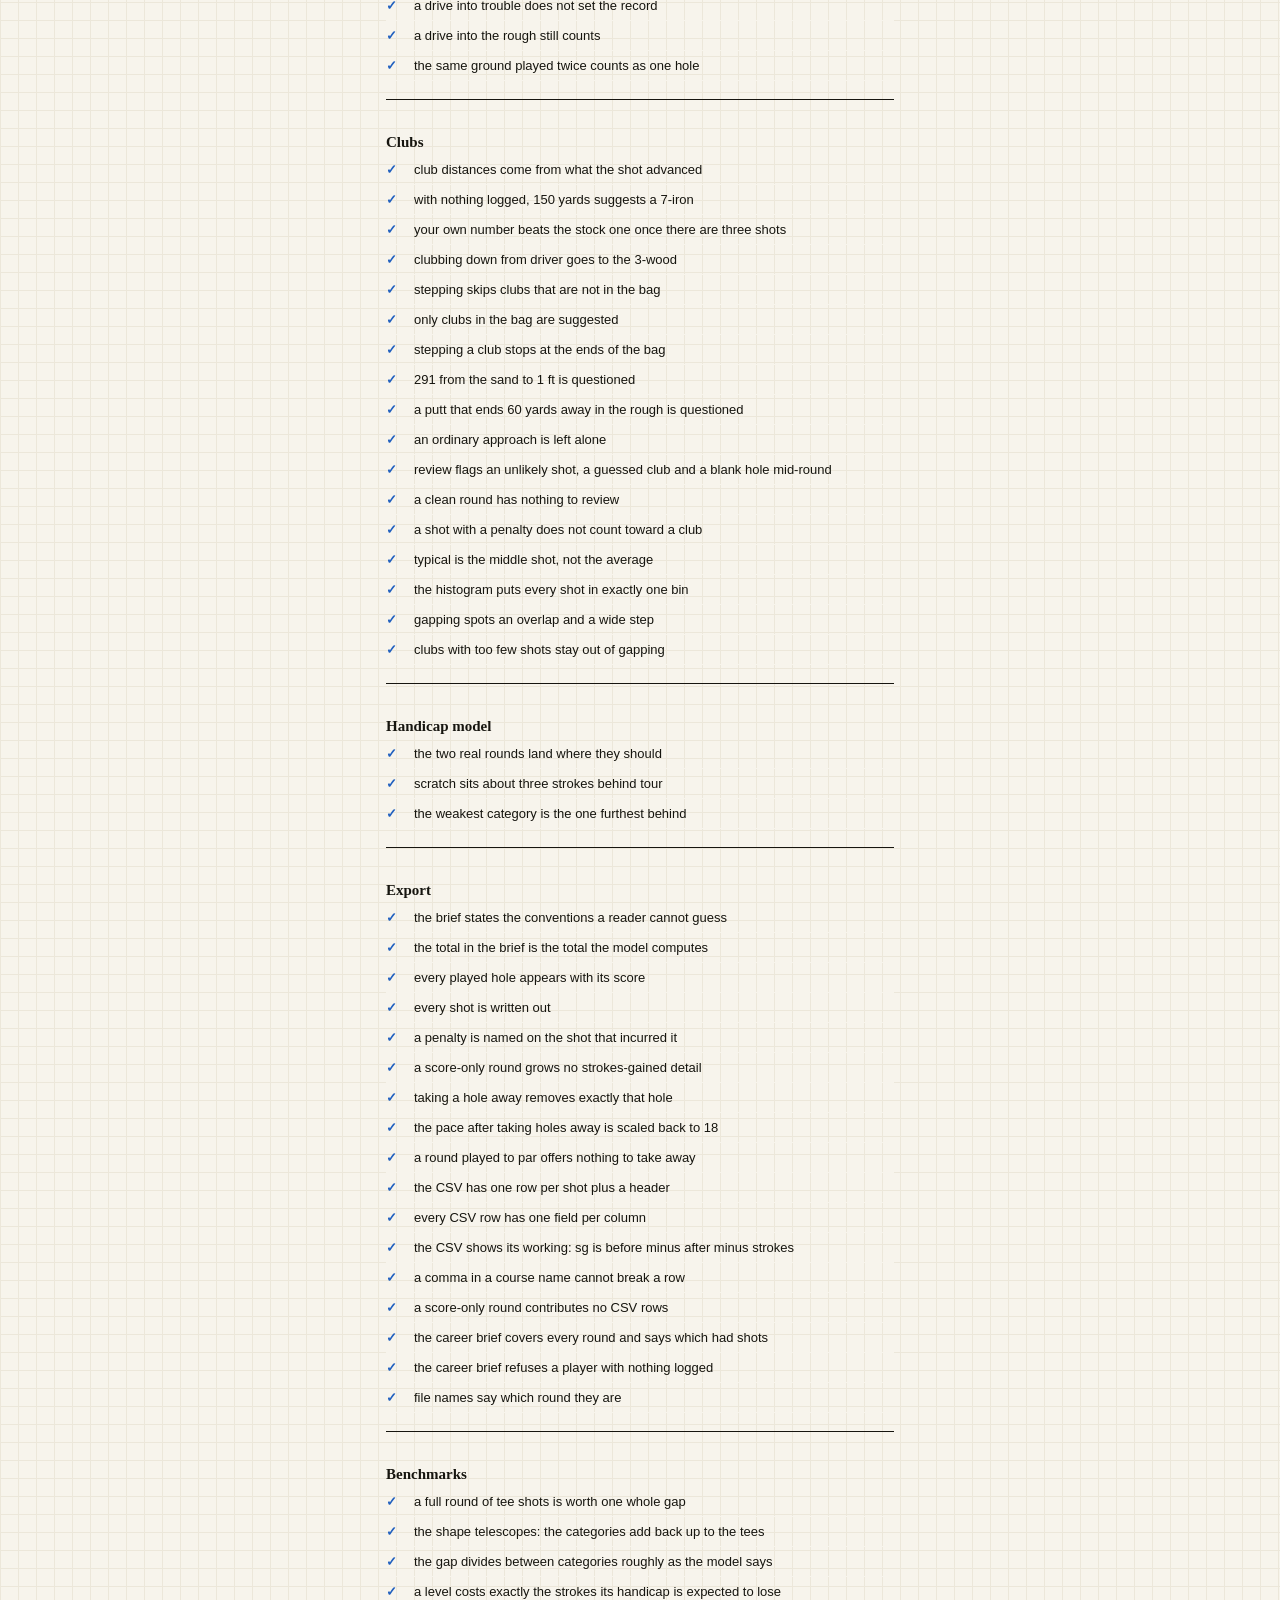
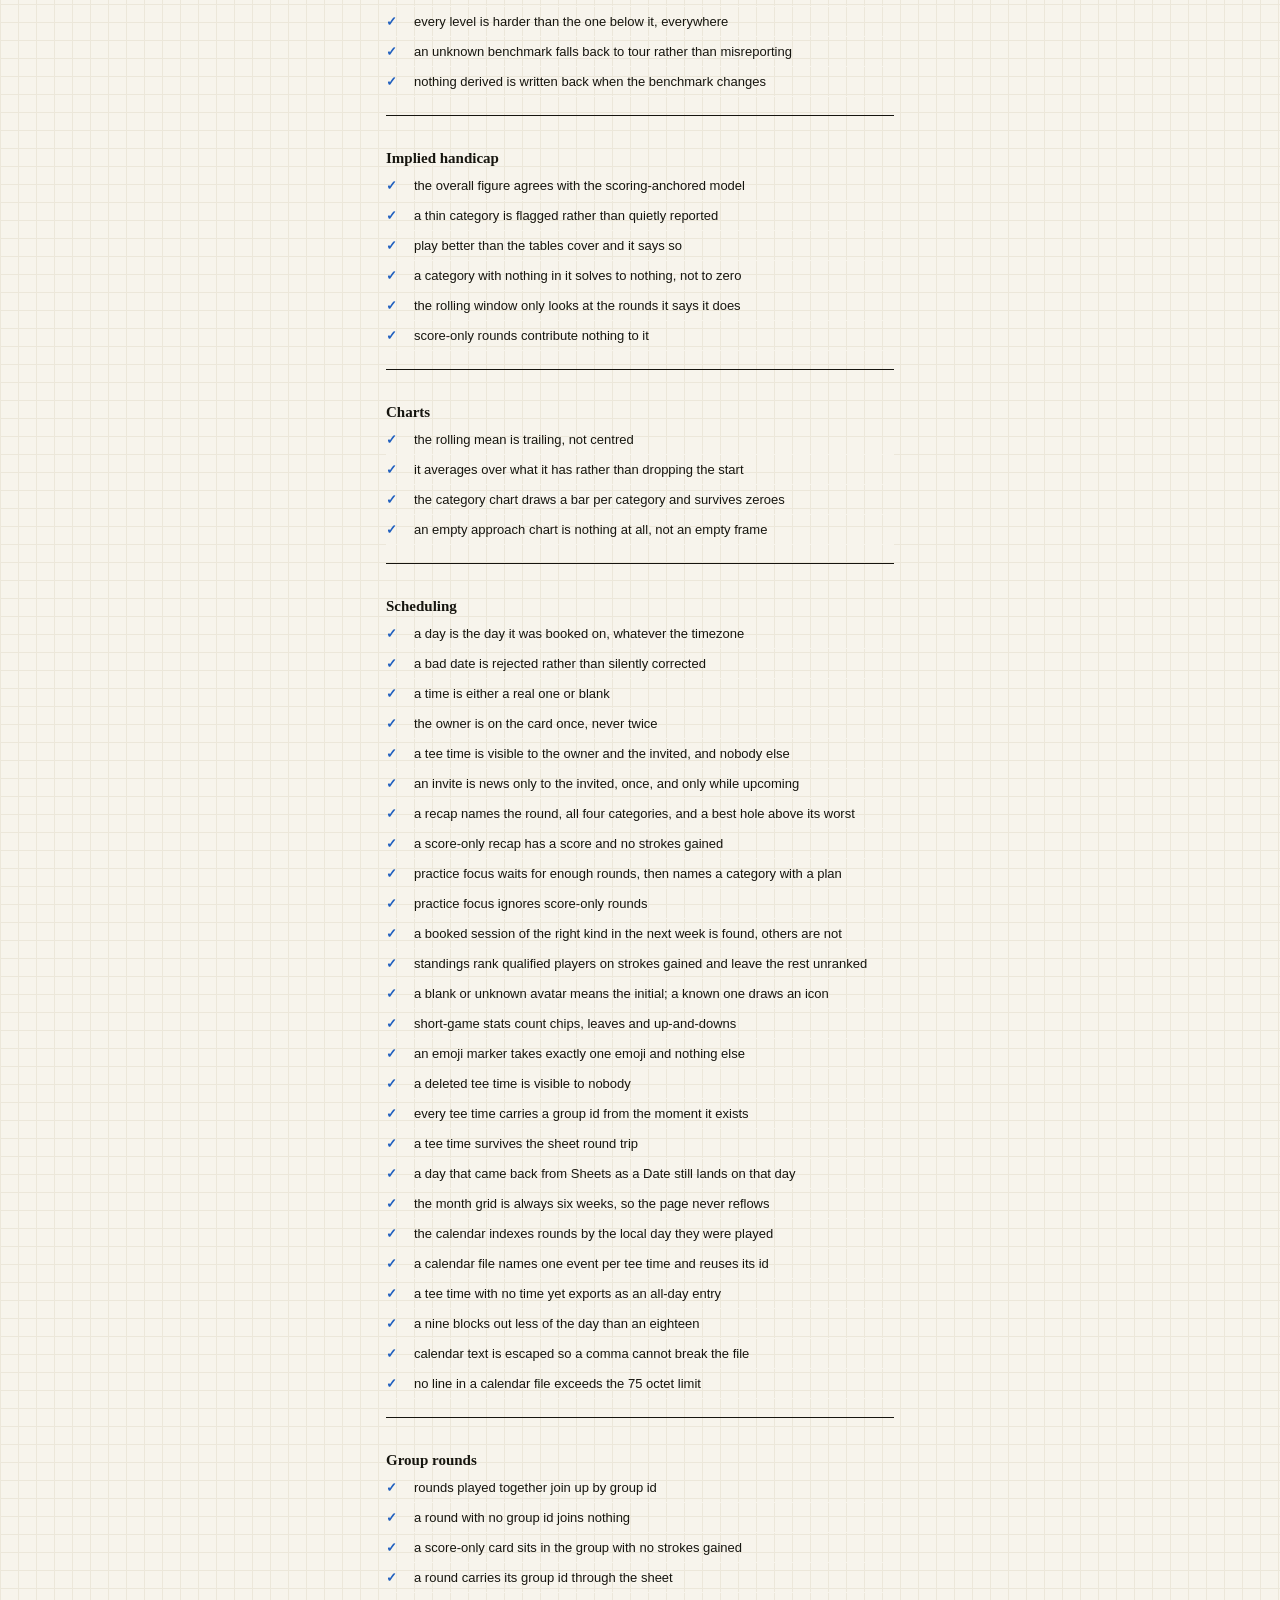
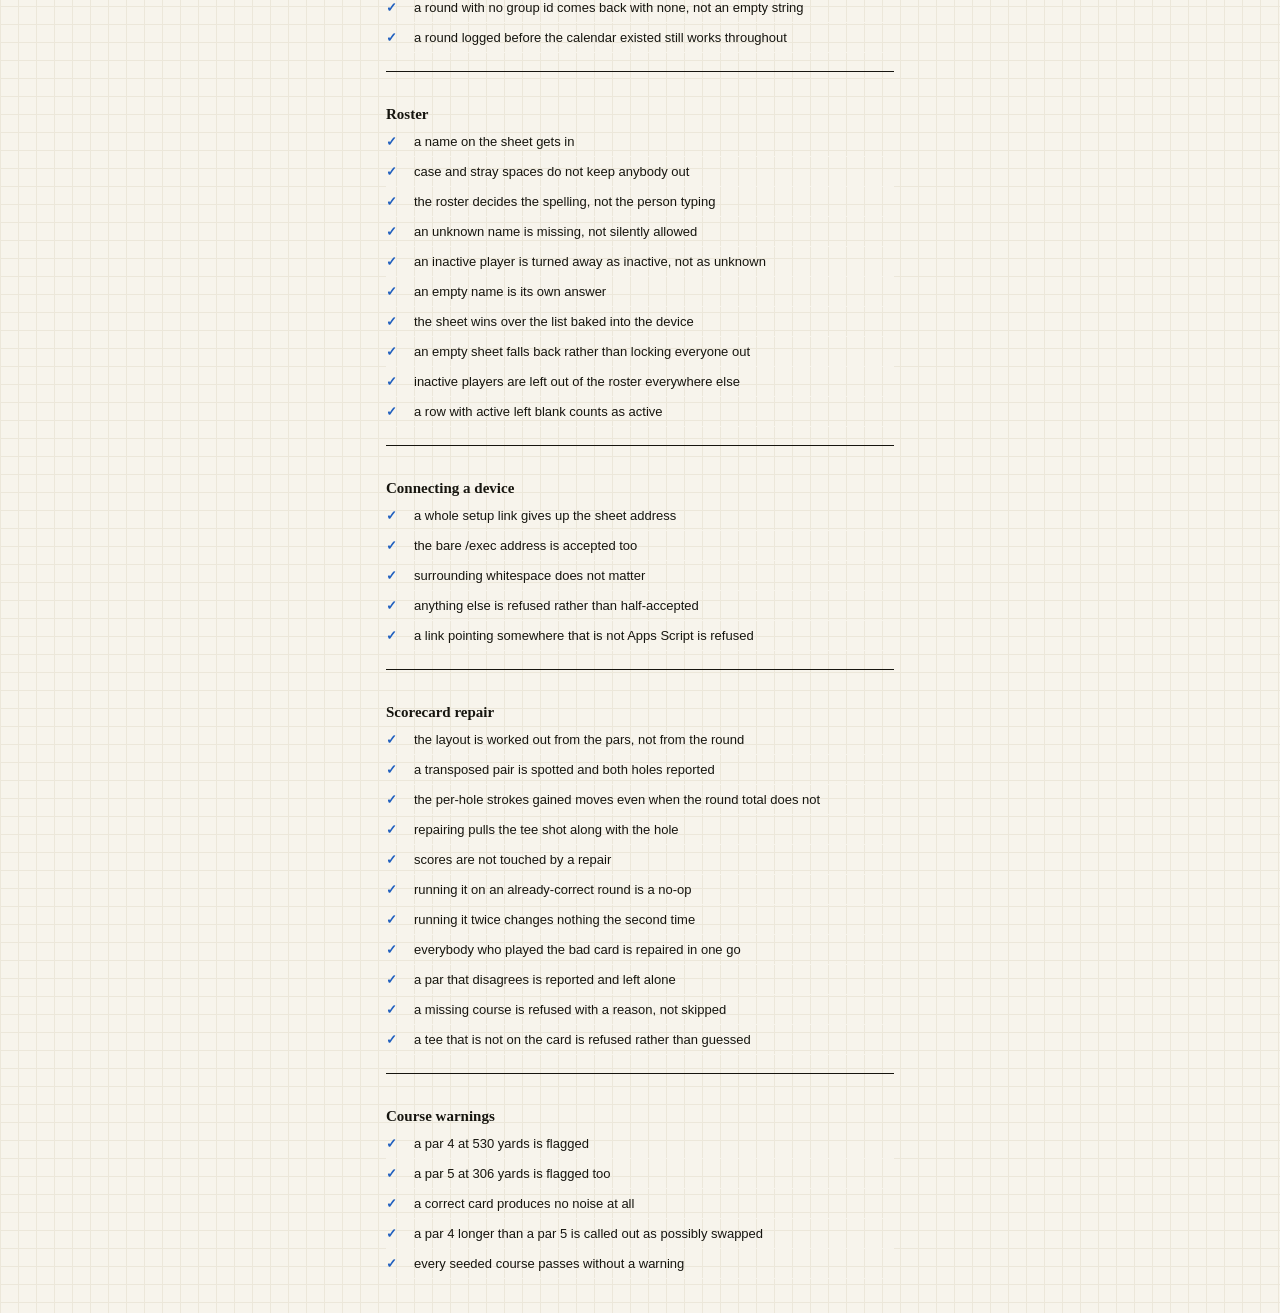
==== commit ab74b2d0: "Rebuild Your clubs: a bag list on one yardage line, and a club screen to leave out mishits Left-out " ====
--- a/tests.html
+++ b/tests.html
@@ -277,6 +277,23 @@
   return M.lagPutts([r], { lo: 30 }).lags[0].left === 7 ? null : 'left should be 7';
 });
 
+check('leaving a shot out moves the club distance but not strokes gained', () => {
+  const holes = [150, 152, 148, 151, 149, 118].map((d) => ({ par: 4, yards: 400, shots: [
+    shot('tee', 400, 'fairway', d), shot('fairway', d, 'green', 20, { club: '7i' }),
+    shot('green', 20, null, null, { holed: true })] }));
+  const r = roundOf(holes);
+  const before = M.clubDistances([r]).find((c) => c.club === '7i');
+  const sgBefore = M.roundTotals(r).total;
+  const d = M.clubDetail([r], '7i');
+  const flagged = d.shots.filter((e) => e.mishit);
+  if (flagged.length !== 1 || Math.round(flagged[0].travelled) !== 111) return `mishit flags: ${flagged.map((e) => e.travelled)}`;
+  flagged[0].shot.noDistance = true;
+  const after = M.clubDistances([r]).find((c) => c.club === '7i');
+  if (after.shots !== 5 || after.excluded !== 1 || !(after.avg > before.avg)) return JSON.stringify({ before: before.avg, after: after.avg });
+  if (!near(M.roundTotals(r).total, sgBefore)) return 'strokes gained moved';
+  return M.clubDetail([r], '7i').kept === 5 ? null : 'kept count wrong';
+});
+
 /* --- Editing shots ---------------------------------------------- */
 
 suite('Editing');
--- a/styles.css
+++ b/styles.css
@@ -1193,3 +1193,28 @@
 
 /* --- Lag putting --------------------------------------------------- */
 .lag-map { display: block; width: 100%; max-width: 360px; height: auto; margin: 8px auto 4px; }
+
+/* --- Your clubs ---------------------------------------------------- */
+.bag-row, .bag-axis { display: flex; align-items: center; gap: 10px; width: 100%; }
+.bag-row { min-height: 44px; padding: 0; background: none; border: 0; border-bottom: 1px solid var(--rule-soft); color: var(--text); cursor: pointer; text-align: left; }
+.bag-axis { font-size: 9px; color: var(--text-2); margin: 6px 0 2px; }
+.bag-name { width: 40px; flex: 0 0 40px; font-size: 13px; font-weight: 600; }
+.bag-track { position: relative; flex: 1 1 auto; height: 20px; }
+.bag-axis .bag-track { height: 12px; }
+.bag-axis .bag-track span { position: absolute; top: 0; transform: translateX(-50%); }
+.bag-range { position: absolute; top: 7px; height: 6px; border-radius: 3px; background: var(--control); }
+.bag-tick { position: absolute; top: 3px; width: 2px; height: 14px; margin-left: -1px; background: var(--text); }
+.bag-end { flex: 0 0 86px; display: flex; align-items: center; justify-content: flex-end; gap: 6px; font-size: 9px; }
+.bag-end strong { font-size: 14px; }
+.bag-out { font-size: 9px; font-weight: 600; padding: 2px 5px; border-radius: 4px; background: var(--rule-soft); color: var(--text-2); }
+.bag-chev { color: var(--text-2); font-size: 13px; }
+.club-strip { display: block; width: 100%; height: auto; margin-top: 14px; }
+.mishit-banner { margin-top: 14px; padding: 12px 14px; border-radius: 12px; background: var(--loss-wash); border: 1px solid color-mix(in srgb, var(--loss) 40%, transparent); }
+.mishit-banner p { margin: 0 0 10px; font-size: 14px; line-height: 1.4; }
+.mishit-btn { width: 100%; min-height: 44px; background: var(--loss); color: var(--primary-ink); }
+.club-shot { min-height: 48px; width: 100%; padding: 0; background: none; border: 0; border-bottom: 1px solid var(--rule-soft); color: var(--text); cursor: pointer; text-align: left; }
+.club-carry { width: 44px; flex: 0 0 44px; font-size: 15px; font-weight: 600; }
+.club-pill { font-size: 10px; font-weight: 600; padding: 4px 8px; border-radius: 6px; background: var(--gain); color: var(--primary-ink); }
+.club-shot.is-out .club-carry { color: var(--text-3); text-decoration: line-through; }
+.club-shot.is-out .rname { color: var(--text-3); }
+.club-shot.is-out .club-pill { background: none; color: var(--text-2); border: 1px solid var(--control); }
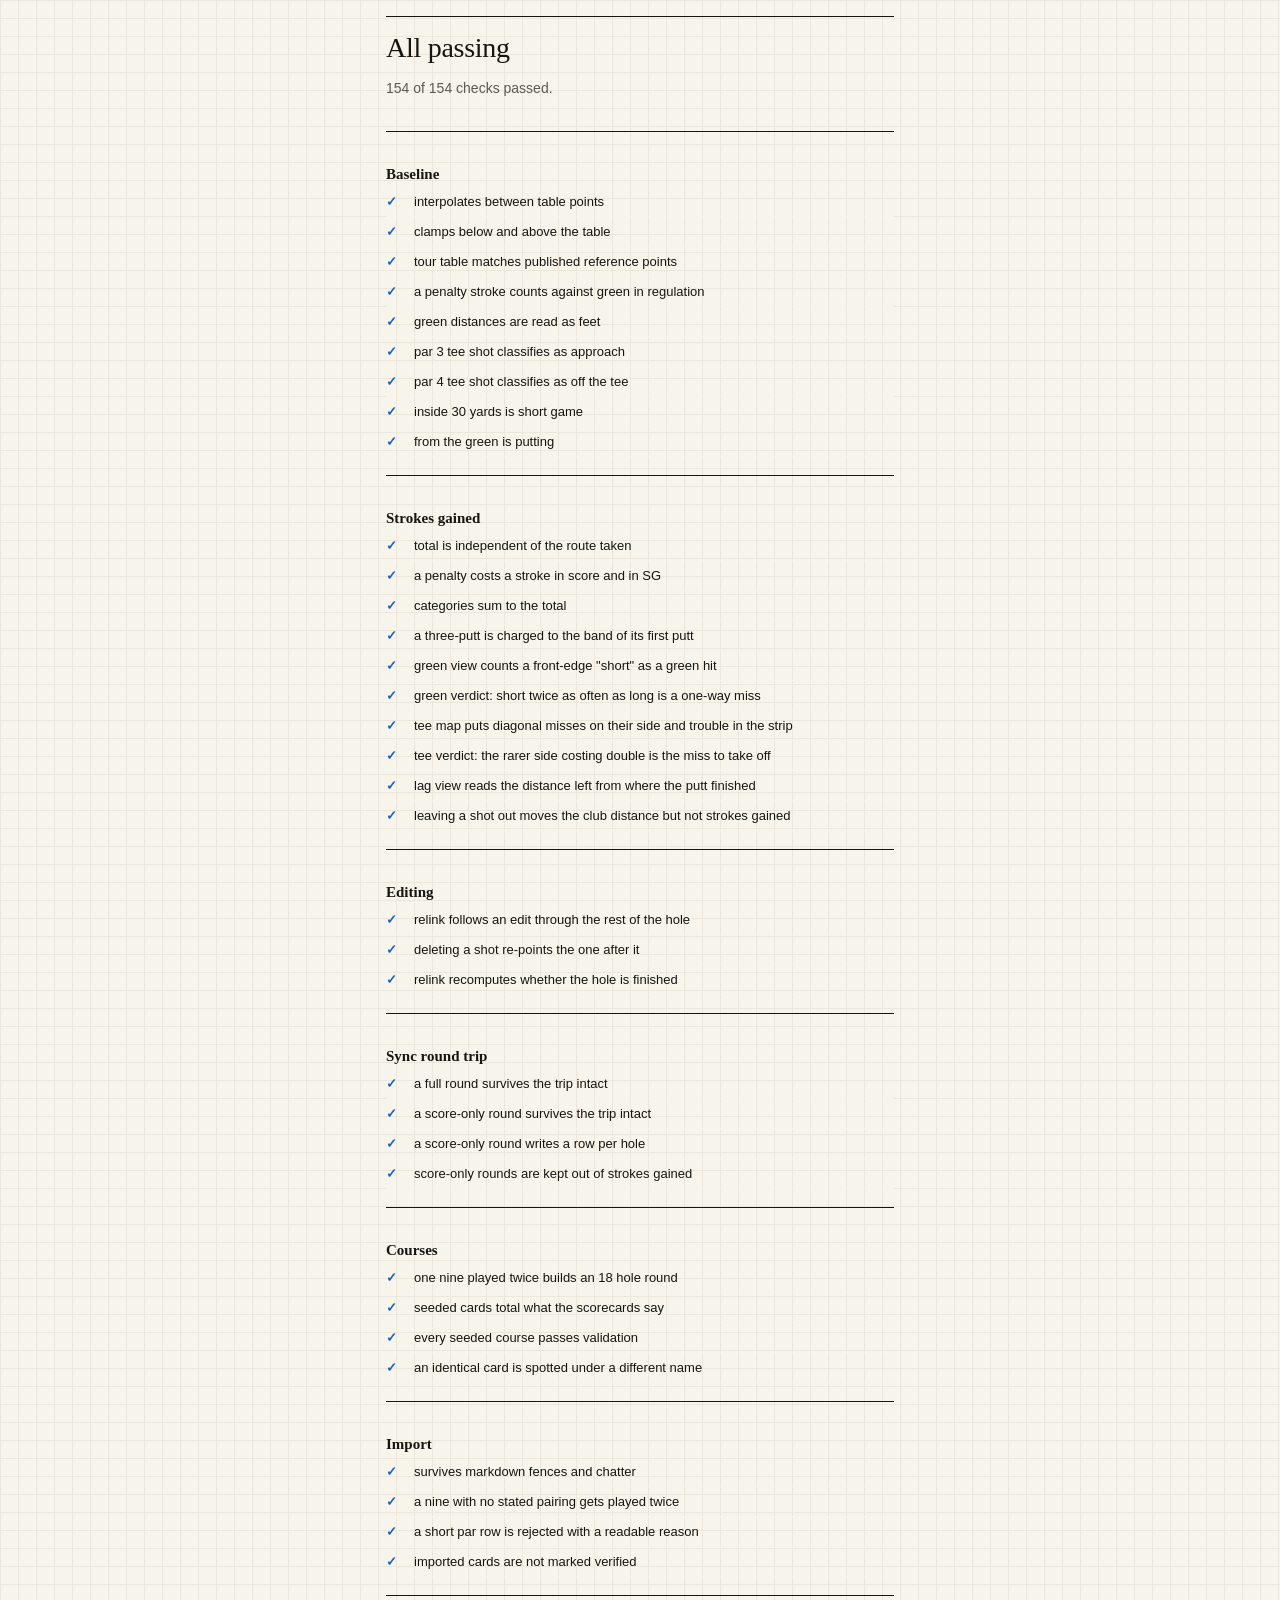
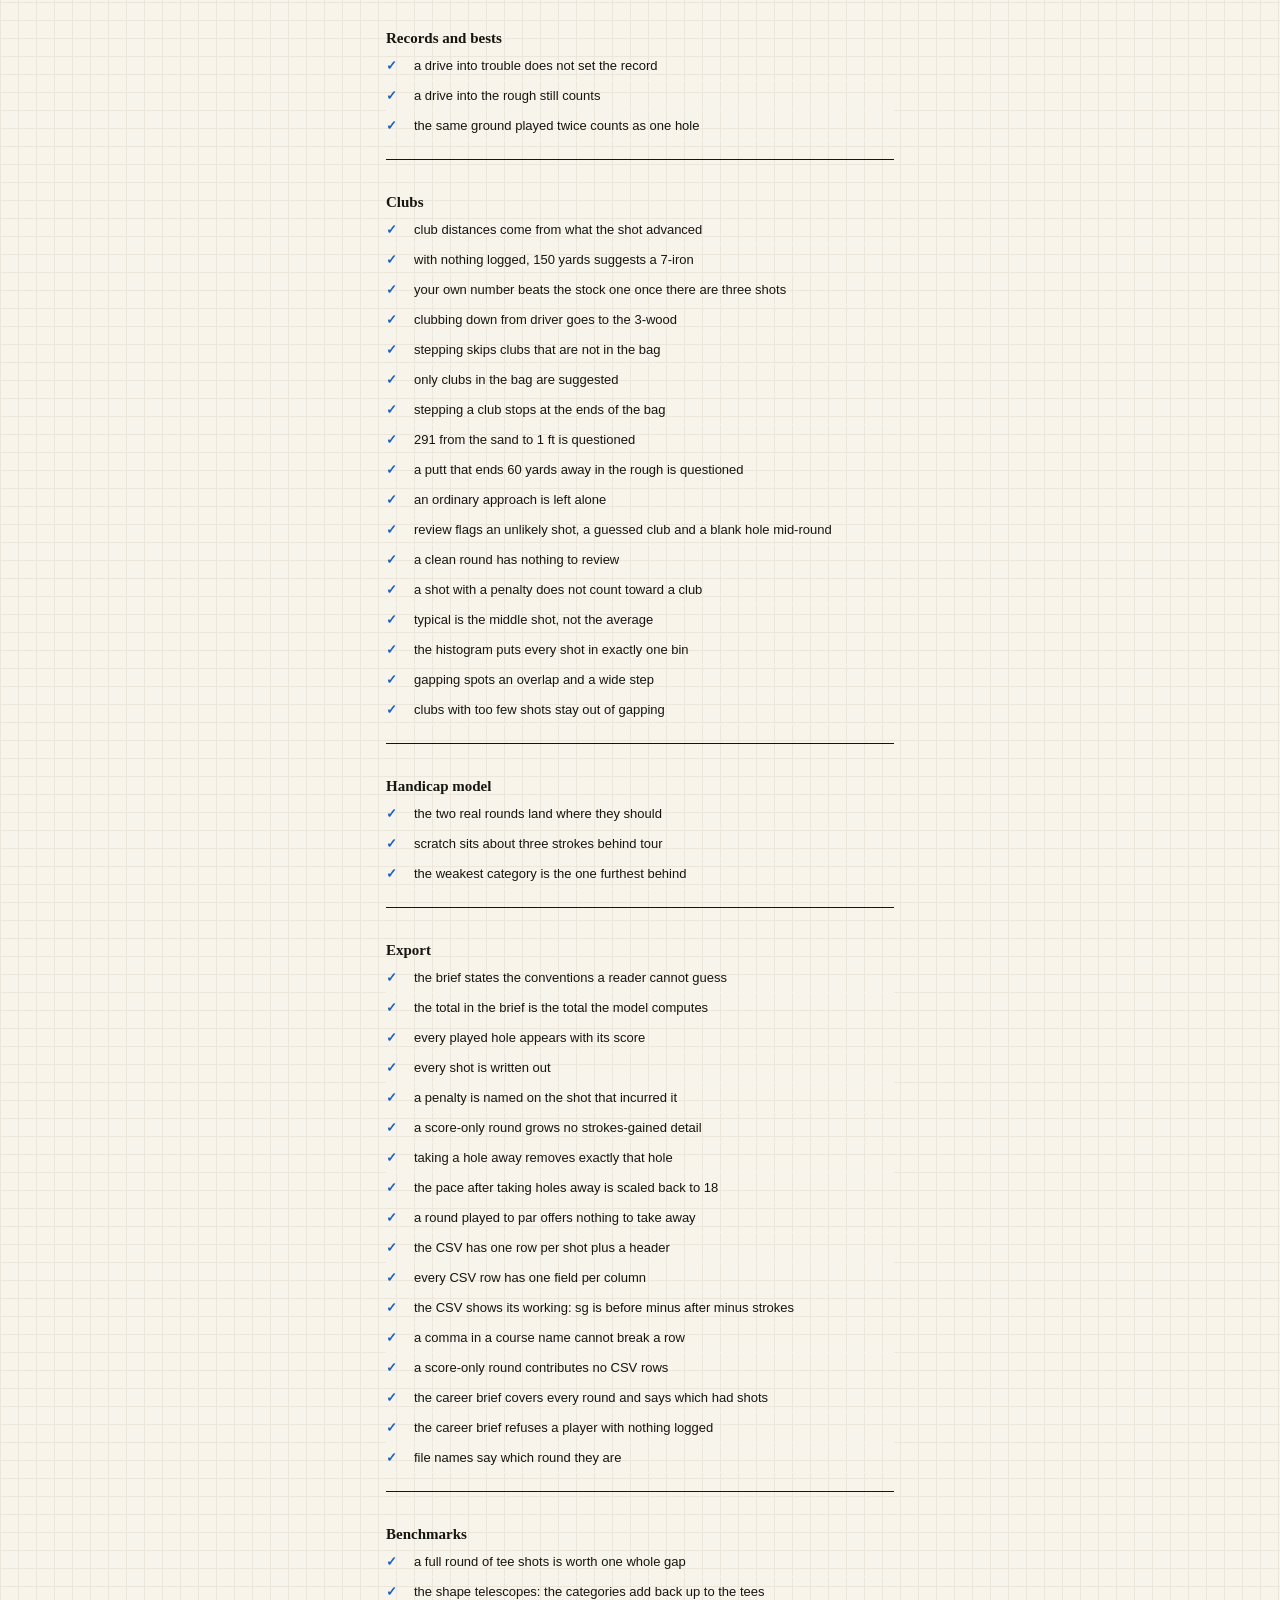
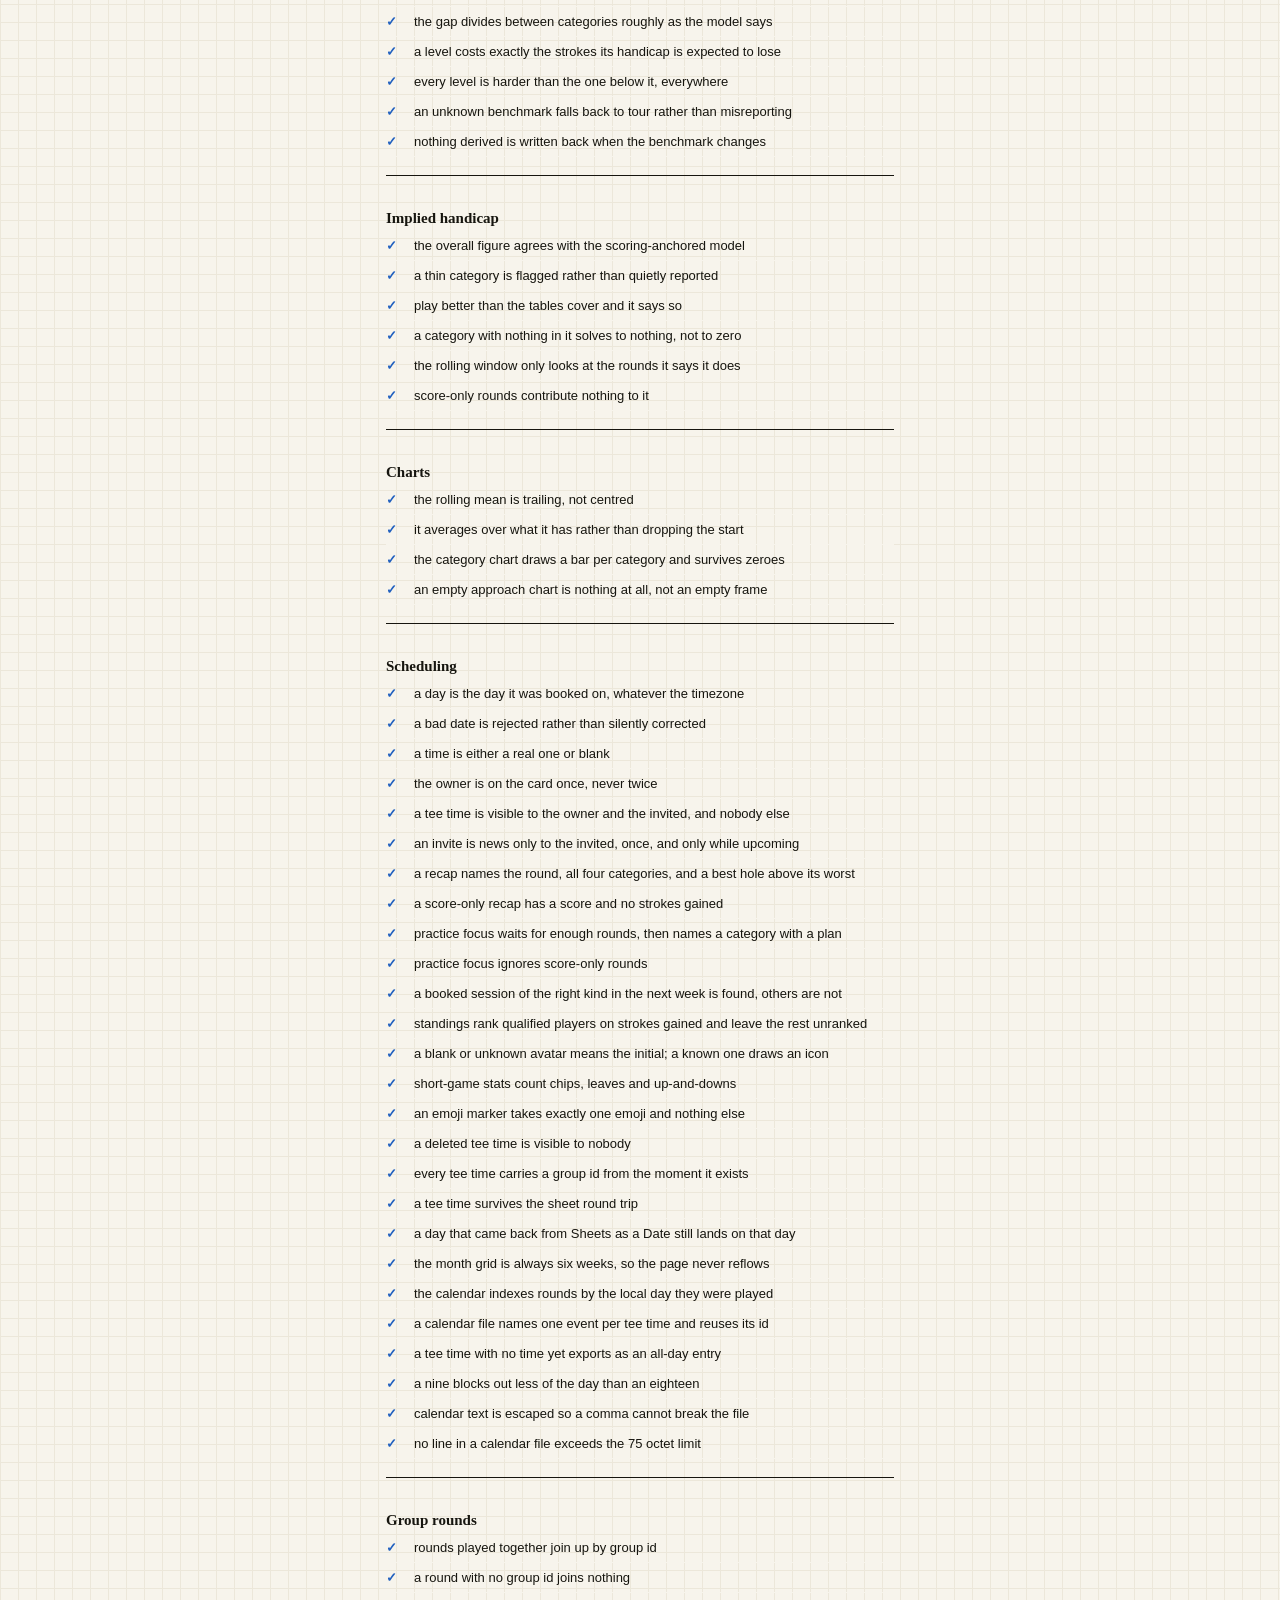
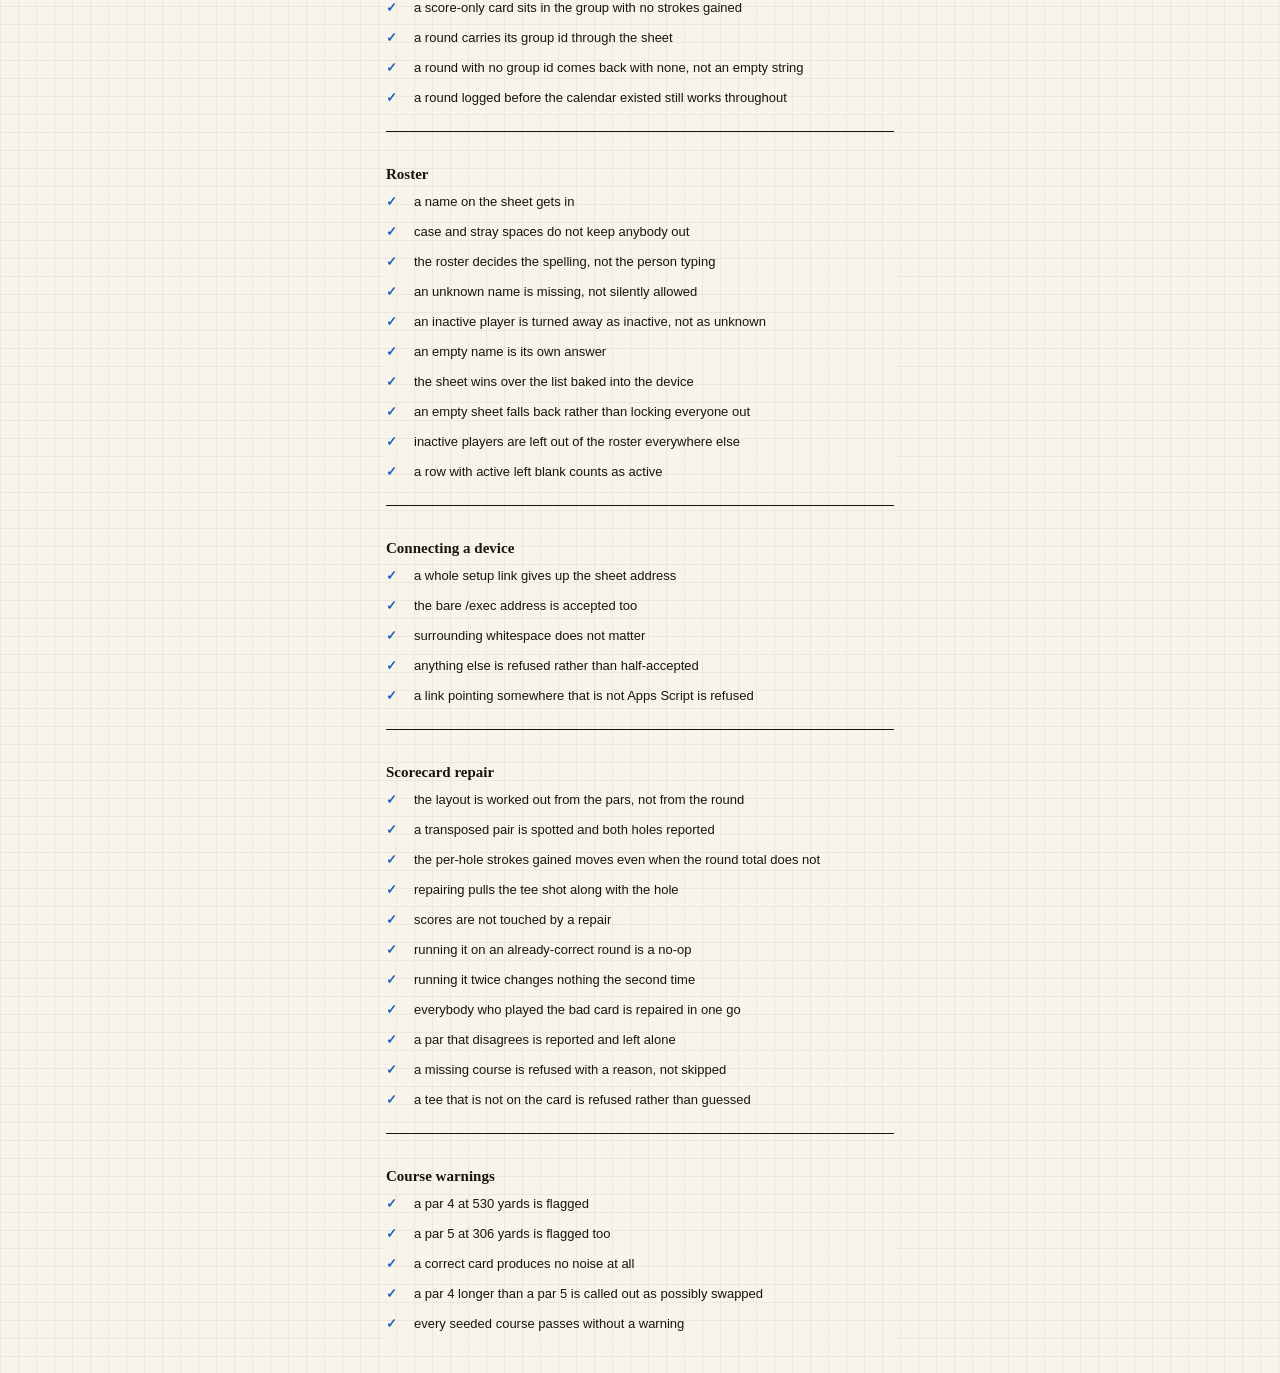
==== commit f4de0749: "Correct the tour tee and putting tables, count GIR in strokes, and let a pull fix a misread tee time" ====
--- a/tests.html
+++ b/tests.html
@@ -135,13 +135,30 @@
 check('clamps below and above the table', () => {
   const low = B.expectedStrokes('tee', 1);
   const high = B.expectedStrokes('tee', 9999);
-  return low === 2.40 && high === 5.28 ? null : `got ${low} / ${high}`;
+  return low === 2.40 && high === 4.82 ? null : `got ${low} / ${high}`;
+});
+
+check('tour table matches published reference points', () => {
+  const refs = [['green', 8, 1.50], ['green', 10, 1.61], ['green', 30, 1.98],
+    ['tee', 400, 3.99], ['tee', 500, 4.41], ['fairway', 150, 2.97]];
+  const off = refs.filter(([lie, d, want]) => Math.abs(B.expectedStrokes(lie, d) - want) > 0.005);
+  return off.length ? off.map(([l, d, w]) => `${l} ${d}: ${B.expectedStrokes(l, d)} not ${w}`).join('; ') : null;
+});
+
+check('a penalty stroke counts against green in regulation', () => {
+  const hole = (shots) => ({ holes: [{ par: 4, shots }] });
+  const tee = { startLie: 'tee', startDist: 400, endLie: 'fairway', endDist: 150 };
+  const ob = { startLie: 'tee', startDist: 400, endLie: 'tee', endDist: 400, penalty: 1 };
+  const onGreen = { startLie: 'fairway', startDist: 150, endLie: 'green', endDist: 20 };
+  const clean = M.greensInRegulation([hole([tee, onGreen])]).greens;
+  const penalised = M.greensInRegulation([hole([ob, tee, onGreen])]).greens;
+  return clean === 1 && penalised === 0 ? null : `clean ${clean}, after OB ${penalised}`;
 });
 
 check('green distances are read as feet', () => {
   // 10ft should be far cheaper than 10 yards would be on any other lie.
   const putt = B.expectedStrokes('green', 10);
-  return putt > 1.4 && putt < 1.55 ? null : `got ${putt}`;
+  return putt > 1.55 && putt < 1.65 ? null : `got ${putt}`;
 });
 
 check('par 3 tee shot classifies as approach', () => eq(
@@ -1606,7 +1623,7 @@
   const nine = plan.holes.find((h) => h.hole === 9);
   const d8 = eight.sgAfter - eight.sgBefore;
   const d9 = nine.sgAfter - nine.sgBefore;
-  if (Math.abs(d8) < 1) return `hole 8 barely moved: ${d8.toFixed(2)}`;
+  if (Math.abs(d8) < 0.5) return `hole 8 barely moved: ${d8.toFixed(2)}`;
   if (!near(d8, -d9, 0.01)) return `holes moved by ${d8.toFixed(2)} and ${d9.toFixed(2)}`;
   return near(plan.after.total - plan.before.total, 0, 0.01)
     ? null : 'the round total moved when it should have cancelled';
--- a/styles.css
+++ b/styles.css
@@ -1218,3 +1218,11 @@
 .club-shot.is-out .club-carry { color: var(--text-3); text-decoration: line-through; }
 .club-shot.is-out .rname { color: var(--text-3); }
 .club-shot.is-out .club-pill { background: none; color: var(--text-2); border: 1px solid var(--control); }
+
+/* --- Approach play: strokes per round, drawn from the middle -------- */
+.app-bar { position: relative; height: 8px; margin: 5px 0 4px; }
+.app-bar { background: color-mix(in srgb, var(--text) 6%, transparent); border-radius: 2px; }
+.app-bar.two-sided::before { content: ""; position: absolute; left: 50%; top: -2px; bottom: -2px; width: 1px; background: var(--text-3); }
+.app-bar-fill { position: absolute; top: 0; height: 8px; border-radius: 2px; }
+.app-bar-fill.lost { background: var(--loss); }
+.app-bar-fill.won { background: var(--gain); }
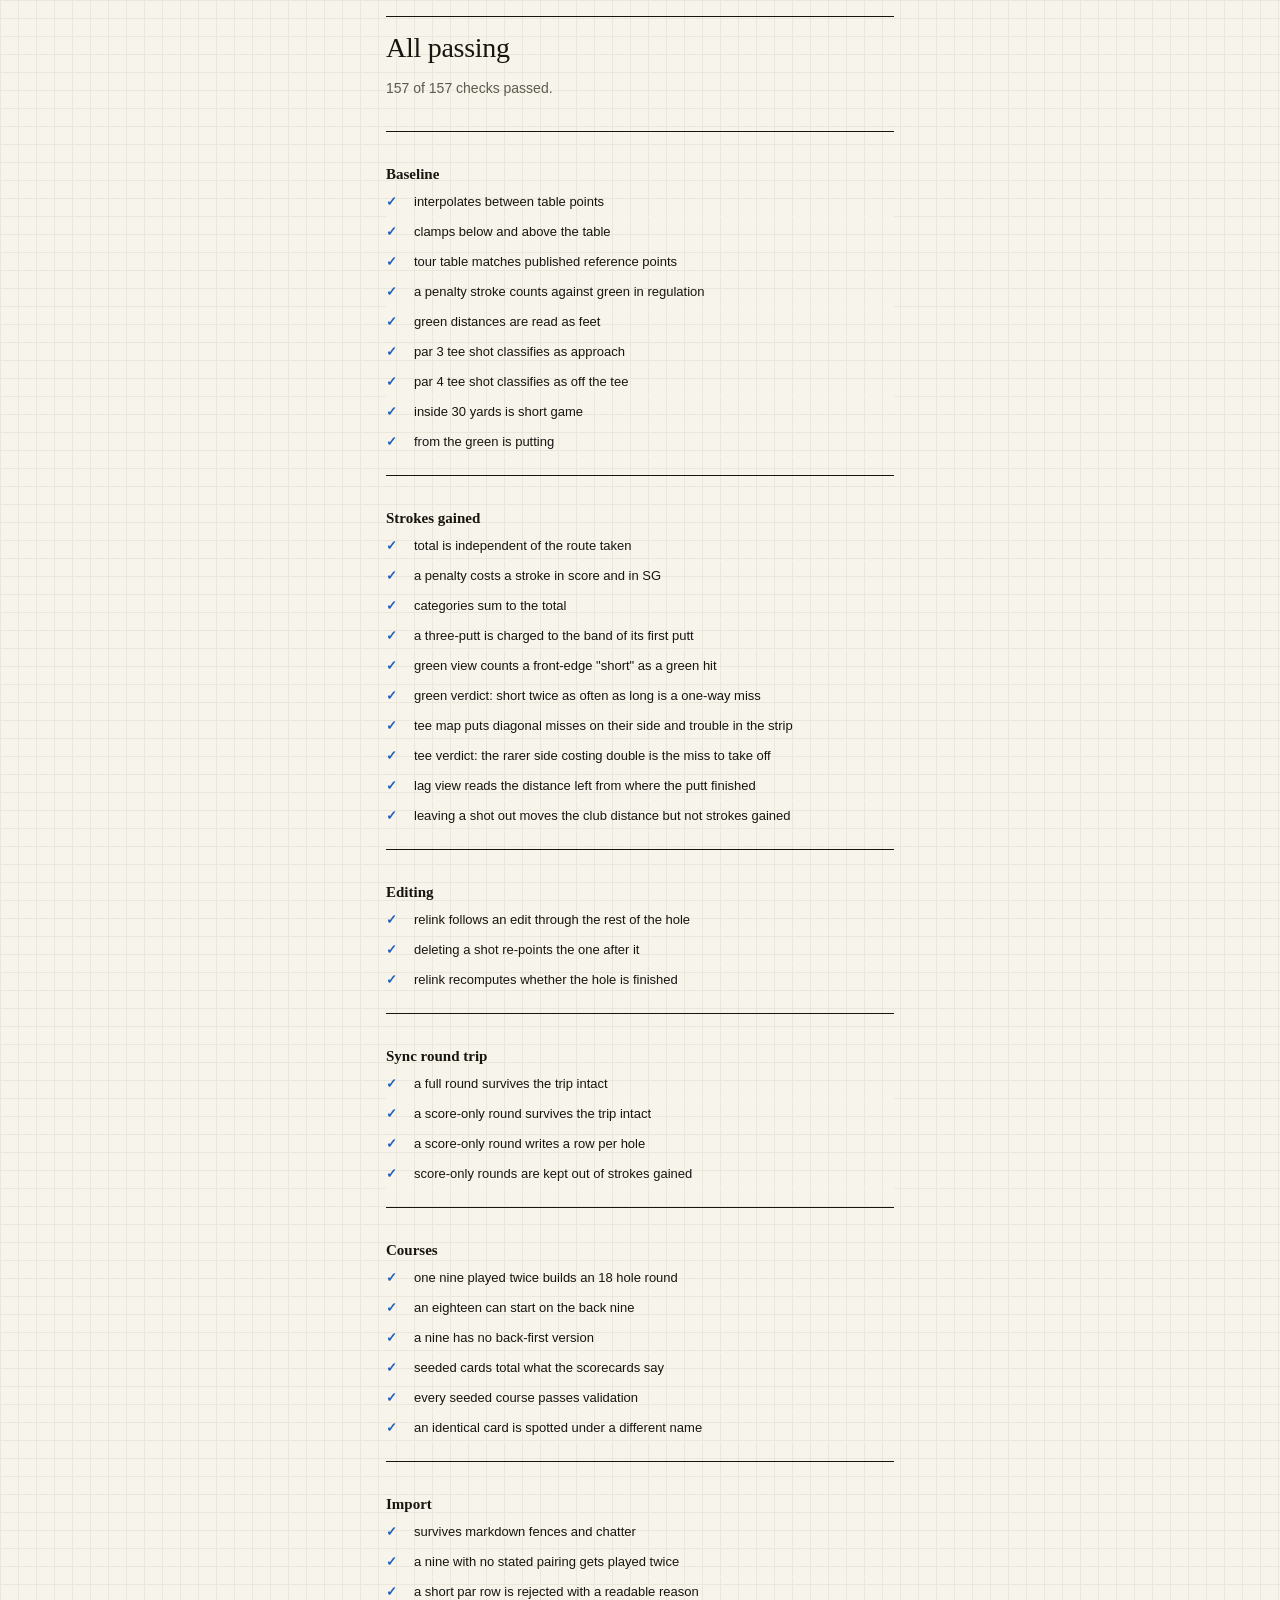
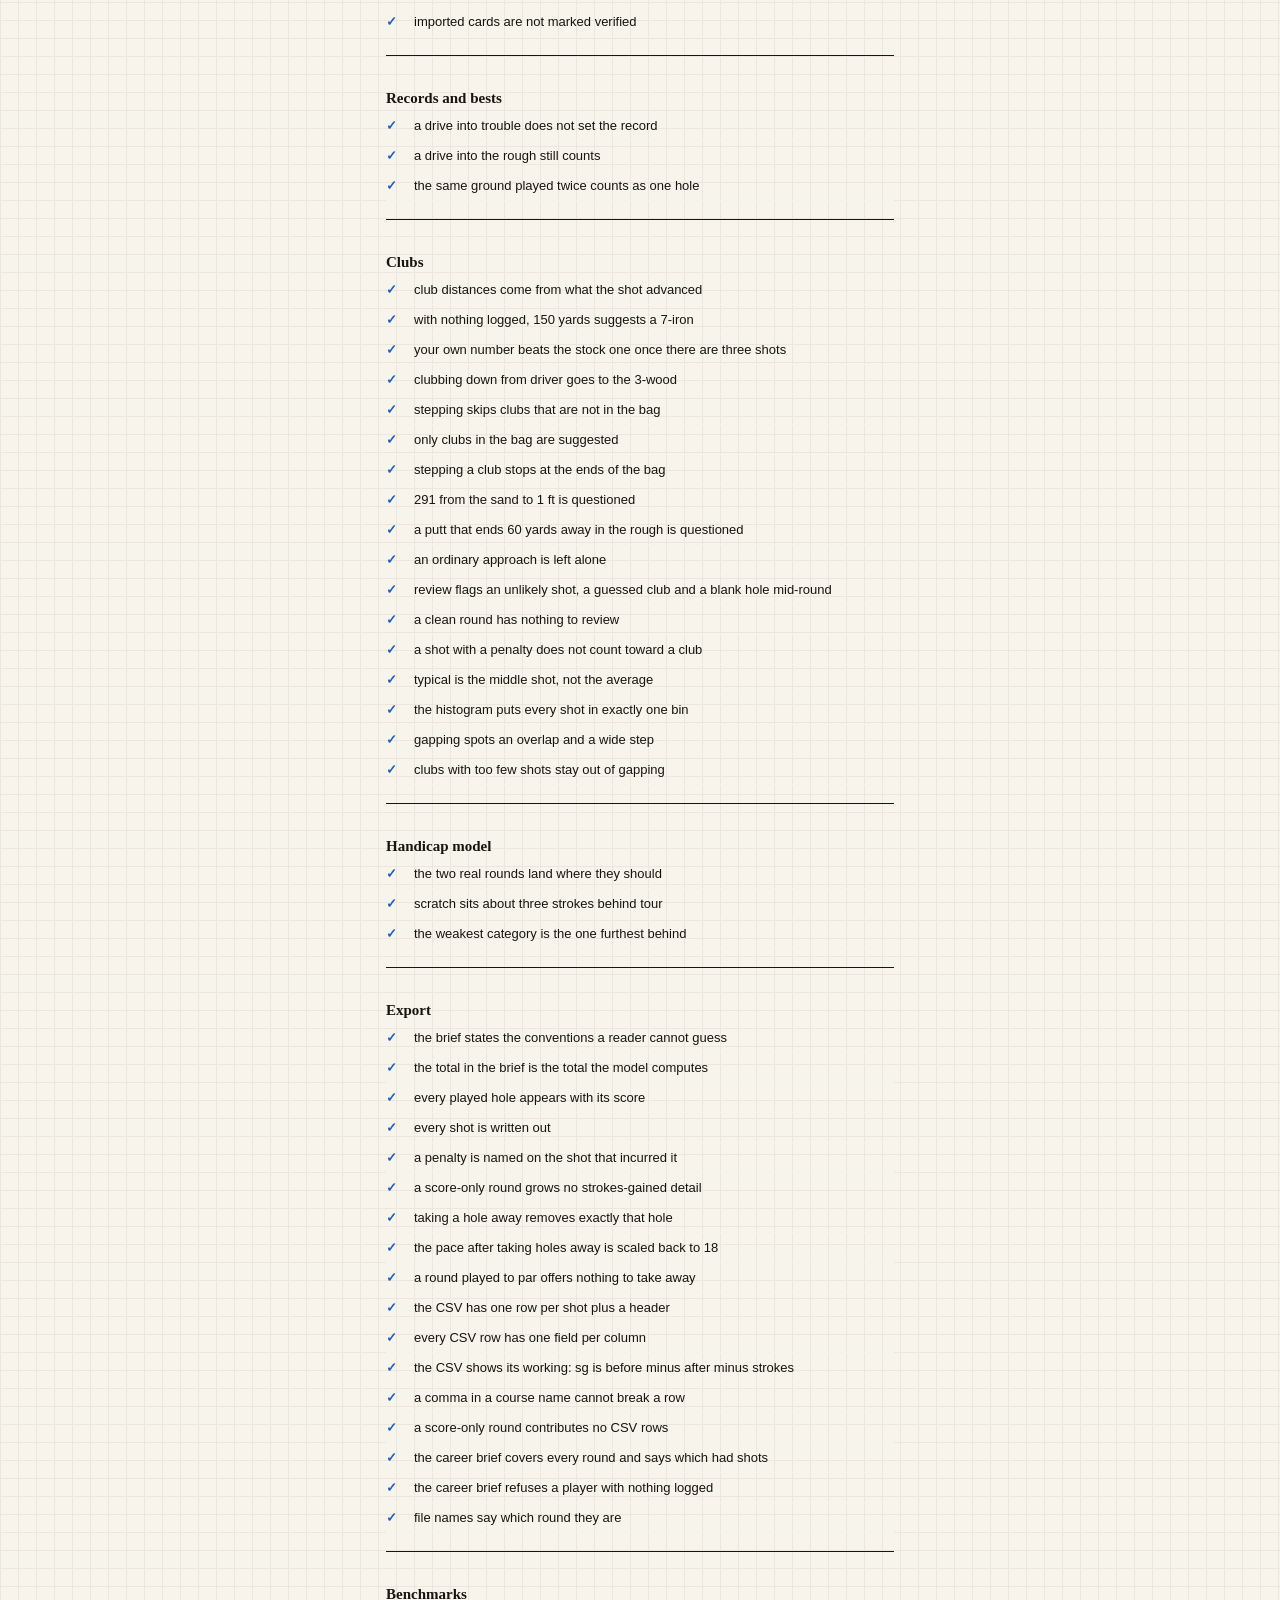
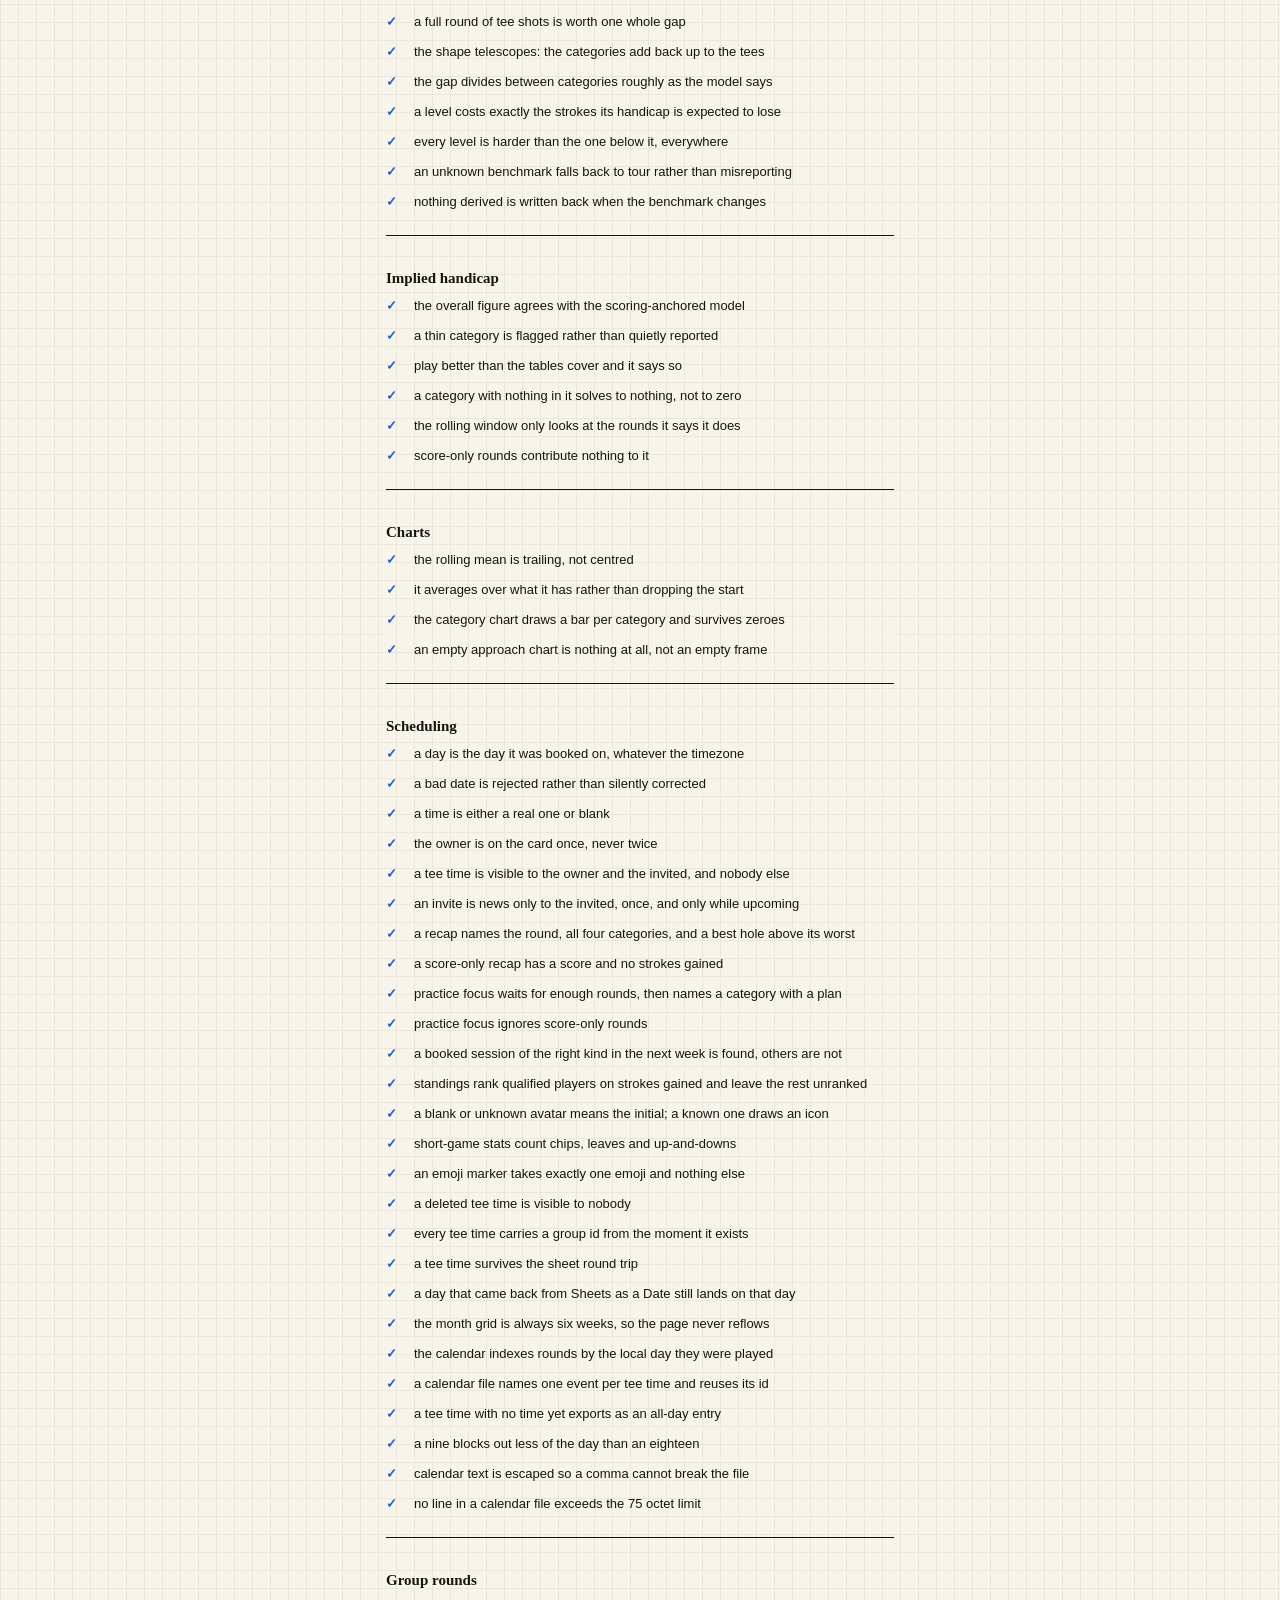
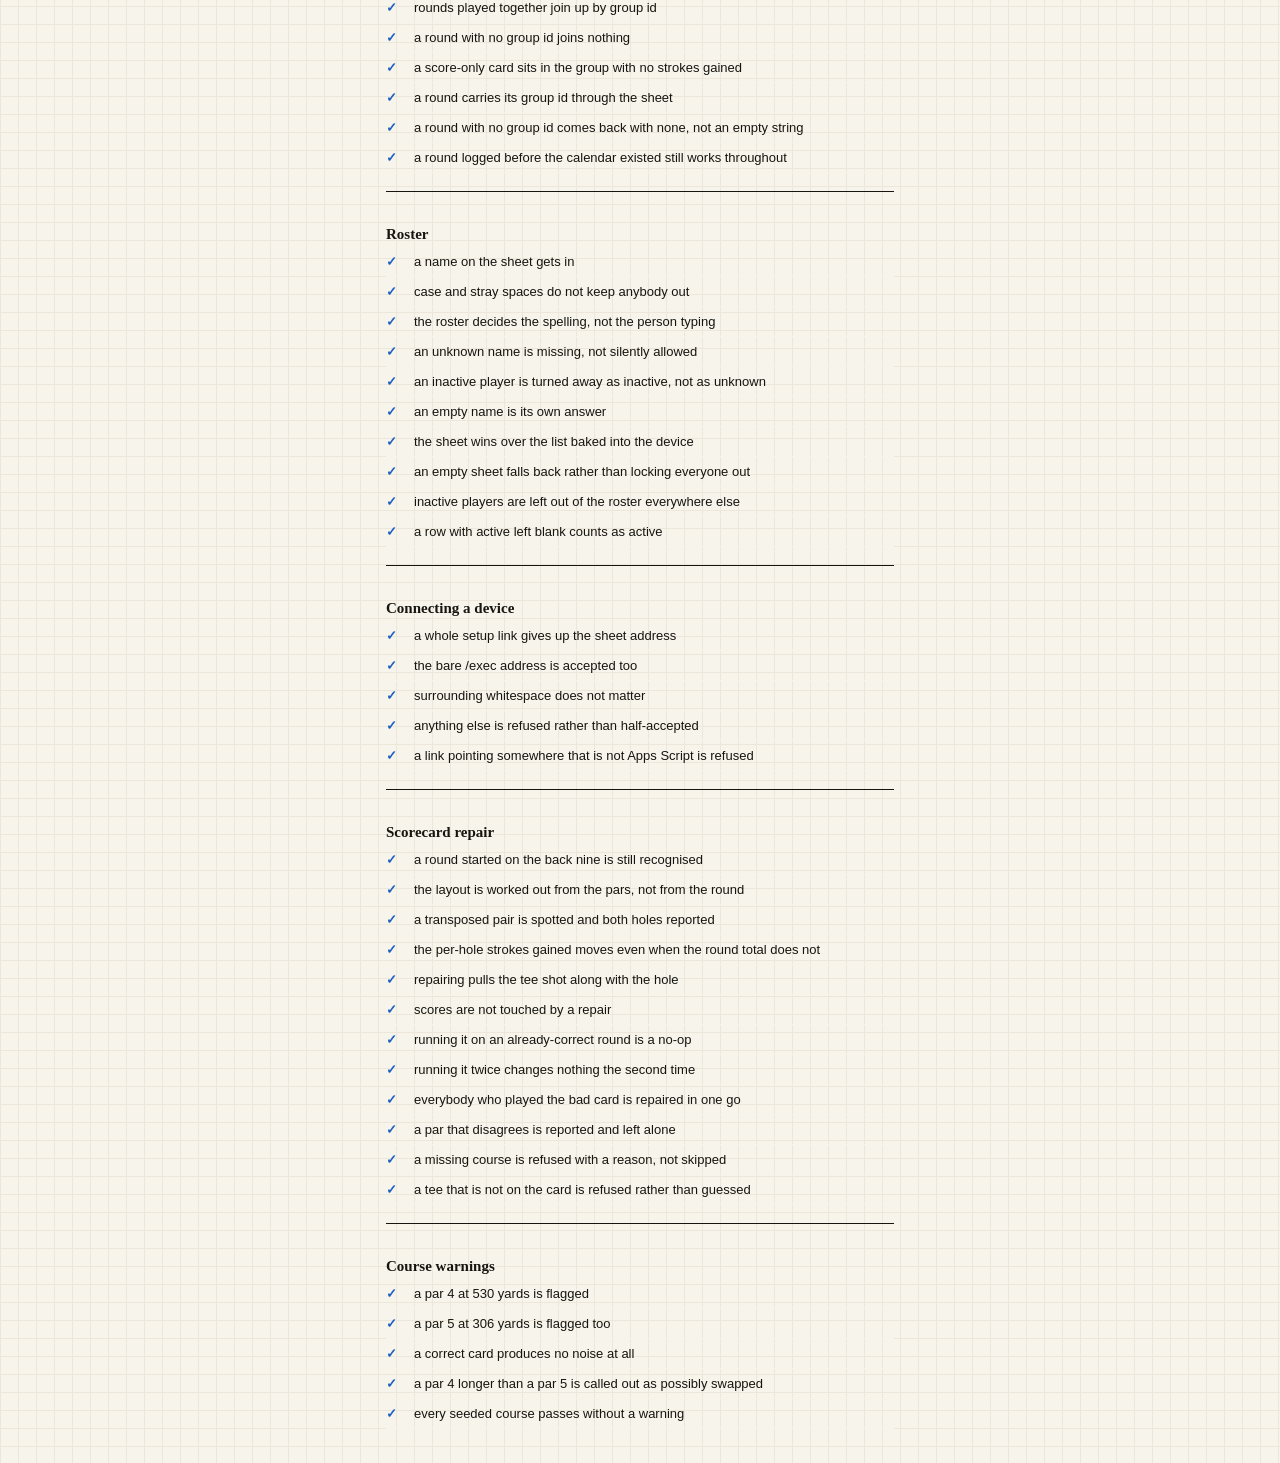
==== commit df44c28f: "Let an eighteen start on the 10th, from Play or a tee time Frost delays thaw the back nine first and" ====
--- a/tests.html
+++ b/tests.html
@@ -435,6 +435,28 @@
   return eq(holes[9].yards, holes[0].yards, 'hole 10 yardage');
 });
 
+check('an eighteen can start on the back nine', () => {
+  const sa = SEED_COURSES.find((c) => c.id === 'seed_standrews');
+  const full = C.playOptions(sa).find((o) => o.holeCount === 18);
+  if (!full) return 'no eighteen on St Andrews';
+  const back = C.findPlayOption(sa, `${full.key}:back`);
+  if (!back) return 'back-first key not found';
+  const usual = C.buildRoundHoles(sa, full, 'Black');
+  const holes = C.buildRoundHoles(sa, back, 'Black');
+  if (holes[0].hole !== 1) return `numbered from ${holes[0].hole}`;
+  if (holes[0].sourceNine !== usual[9].sourceNine || holes[0].sourceHole !== usual[9].sourceHole) {
+    return `first hole is ${holes[0].sourceNine} ${holes[0].sourceHole}`;
+  }
+  if (holes[9].sourceHole !== usual[0].sourceHole) return `tenth hole is ${holes[9].sourceHole}`;
+  return C.backFirstOption(back) === null ? null : 'reversed twice';
+});
+
+check('a nine has no back-first version', () => {
+  const sa = SEED_COURSES.find((c) => c.id === 'seed_standrews');
+  const nine = C.playOptions(sa).find((o) => o.holeCount === 9);
+  return C.findPlayOption(sa, `${nine.key}:back`) === null ? null : 'a nine was reversed';
+});
+
 check('seeded cards total what the scorecards say', () => {
   const gardner = SEED_COURSES.find((c) => c.id === 'seed_gardner');
   const blue = C.nineYardage(gardner.nines[0], 'Blue');
@@ -1595,6 +1617,17 @@
   return r;
 }
 
+check('a round started on the back nine is still recognised', () => {
+  const sa = JSON.parse(JSON.stringify(SEED_COURSES.find((c) => c.id === 'seed_standrews')));
+  const full = C.playOptions(sa).find((o) => o.holeCount === 18);
+  const back = C.backFirstOption(full);
+  const r = roundOf(C.buildRoundHoles(sa, back, 'Black').map((h) => ({ par: h.par, yards: h.yards, shots: [] })));
+  r.teeName = 'Black';
+  const found = RP.inferPlayOption(sa, r);
+  if (found.status !== 'exact') return `status ${found.status}`;
+  return eq(found.option.key, back.key, 'layout');
+});
+
 check('the layout is worked out from the pars, not from the round', () => {
   // It has to be, because sourceNine and layout do not survive the
   // sheet — anybody else's round arrives without them, and those are
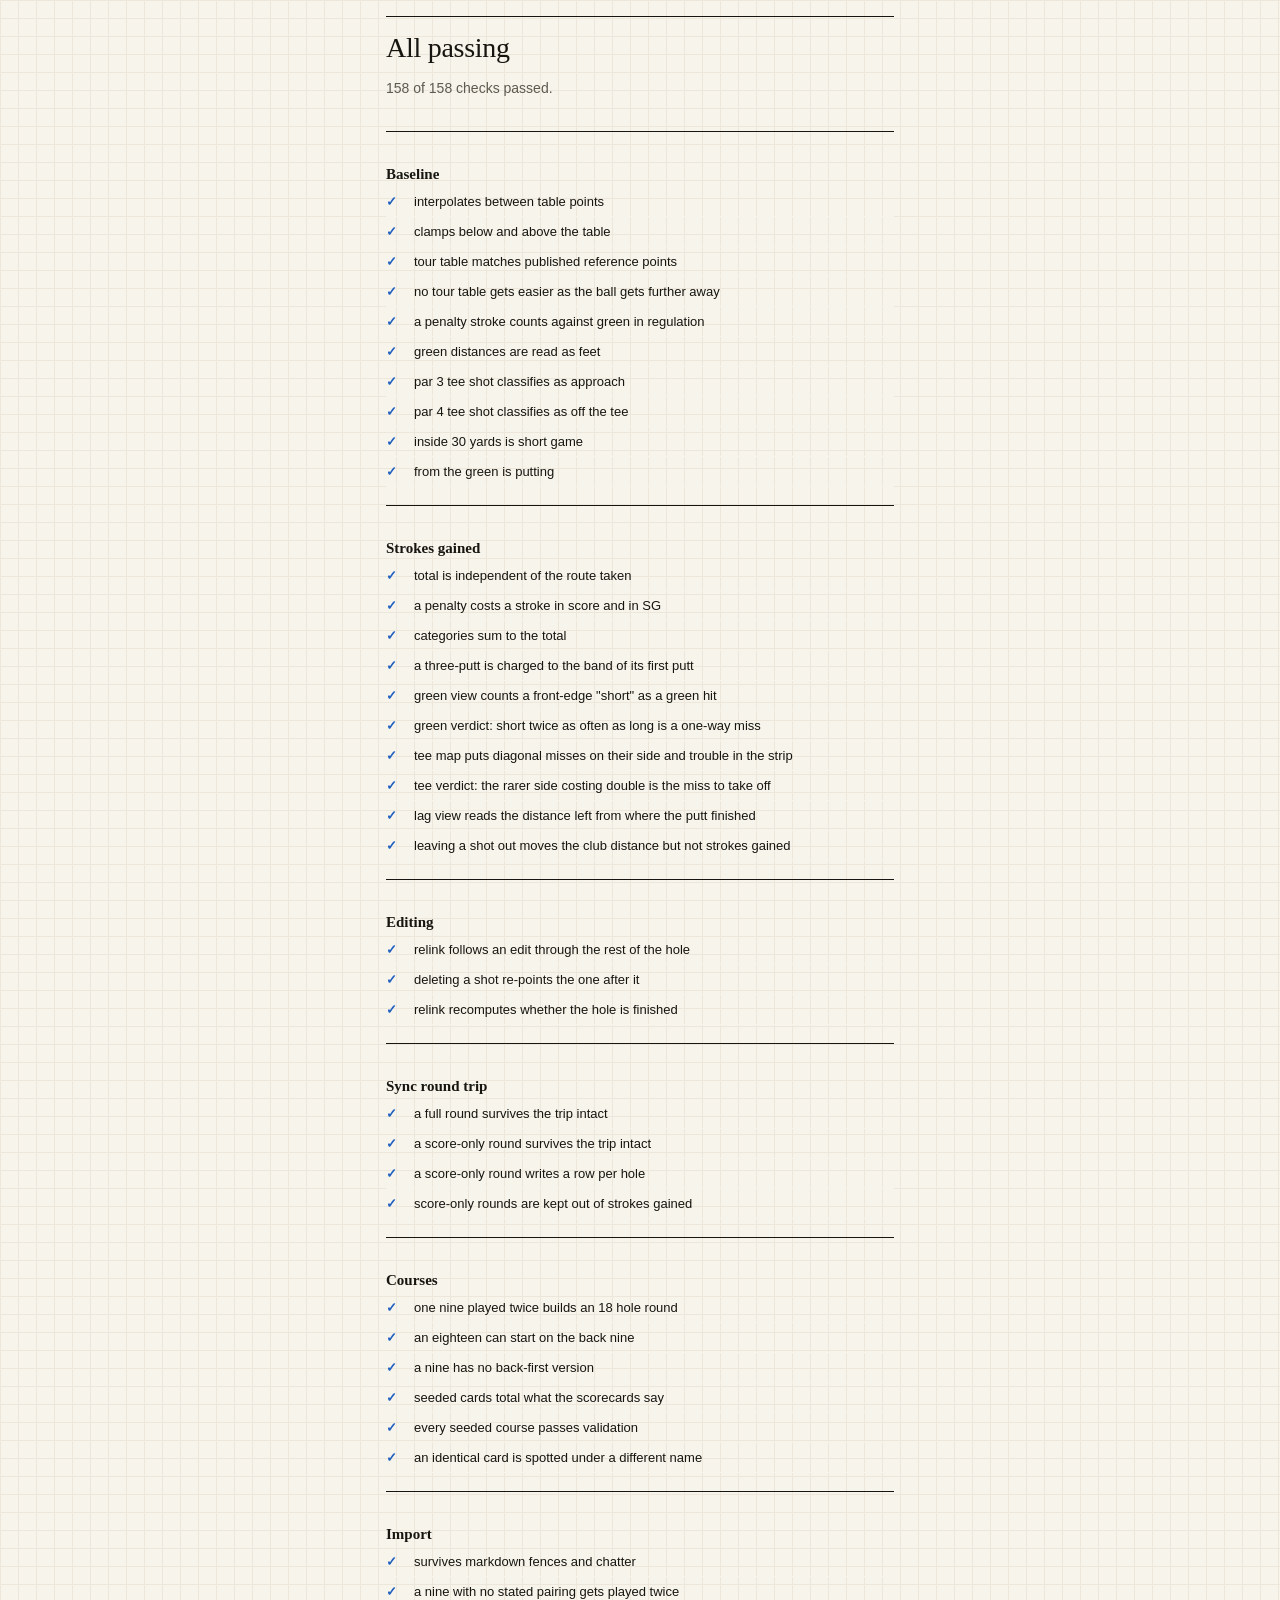
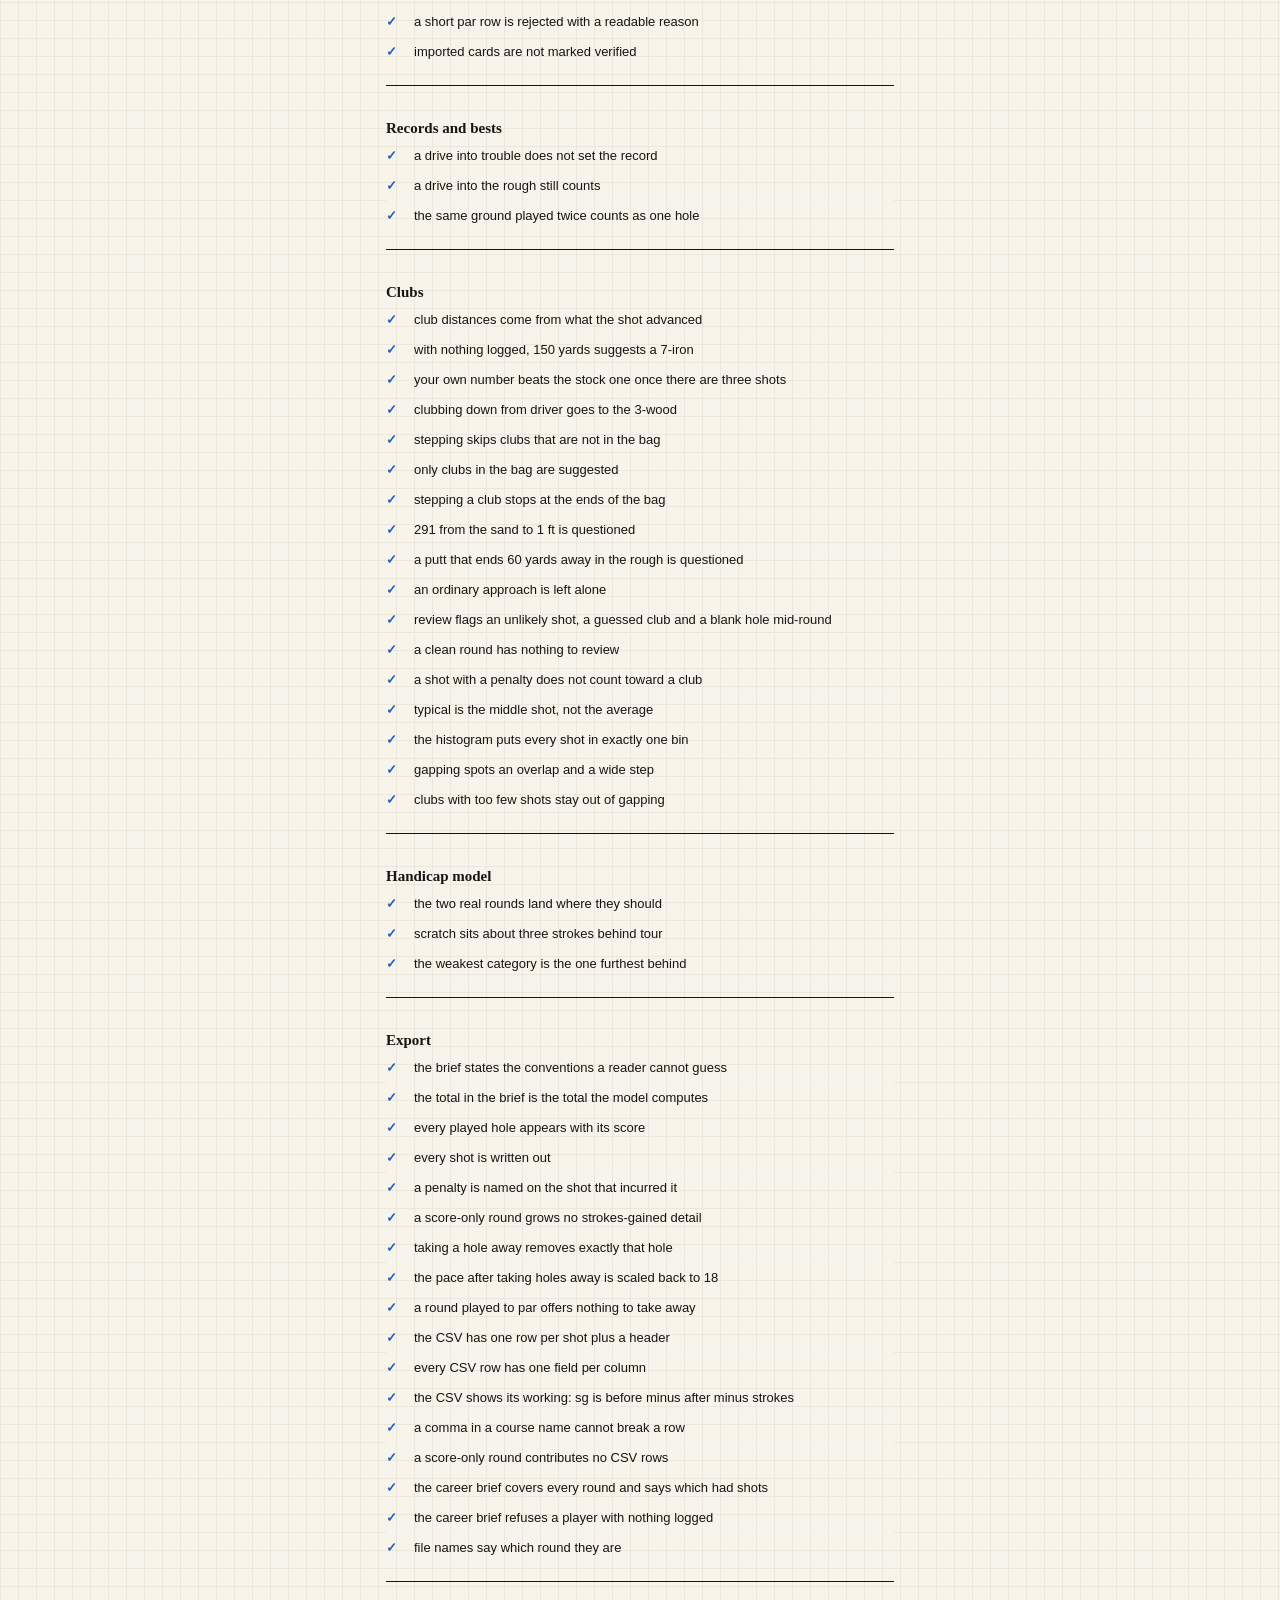
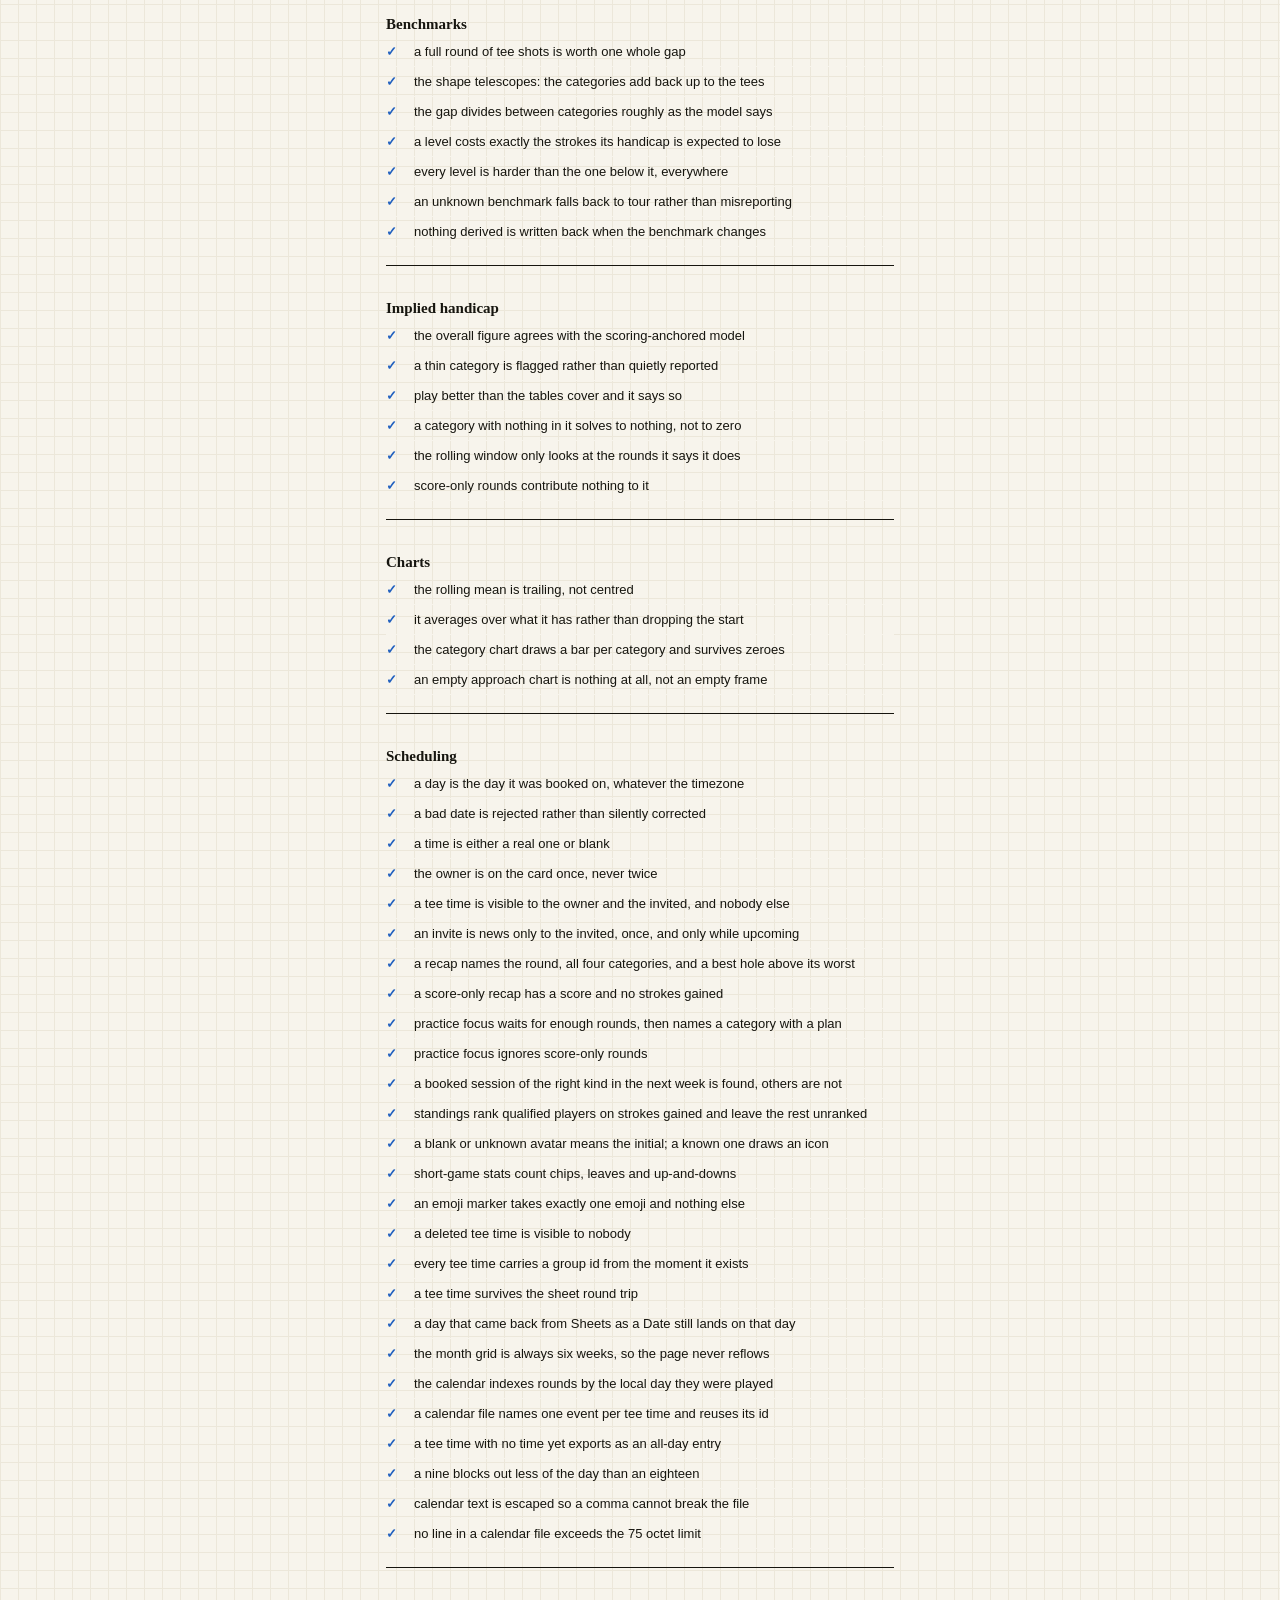
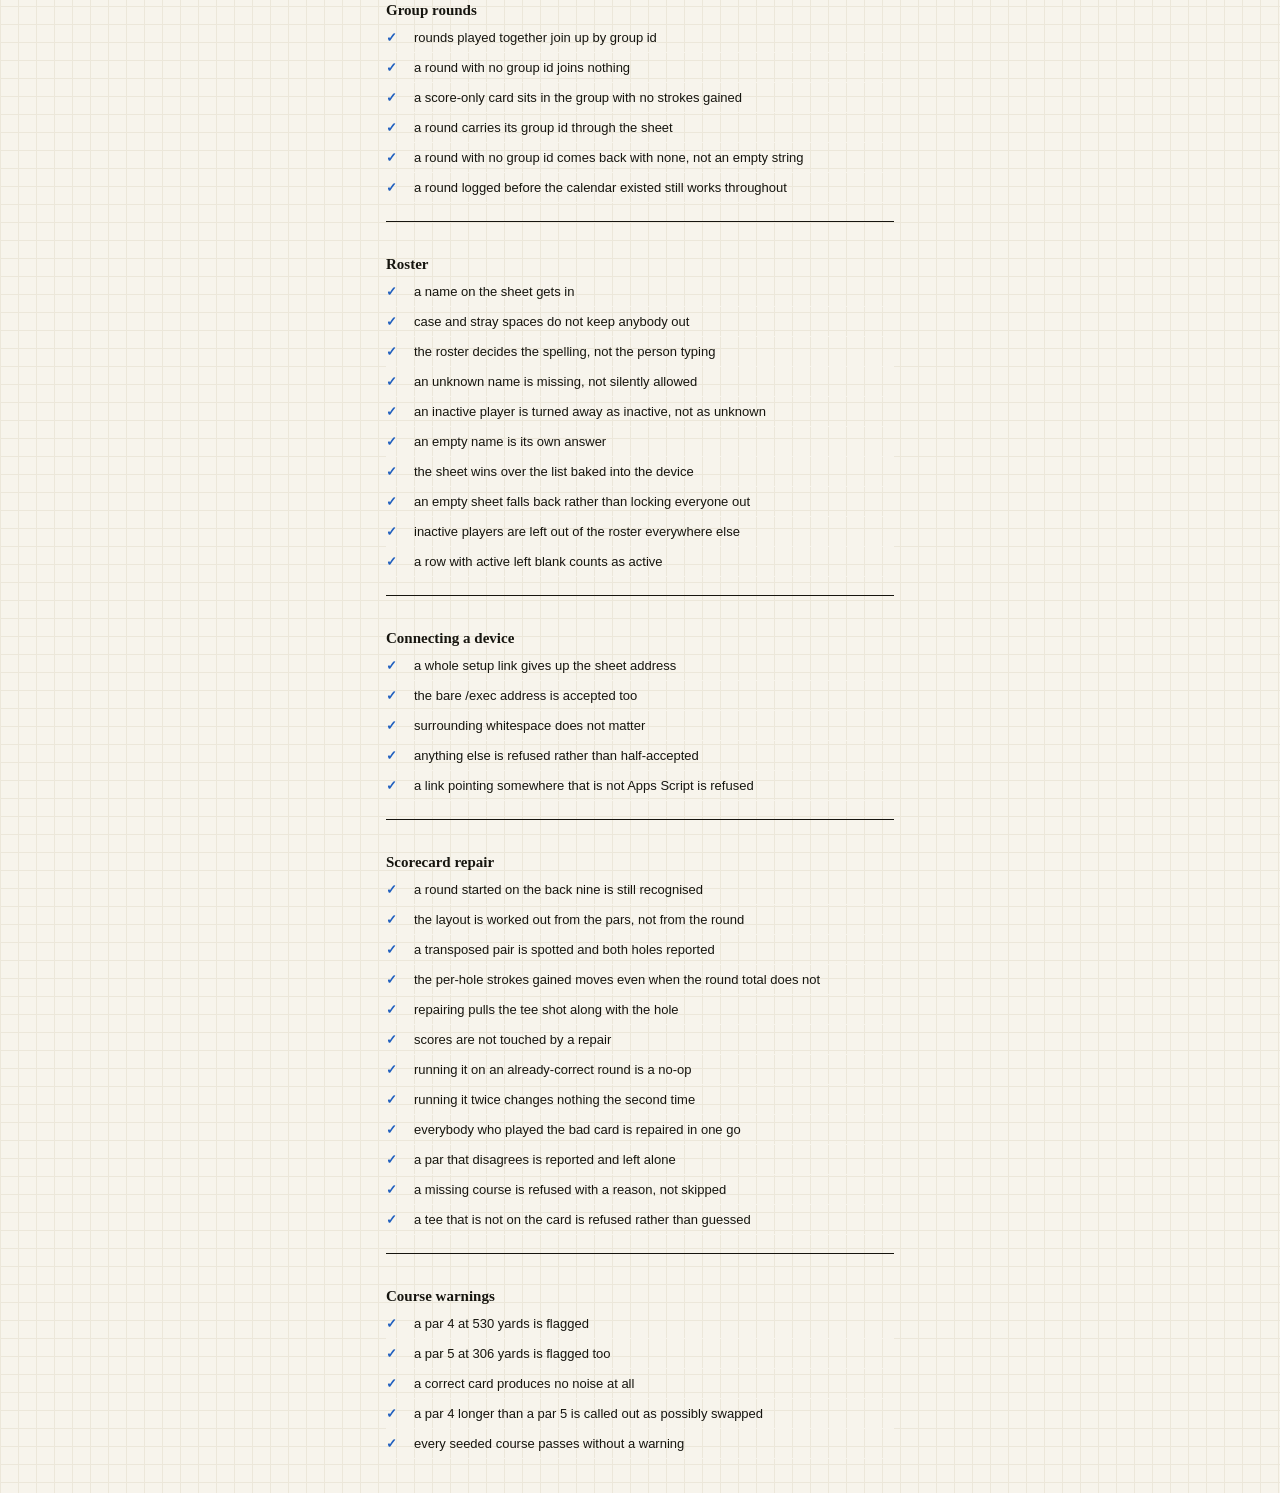
==== commit 69c971d7: "Hold the 140y tee value at 2.99 and test that no table dips with distance The published 2.97 sits be" ====
--- a/tests.html
+++ b/tests.html
@@ -145,6 +145,18 @@
   return off.length ? off.map(([l, d, w]) => `${l} ${d}: ${B.expectedStrokes(l, d)} not ${w}`).join('; ') : null;
 });
 
+check('no tour table gets easier as the ball gets further away', () => {
+  // Catches what pinned reference points cannot: a slip between them.
+  const problems = [];
+  Object.entries(B.BASELINES.tour).forEach(([lie, rows]) => {
+    for (let i = 1; i < rows.length; i++) {
+      if (rows[i][0] <= rows[i - 1][0]) problems.push(`${lie} ${rows[i][0]} out of order`);
+      if (rows[i][1] < rows[i - 1][1]) problems.push(`${lie} ${rows[i][0]} drops to ${rows[i][1]}`);
+    }
+  });
+  return problems.length ? problems.join('; ') : null;
+});
+
 check('a penalty stroke counts against green in regulation', () => {
   const hole = (shots) => ({ holes: [{ par: 4, shots }] });
   const tee = { startLie: 'tee', startDist: 400, endLie: 'fairway', endDist: 150 };
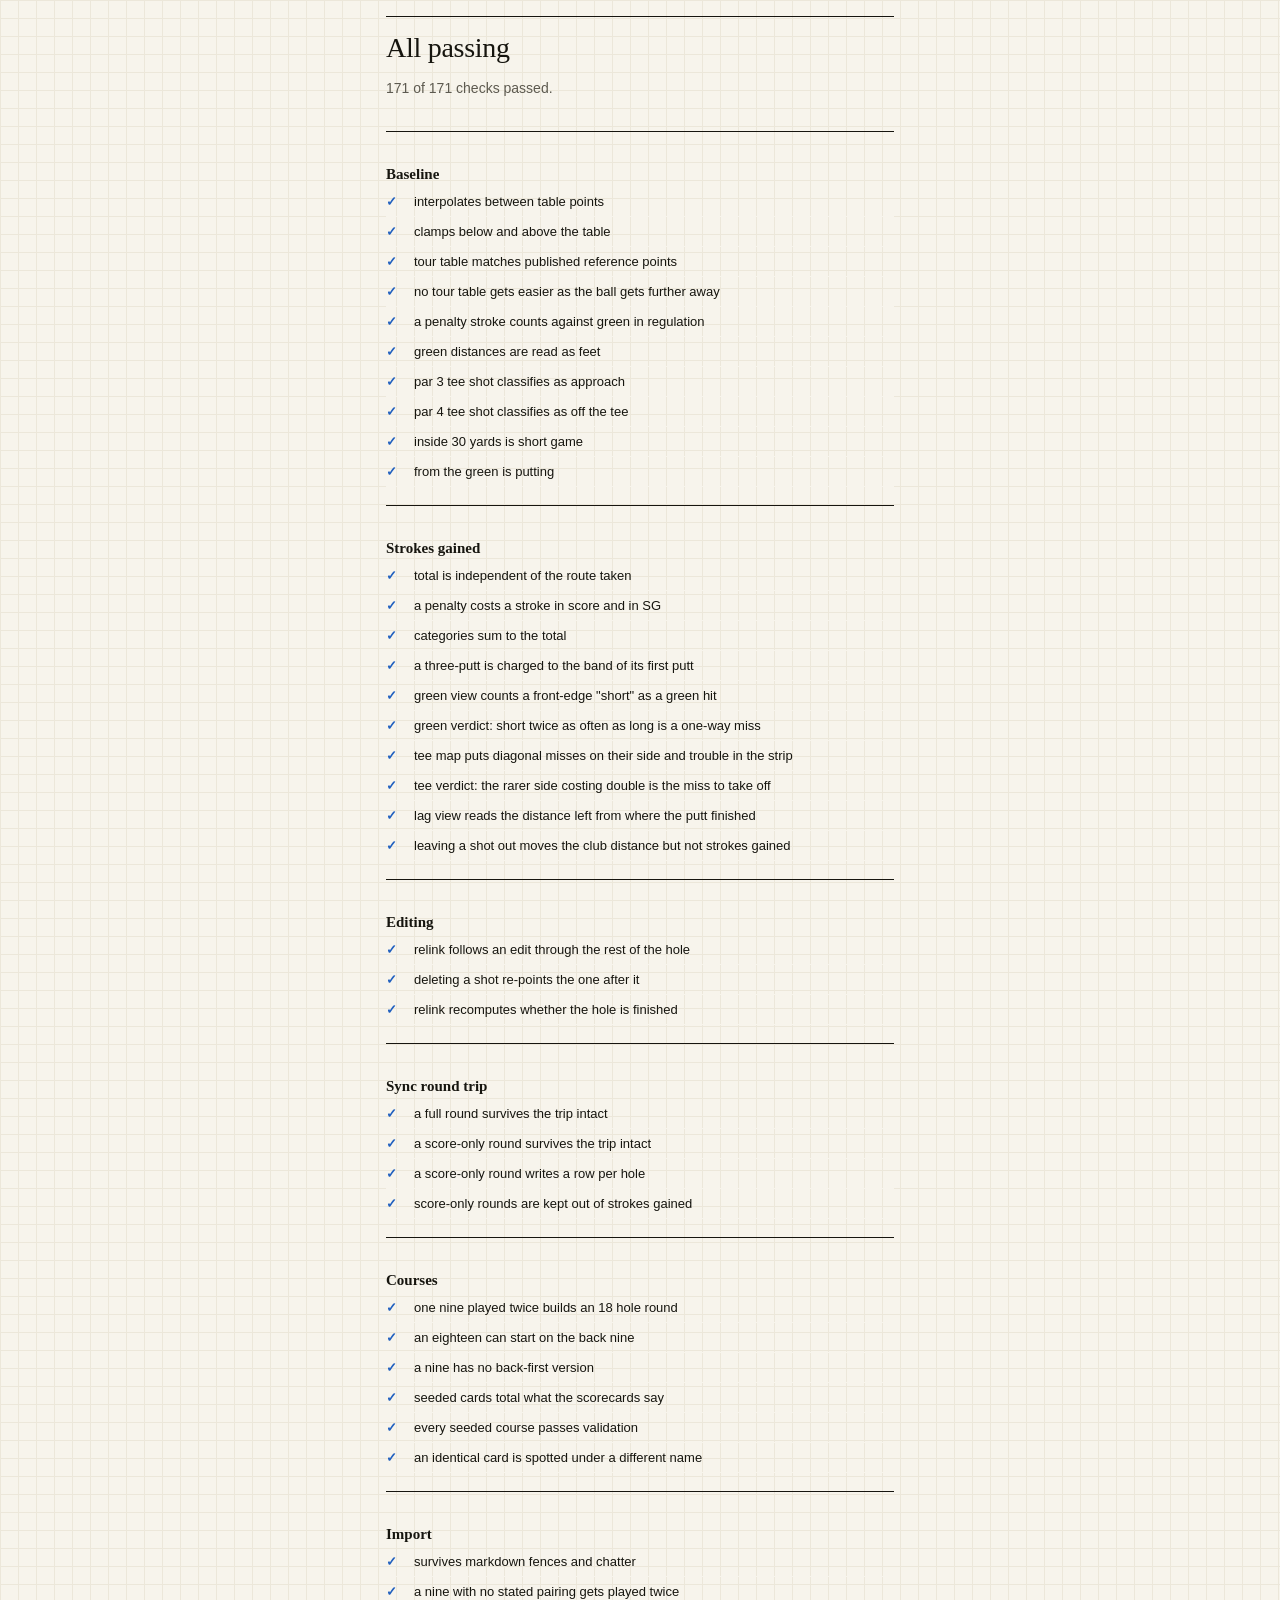
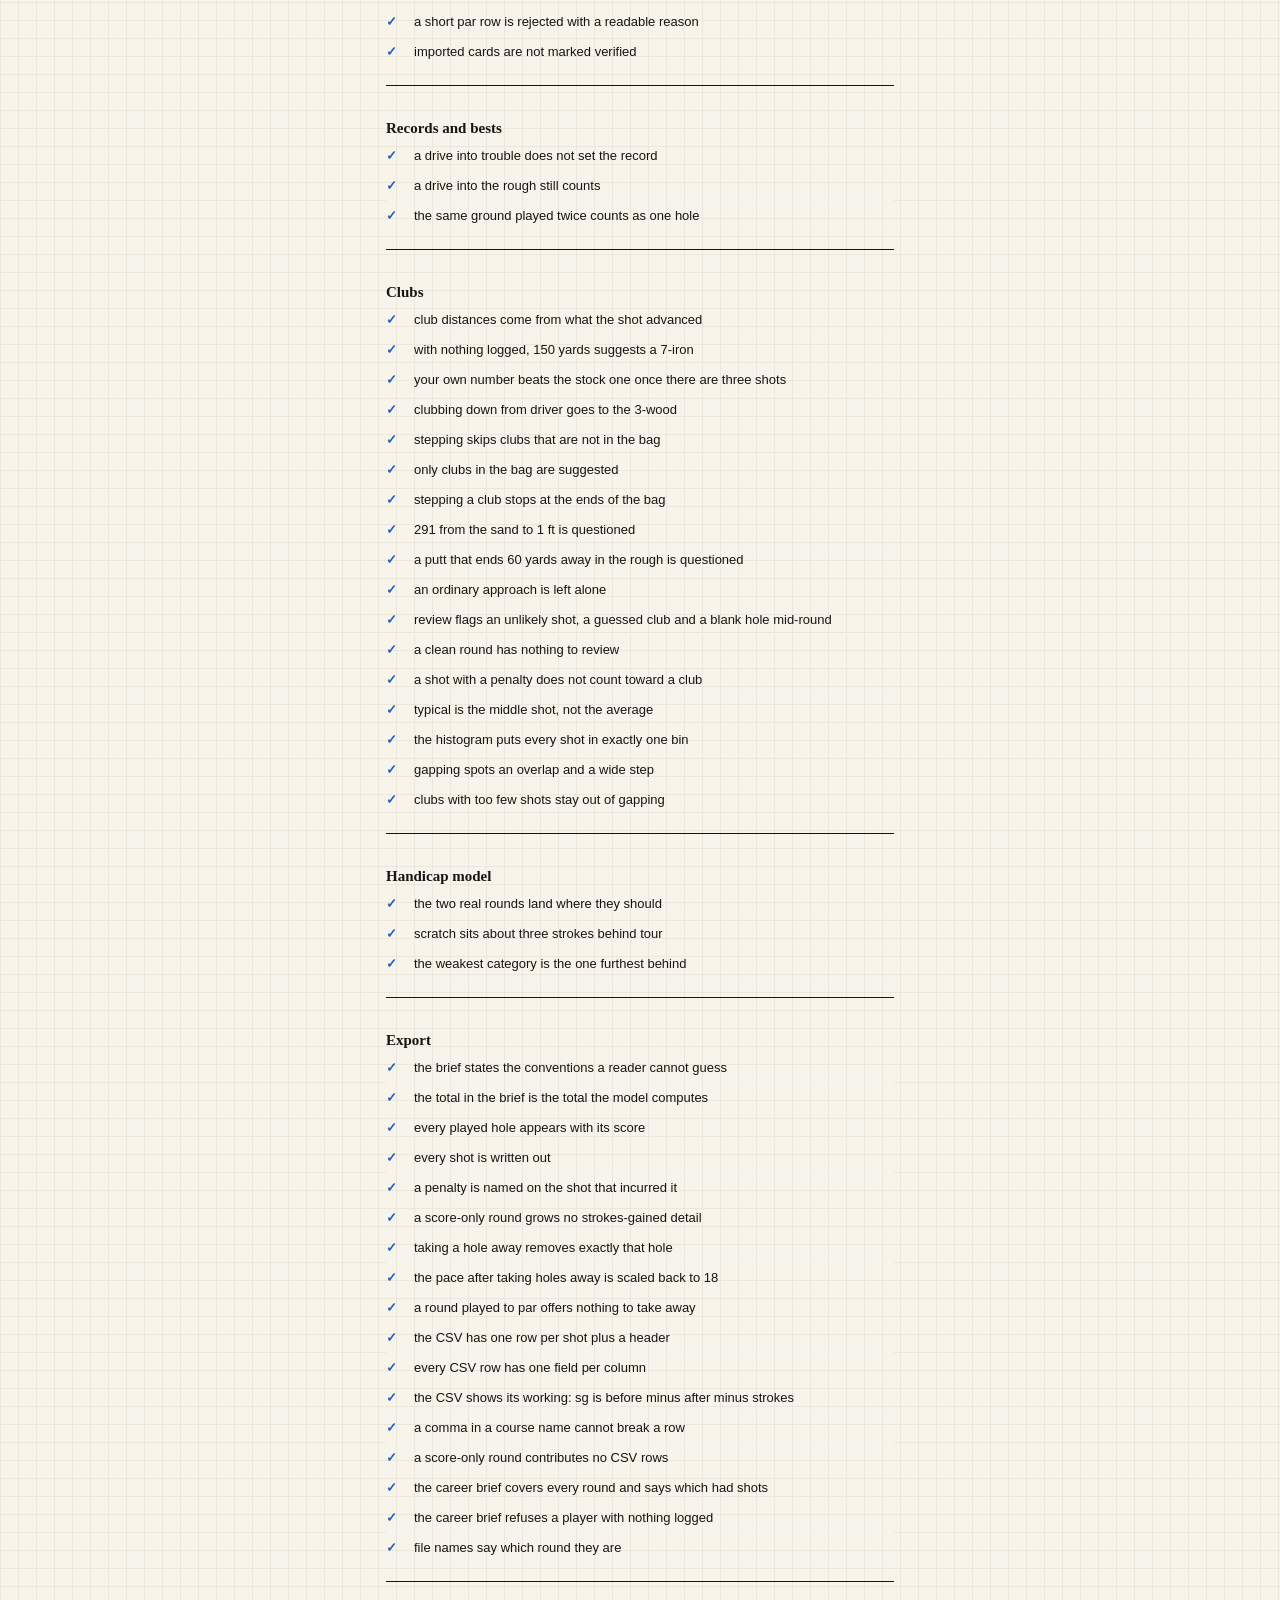
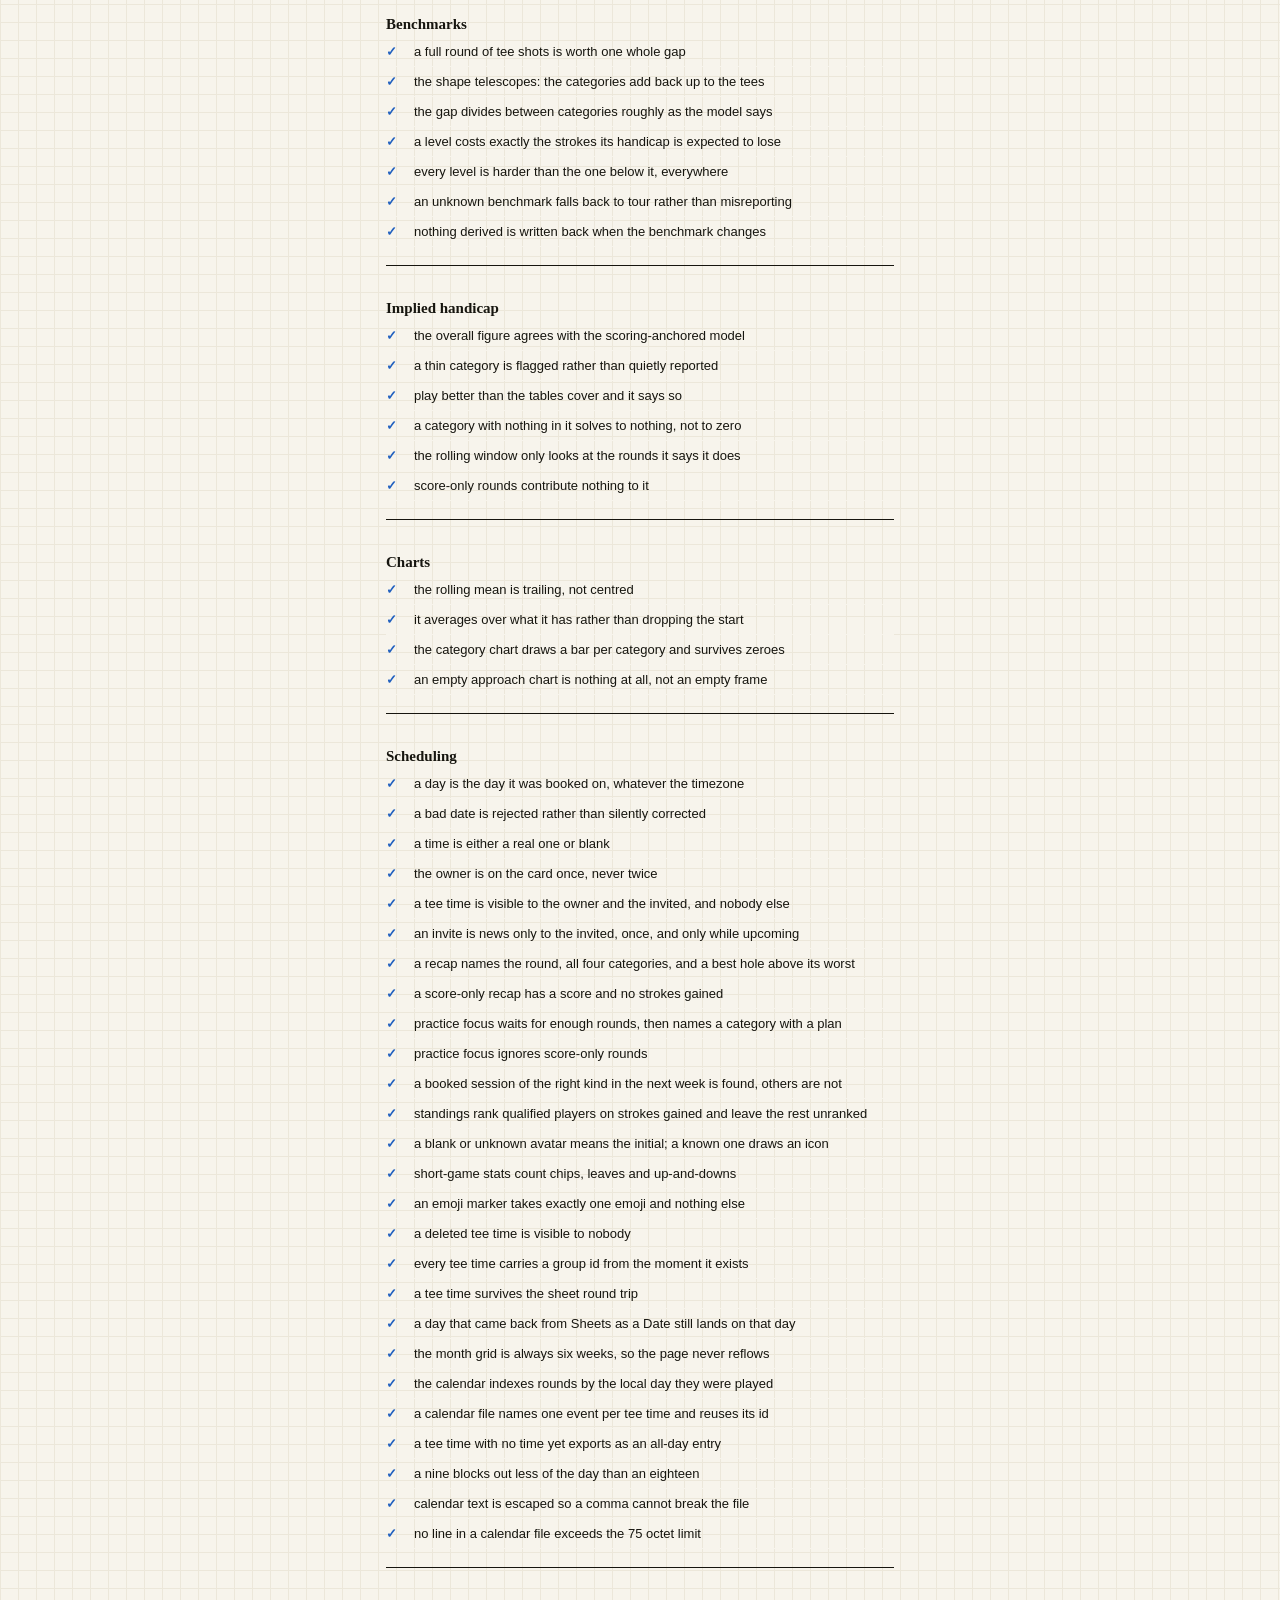
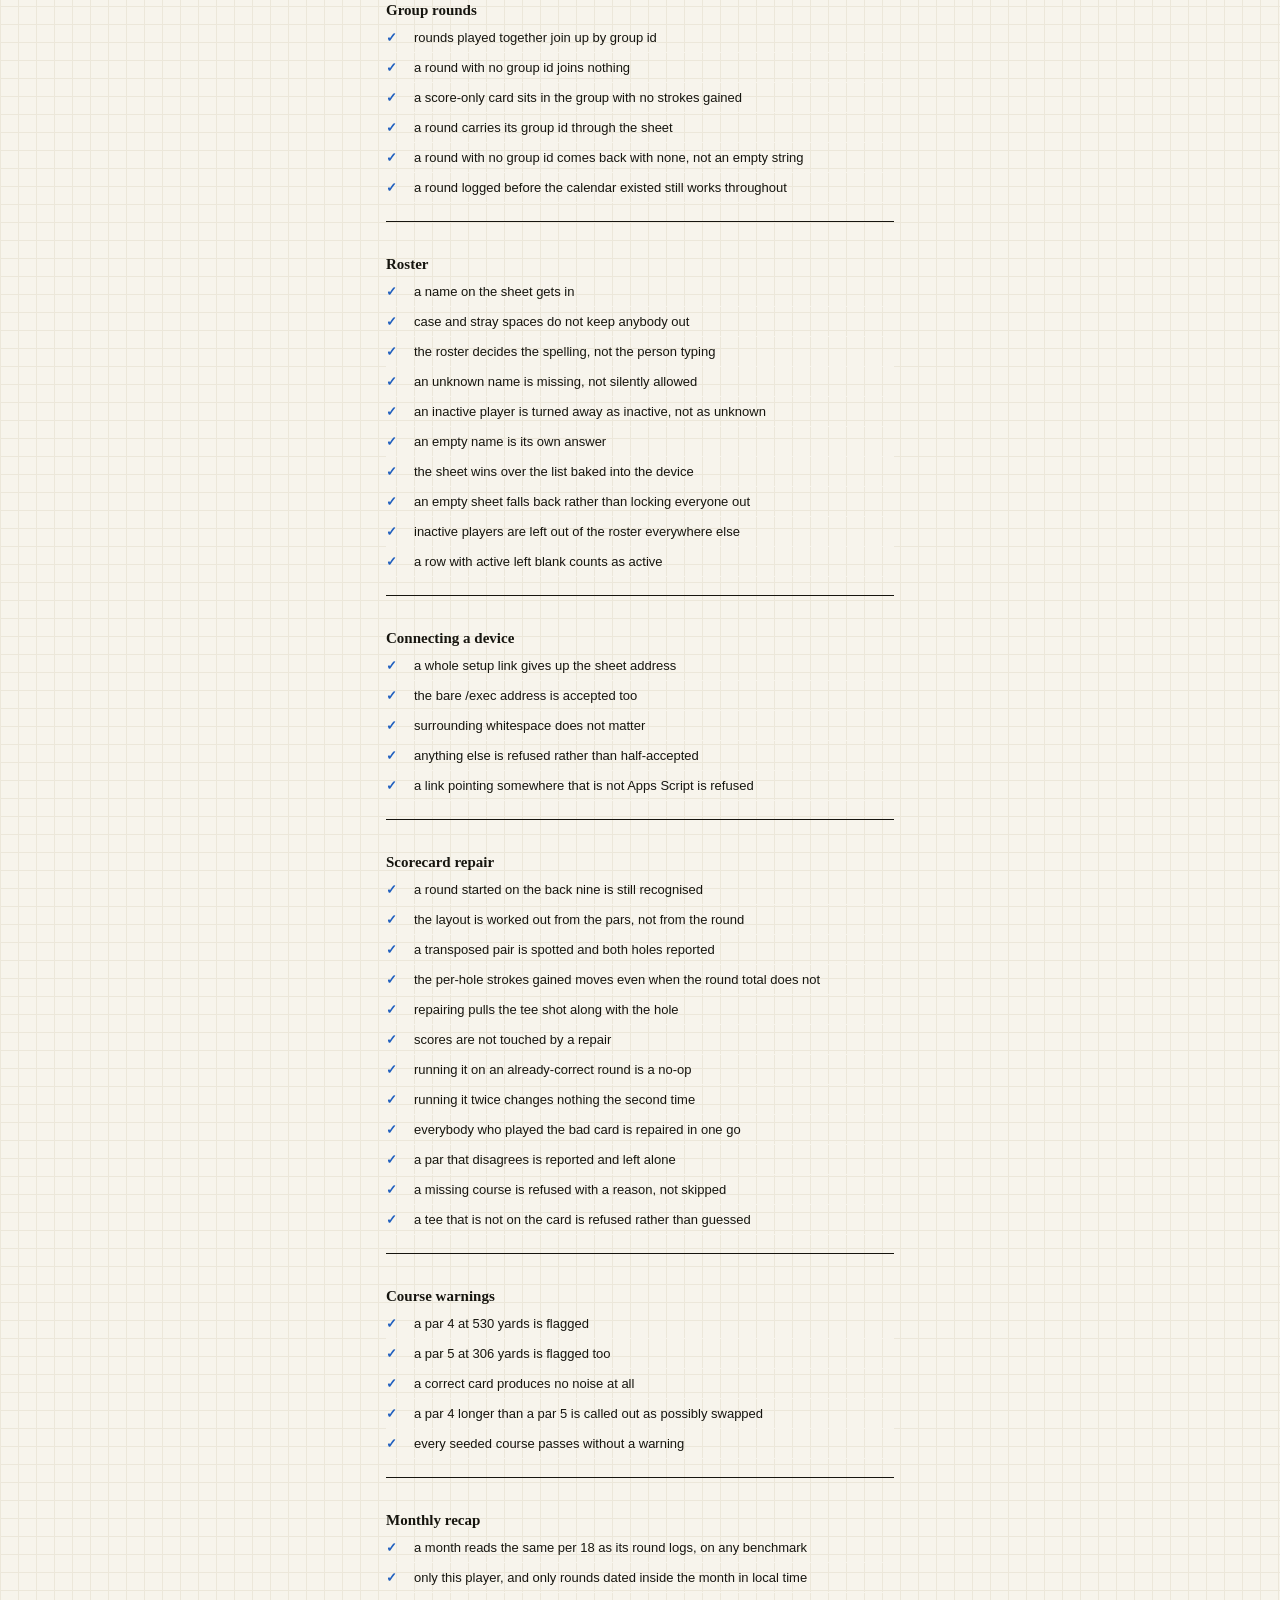
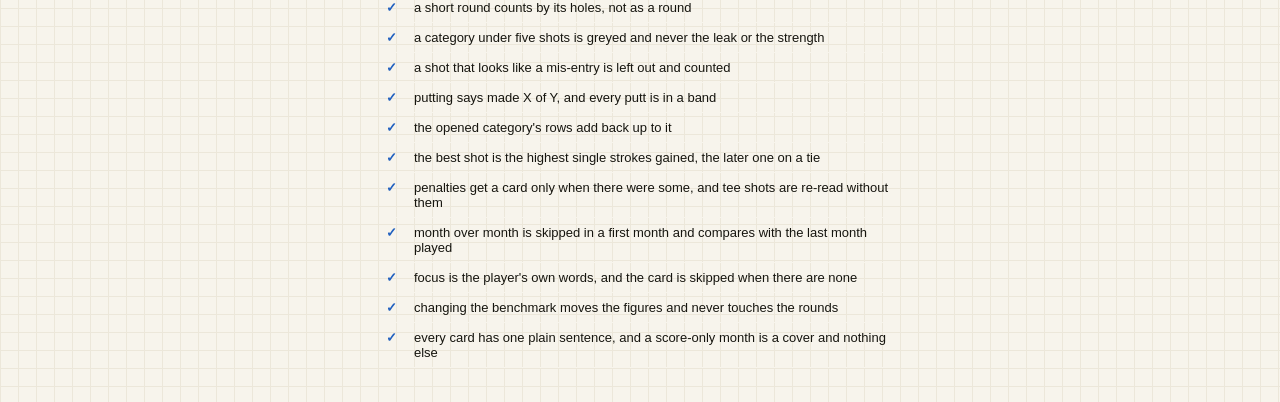
==== commit 866c6c47: "Work a player's month out as one plain object, ready for recap cards buildRecap reads the rounds on " ====
--- a/tests.html
+++ b/tests.html
@@ -39,6 +39,7 @@
 import * as SCH from './src/schedule.js';
 import * as CH from './src/charts.js';
 import * as RC from './src/recap.js';
+import * as MO from './src/monthly.js';
 import * as PR from './src/practice.js';
 import * as STD from './src/standings.js';
 import * as AV from './src/avatars.js';
@@ -1790,6 +1791,172 @@
   return noisy.length ? noisy.slice(0, 3).join(' | ') : null;
 });
 
+/* --- Monthly recap ------------------------------------------------- */
+
+suite('Monthly recap');
+
+/** A medium round on a given local day, for whoever is asked for. */
+function roundOn(year, month, day, player = 'Test', build = mediumRound) {
+  const r = build();
+  r.id = `r_${player}_${year}_${month}_${day}`;
+  r.player = player;
+  r.date = new Date(year, month - 1, day, 9, 0).toISOString();
+  return r;
+}
+
+const SEPT = [roundOn(2026, 9, 5), roundOn(2026, 9, 19)];
+
+check('a month reads the same per 18 as its round logs, on any benchmark', () => {
+  const problems = [];
+  ['tour', 10, 20].forEach((bm) => {
+    const recap = MO.buildRecap(SEPT, 'Test', '2026-09', bm);
+    const holes = SEPT.reduce((n, r) => n + M.playedHoles(r).length, 0);
+    ['ott', 'app', 'arg', 'putt', 'total'].forEach((c) => {
+      const want = (SEPT.reduce((s, r) => s + M.roundTotals(r, bm)[c], 0) / holes) * 18;
+      if (!near(recap.sg.per18[c], want, 1e-9)) problems.push(`${bm} ${c}: ${recap.sg.per18[c]} not ${want}`);
+    });
+  });
+  return problems.join('; ') || null;
+});
+
+check('only this player, and only rounds dated inside the month in local time', () => {
+  const lateSept = roundOn(2026, 9, 30);
+  lateSept.date = new Date(2026, 8, 30, 23, 30).toISOString();
+  const earlyOct = roundOn(2026, 10, 1);
+  earlyOct.date = new Date(2026, 9, 1, 0, 30).toISOString();
+  const all = [...SEPT, lateSept, earlyOct, roundOn(2026, 9, 12, 'Manny'), roundOn(2026, 8, 20)];
+  const recap = MO.buildRecap(all, 'Test', '2026-09');
+  if (recap.cover.rounds !== 3) return `${recap.cover.rounds} rounds in September`;
+  const manny = MO.buildRecap(all, 'Manny', '2026-09');
+  if (manny.cover.rounds !== 1 || manny.player !== 'Manny') return 'Manny picked up somebody else\'s rounds';
+  if (MO.monthOf('2026-09-01') !== '2026-09') return 'a bare day key slipped a month';
+  return eq(MO.recapMonths(all, 'Test').join(), '2026-10,2026-09,2026-08', 'months');
+});
+
+check('a short round counts by its holes, not as a round', () => {
+  const one = MO.buildRecap([SEPT[0]], 'Test', '2026-09');
+  const two = MO.buildRecap(SEPT, 'Test', '2026-09');
+  if (two.cover.holes !== 8) return `${two.cover.holes} holes`;
+  return near(one.sg.per18.total, two.sg.per18.total, 1e-9) ? null : 'per 18 moved with the number of rounds';
+});
+
+check('a category under five shots is greyed and never the leak or the strength', () => {
+  const recap = MO.buildRecap(SEPT, 'Test', '2026-09');
+  if (!recap.sg.thin.arg || recap.sg.shots.arg !== 2) return `short game: ${recap.sg.shots.arg} shots, thin ${recap.sg.thin.arg}`;
+  if (recap.leak.key === 'arg' || recap.strength.key === 'arg') return 'picked the thin category';
+  if (recap.leak.key === recap.strength.key) return 'leak and strength are the same category';
+  const eligible = ['ott', 'app', 'putt'];
+  const low = Math.min(...eligible.map((c) => recap.sg.per18[c]));
+  const high = Math.max(...eligible.map((c) => recap.sg.per18[c]));
+  if (recap.sg.per18[recap.leak.key] !== low) return 'leak is not the lowest';
+  return recap.sg.per18[recap.strength.key] === high ? null : 'strength is not the highest';
+});
+
+check('a shot that looks like a mis-entry is left out and counted', () => {
+  const odd = roundOn(2026, 9, 25, 'Test', () => roundOf([
+    { par: 4, yards: 380, shots: [
+      shot('tee', 380, 'fairway', 60),
+      shot('fairway', 60, 'rough', 85),
+      shot('rough', 85, 'green', 10),
+      shot('green', 10, null, null, { holed: true })] },
+  ]));
+  const recap = MO.buildRecap([odd], 'Test', '2026-09');
+  if (recap.cover.skipped !== 1) return `${recap.cover.skipped} skipped`;
+  const hole = odd.holes[0];
+  const kept = hole.shots.filter((s, i) => i !== 1).reduce((s, sh) => s + M.shotSG(sh, 4).sg, 0);
+  if (!near(recap.sg.per18.total, kept * 18, 1e-9)) return 'the skipped shot still counted';
+  const dropped = shot('rough', 20, 'rough', 45, { penalty: 1 });
+  return M.flaggedShot(dropped) ? 'a penalty drop further back was flagged' : null;
+});
+
+check('putting says made X of Y, and every putt is in a band', () => {
+  const recap = MO.buildRecap(SEPT, 'Test', '2026-09');
+  const putting = [recap.leak, recap.strength].find((c) => c.key === 'putt')
+    || MO.buildRecap(SEPT, 'Test', '2026-09', 20).leak;
+  if (!putting || putting.key !== 'putt') return null; // not opened on this fixture
+  if (!putting.rows.every((r) => /^Made \d+ of \d+$/.test(r.text))) return putting.rows.map((r) => r.text).join(' | ');
+  const n = putting.rows.reduce((s, r) => s + r.n, 0);
+  return eq(n, recap.sg.shots.putt, 'putts in bands');
+});
+
+check('the opened category\'s rows add back up to it', () => {
+  const recap = MO.buildRecap(SEPT, 'Test', '2026-09');
+  return [recap.leak, recap.strength].map((c) => {
+    const sum = (c.rows.reduce((s, r) => s + r.sg, 0) / recap.sg.holes) * 18;
+    return near(sum, c.per18, 1e-9) ? null : `${c.key}: rows ${sum} not ${c.per18}`;
+  }).filter(Boolean).join('; ') || null;
+});
+
+check('the best shot is the highest single strokes gained, the later one on a tie', () => {
+  const recap = MO.buildRecap(SEPT, 'Test', '2026-09');
+  const best = recap.strength.bestShot;
+  let top = -Infinity;
+  SEPT[0].holes.forEach((h) => h.shots.forEach((s) => { top = Math.max(top, M.shotSG(s, h.par).sg); }));
+  if (!near(best.sg, top, 1e-9)) return `best ${best.sg}, expected ${top}`;
+  return eq(best.date, SEPT[1].date, 'date of the tied best shot');
+});
+
+check('penalties get a card only when there were some, and tee shots are re-read without them', () => {
+  if (MO.buildRecap(SEPT, 'Test', '2026-09').cards.includes('penalties')) return 'penalty card with no penalties';
+  const wet = roundOn(2026, 9, 26, 'Test', () => roundOf([
+    { par: 4, yards: 400, shots: [
+      shot('tee', 400, 'rough', 180, { penalty: 1 }),
+      shot('rough', 180, 'green', 20),
+      shot('green', 20, 'green', 2),
+      shot('green', 2, null, null, { holed: true })] },
+    { par: 4, yards: 380, shots: [
+      shot('tee', 380, 'fairway', 140),
+      shot('fairway', 140, 'green', 15),
+      shot('green', 15, null, null, { holed: true })] },
+  ]));
+  const p = MO.buildRecap([wet], 'Test', '2026-09').penalties;
+  if (!p || p.count !== 1 || p.strokes !== 1 || p.ottCount !== 1) return JSON.stringify(p);
+  const teeSG = (i) => M.shotSG(wet.holes[i].shots[0], 4).sg;
+  if (!near(p.sgCost, teeSG(0), 1e-9)) return `cost ${p.sgCost}`;
+  if (!near(p.ottPer18, (teeSG(0) + teeSG(1)) * 9, 1e-9)) return `tee per 18 ${p.ottPer18}`;
+  return near(p.ottCleanPer18, teeSG(1) * 9, 1e-9) ? null : `clean tee per 18 ${p.ottCleanPer18}`;
+});
+
+check('month over month is skipped in a first month and compares with the last month played', () => {
+  if (MO.buildRecap(SEPT, 'Test', '2026-09').cards.includes('mom')) return 'compared a first month with nothing';
+  const all = [...SEPT, roundOn(2026, 6, 10), roundOn(2026, 5, 3)];
+  const mom = MO.buildRecap(all, 'Test', '2026-09').mom;
+  if (!mom || mom.month !== '2026-06') return `compared with ${mom && mom.month}`;
+  // The same round played in both months: nothing can have moved.
+  if (!mom.rows.every((r) => near(r.delta, 0, 1e-9)) || !near(mom.total.delta, 0, 1e-9)) return 'identical months differ';
+  return /within a tenth/.test(mom.caption) ? null : mom.caption;
+});
+
+check('focus is the player\'s own words, and the card is skipped when there are none', () => {
+  if (MO.buildRecap(SEPT, 'Test', '2026-09', 'tour', { notes: { practice: '  ', rule: '' } }).cards.includes('focus')) return 'empty focus card';
+  const recap = MO.buildRecap(SEPT, 'Test', '2026-09', 'tour', { notes: { practice: ' Lag putting ', rule: 'Hybrid off 7' } });
+  if (recap.focus.practice !== 'Lag putting' || recap.focus.forMonth !== 'October') return JSON.stringify(recap.focus);
+  return eq(recap.cards.join(), 'cover,sg,leak,strength,focus', 'cards');
+});
+
+check('changing the benchmark moves the figures and never touches the rounds', () => {
+  const before = JSON.stringify(SEPT);
+  const tour = MO.buildRecap(SEPT, 'Test', '2026-09', 'tour');
+  const twenty = MO.buildRecap(SEPT, 'Test', '2026-09', 20, { benchLabel: 'a 20 handicap' });
+  if (JSON.stringify(SEPT) !== before) return 'building a recap changed the rounds';
+  if (!(twenty.sg.per18.total > tour.sg.per18.total)) return 'a 20 handicap is not an easier standard than tour';
+  if (!['ott', 'app', 'arg', 'putt'].every((c) => twenty.sg.per18[c] !== tour.sg.per18[c])) return 'a category ignored the benchmark';
+  return /a 20 handicap/.test(twenty.captions.sg) ? null : twenty.captions.sg;
+});
+
+check('every card has one plain sentence, and a score-only month is a cover and nothing else', () => {
+  const all = [...SEPT, roundOn(2026, 6, 10)];
+  const recap = MO.buildRecap(all, 'Test', '2026-09', 'tour', { notes: { practice: 'Lag putting' } });
+  const bad = recap.cards.filter((c) => !/^[A-Z0-9].*\.$/.test(recap.captions[c] || ''));
+  if (bad.length) return `no sentence for ${bad.join(', ')}`;
+  if (!/per 18/.test(recap.captions.leak)) return recap.captions.leak;
+  const card = roundOn(2026, 9, 2, 'Test', () => roundOf([{ par: 4, score: 5 }, { par: 3, score: 3 }], 'score'));
+  const scoreOnly = MO.buildRecap([card], 'Test', '2026-09');
+  if (scoreOnly.sg !== null || scoreOnly.cards.join() !== 'cover') return `cards: ${scoreOnly.cards.join()}`;
+  if (!near(scoreOnly.cover.toParPer18, 9)) return `to par per 18: ${scoreOnly.cover.toParPer18}`;
+  return MO.buildRecap(all, 'Test', '2026-07').empty ? null : 'a month with no rounds was not empty';
+});
+
 /* --- Render ----------------------------------------------------- */
 
 const byGroup = {};
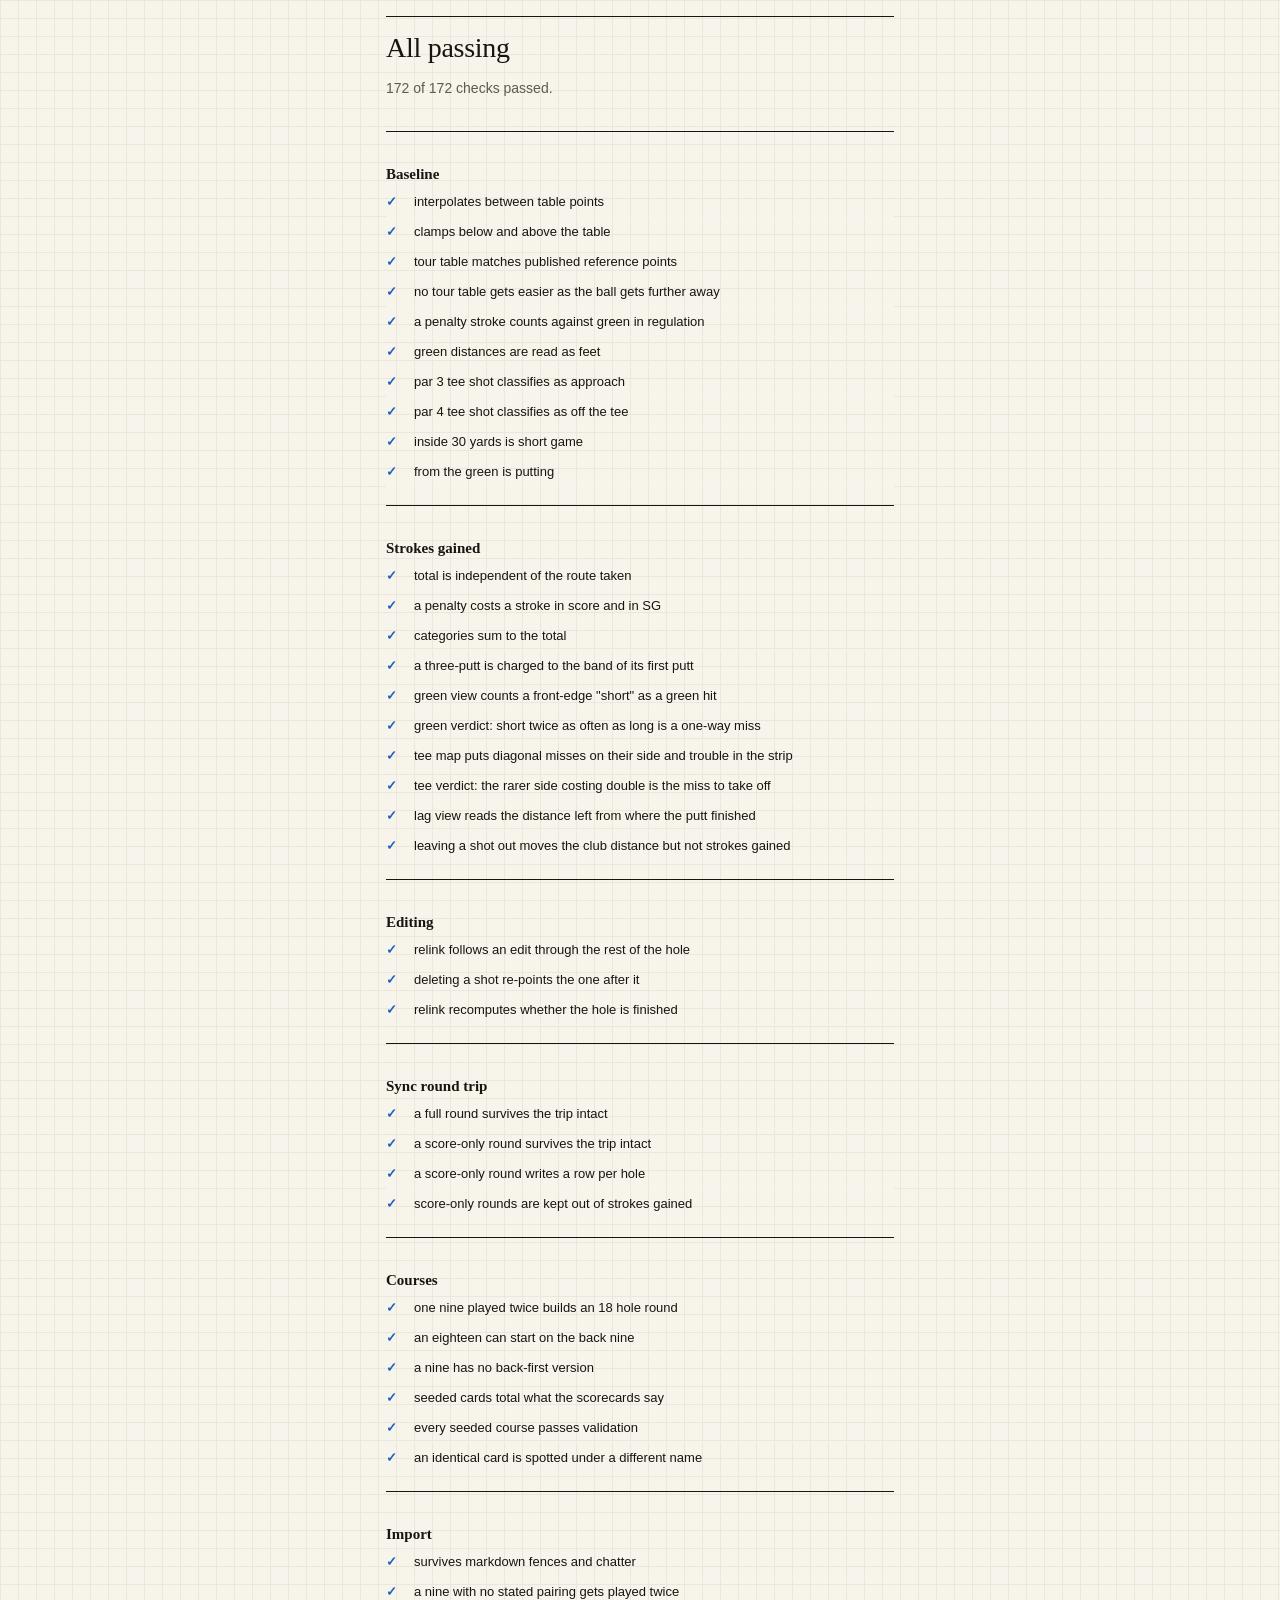
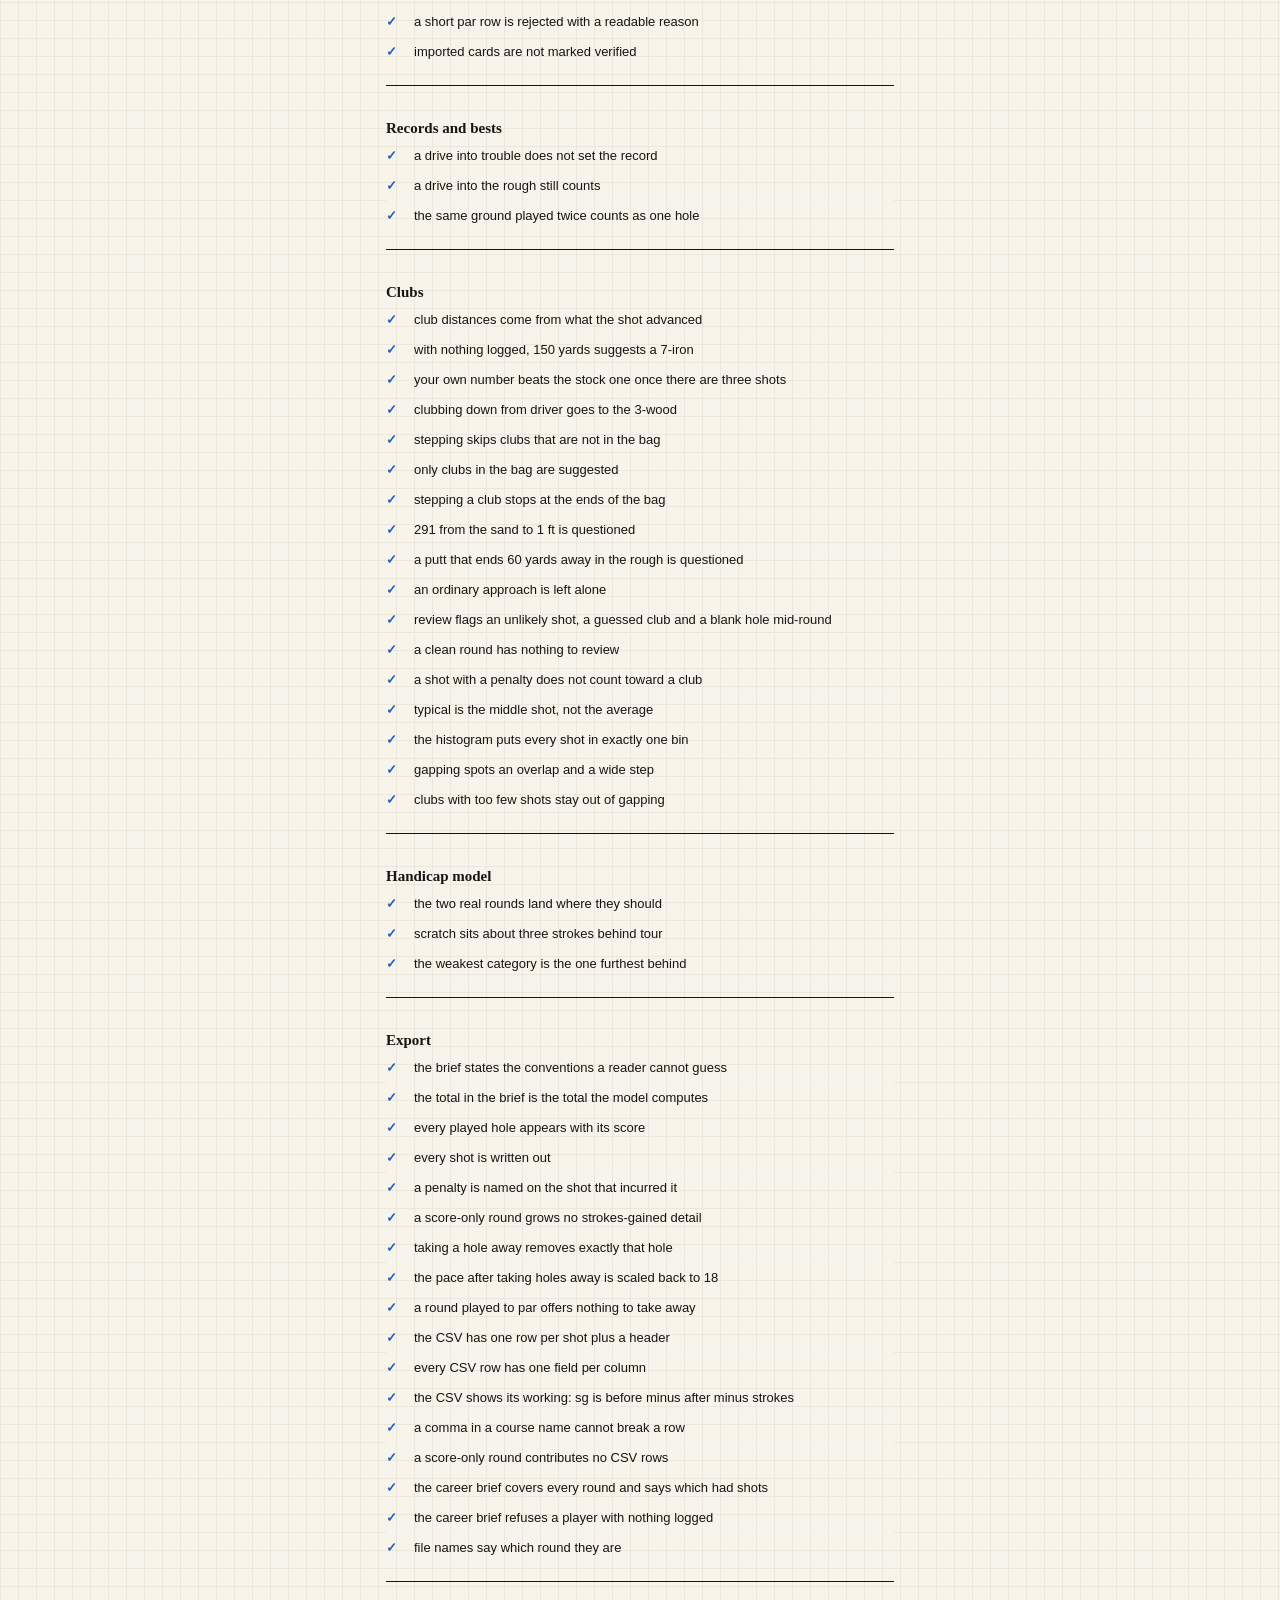
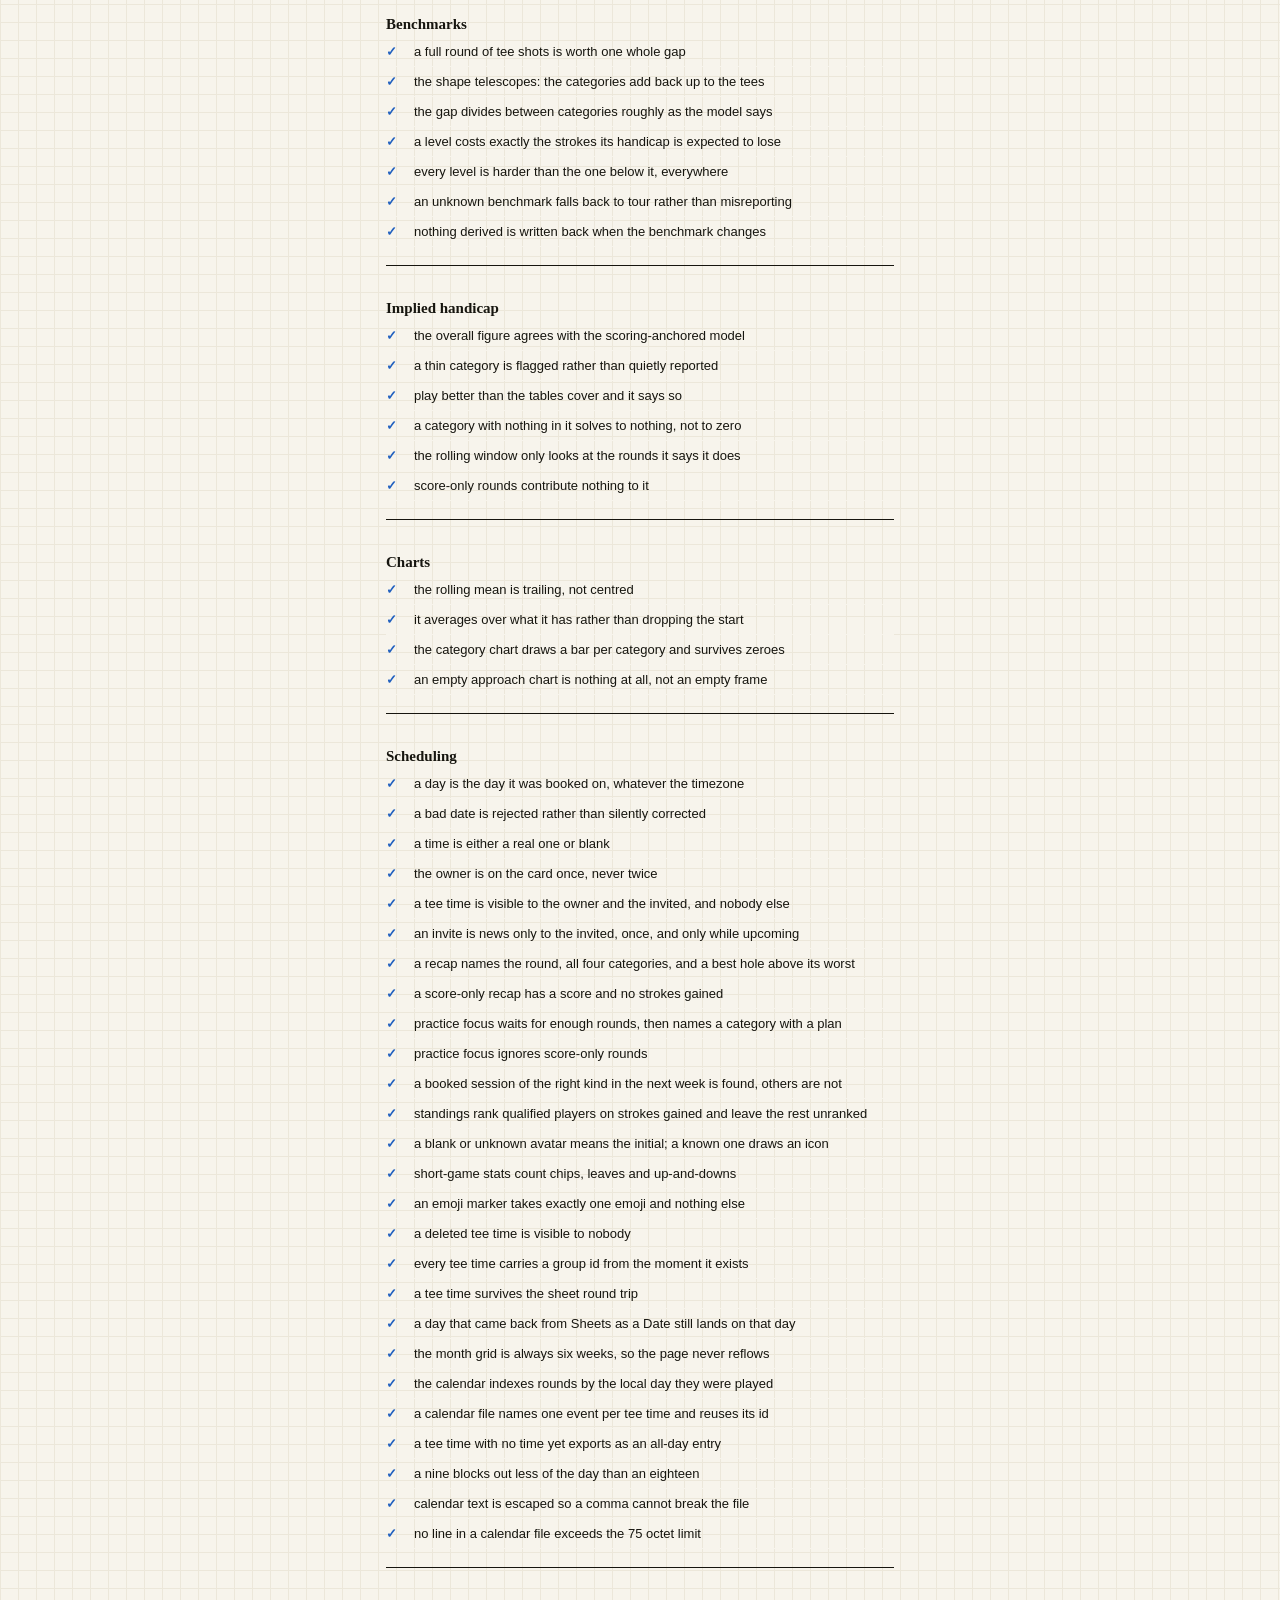
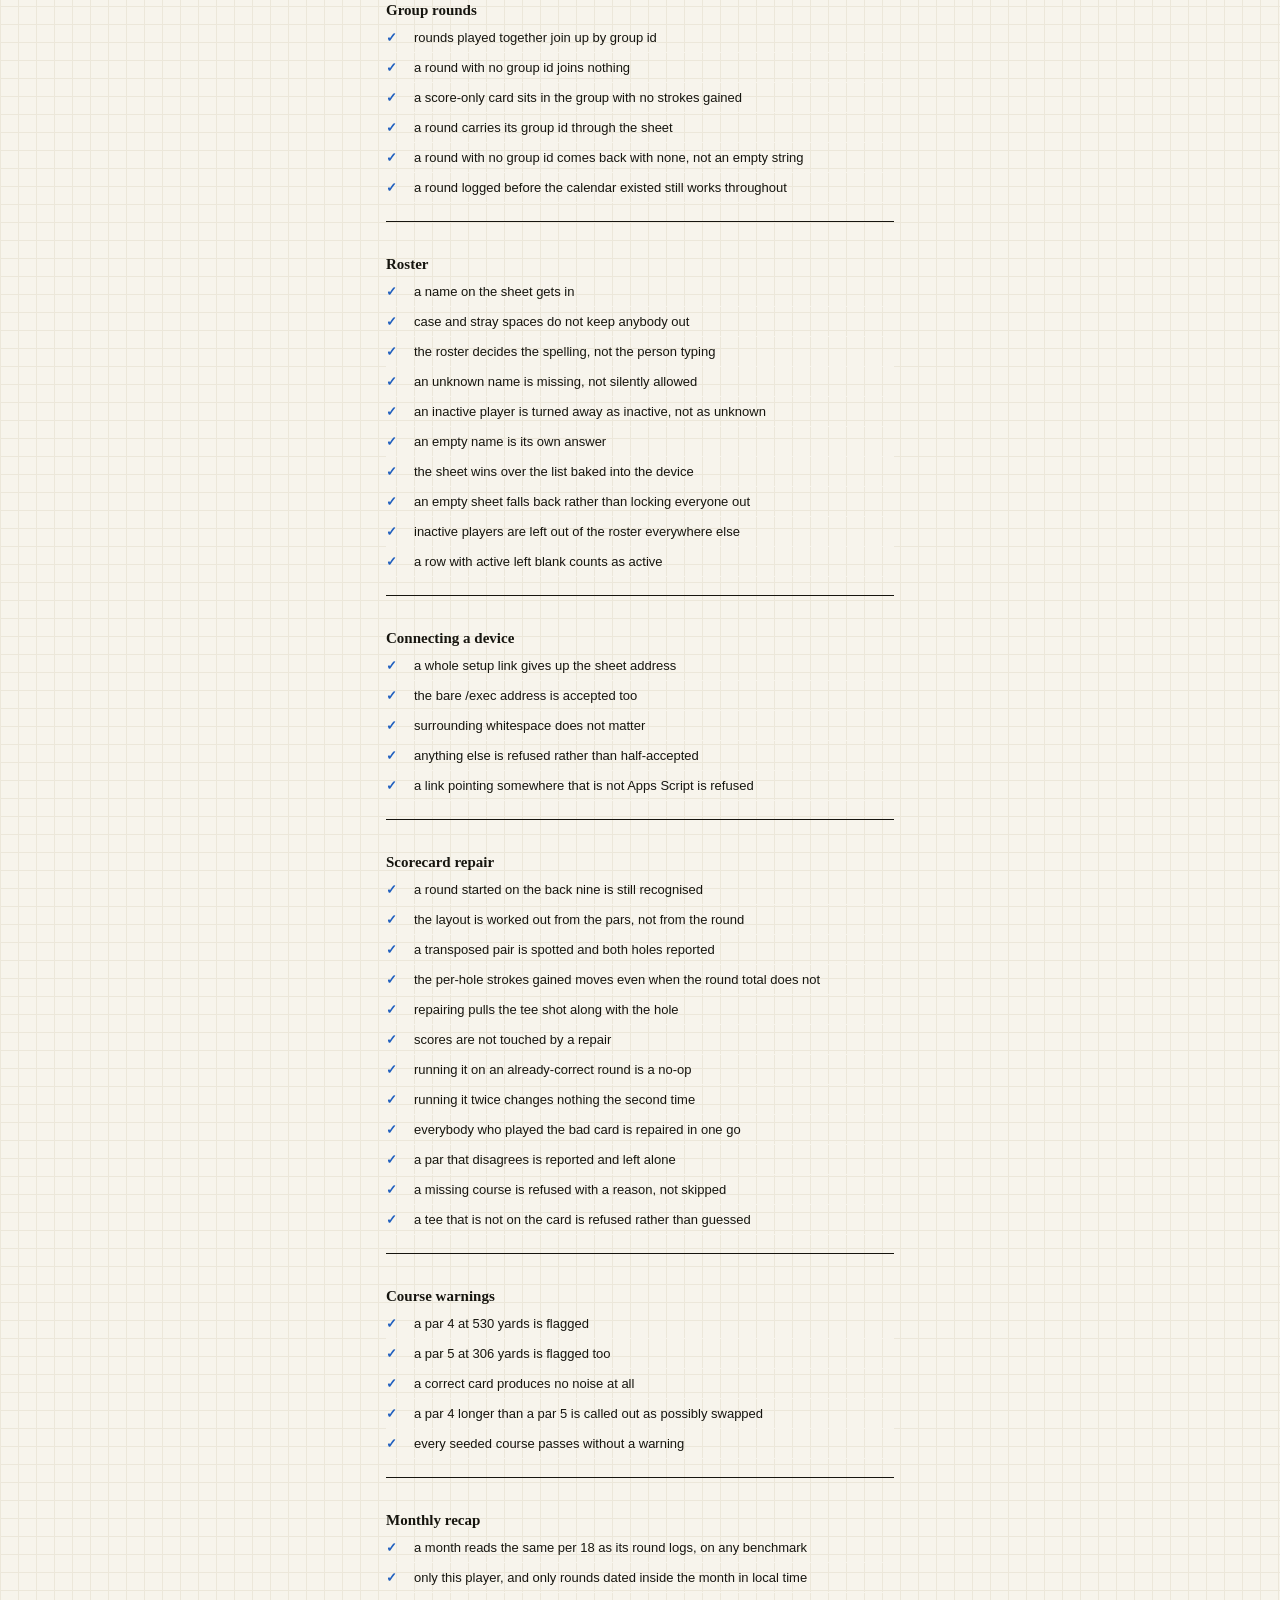
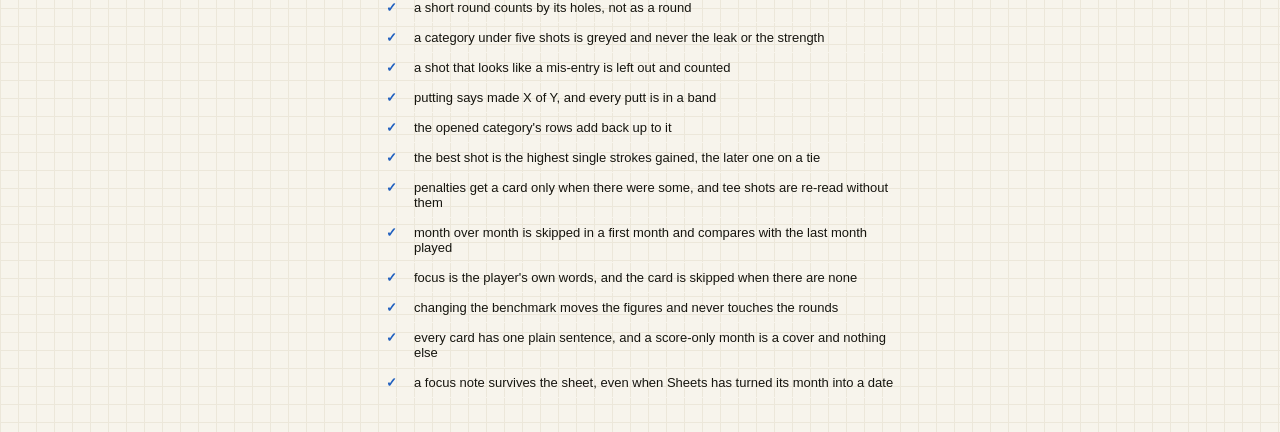
==== commit 273a8cc2: "Show a player's month as recap cards, with a focus note that syncs Stats > Monthly recap draws up to" ====
--- a/tests.html
+++ b/tests.html
@@ -1957,6 +1957,14 @@
   return MO.buildRecap(all, 'Test', '2026-07').empty ? null : 'a month with no rounds was not empty';
 });
 
+check('a focus note survives the sheet, even when Sheets has turned its month into a date', () => {
+  const note = { player: 'Chris', month: '2026-09', practice: 'Lag putting', rule: 'Hybrid off 7', updatedAt: '2026-10-01T10:00:00.000Z' };
+  const row = S.flattenRecapNote(note);
+  if (Object.keys(row).join() !== 'player,month,practice_item,course_rule,updated_at') return Object.keys(row).join();
+  if (JSON.stringify(S.rebuildRecapNote(row)) !== JSON.stringify(note)) return 'round trip changed the note';
+  return eq(S.rebuildRecapNote({ ...row, month: new Date(2026, 8, 1) }).month, '2026-09', 'month from a Date');
+});
+
 /* --- Render ----------------------------------------------------- */
 
 const byGroup = {};
--- a/styles.css
+++ b/styles.css
@@ -1226,3 +1226,9 @@
 .app-bar-fill { position: absolute; top: 0; height: 8px; border-radius: 2px; }
 .app-bar-fill.lost { background: var(--loss); }
 .app-bar-fill.won { background: var(--gain); }
+
+/* --- Monthly recap: the cards as they will be shared ---------------- */
+.recap-card { margin: 14px 0 0; }
+.recap-card img,
+.recap-blank { display: block; width: 100%; height: auto; aspect-ratio: 4 / 5; border: 1px solid var(--rule-soft); background: #f7f4ec; }
+.recap-card figcaption { margin-top: 6px; font-size: 13px; line-height: 1.45; color: var(--text-2); }
